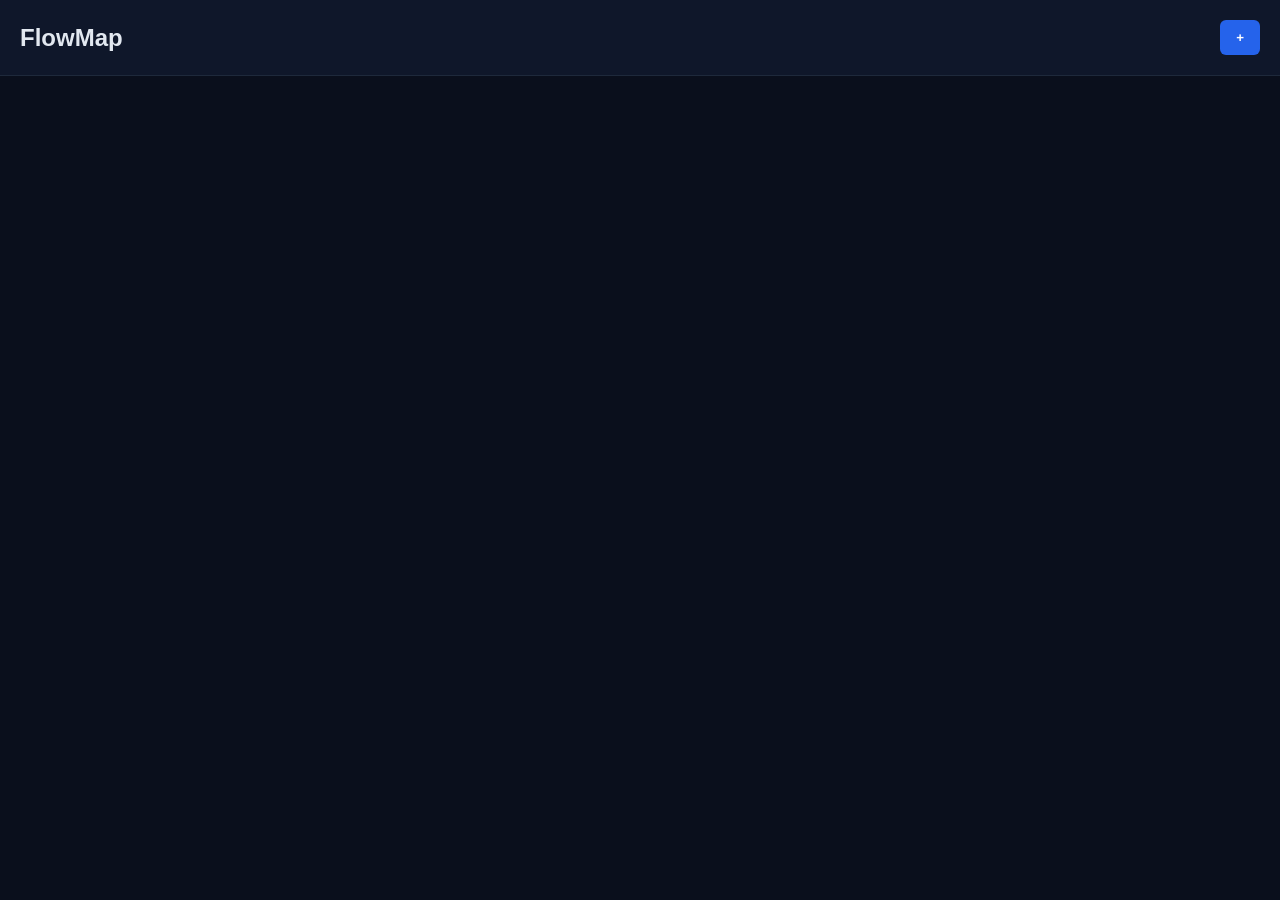
==== index.html @ 57574ada "Primer avance: creación de proyectos y UI básica" ====
<!DOCTYPE html>
<html lang="en">
<head>
    <meta charset="UTF-8">
    <meta name="viewport" content="width=device-width, initial-scale=1.0">
    <title>Document</title>
    <link rel="stylesheet" href="style.css">
</head>
<body>
    <div id="dashboard">
        <header>
            <h1>FlowMap</h1>
            <button id="newProjectBtn">+</button>
        </header>
        
        <!-- Acá voy a poner las tarjetas de los proyectos -->
        <div id="projectsContainer"></div>


    </div>
    <div id="editor" style="display: none;">
        <button id="backBtn"> Volver </button>

        <h2>Editor</h2>
        <!-- aquí luego irá sidebar + canvas -->

    </div>


    
    <script src="script.js"></script>
</body>
</html>
---- style.css ----
/* 🌑 Fondo general */
body {
  margin: 0;
  font-family: Arial, sans-serif;
  background: #0a0f1c; /* azul muy oscuro casi negro */
  color: #e2e8f0; /* gris claro para texto */
}

/* 🔝 Header */
header {
  display: flex;
  justify-content: space-between;
  align-items: center;
  padding: 20px;

  background: #0f172a; /* un poco más claro que el fondo */
  border-bottom: 1px solid #1e293b;
}

/* 🧠 Título */
h1 {
  margin: 0;
  font-size: 24px;
}

/* 🔘 Botón */
button {
  padding: 10px 16px;
  background: #2563eb; /* azul bonito */
  border: none;
  color: white;
  border-radius: 6px;
  cursor: pointer;
  font-weight: bold;
}

/* ✨ efecto hover */
button:hover {
  background: #1d4ed8;
}

/* 📦 Contenedor de proyectos */
#projectsContainer {
  padding: 20px;

  display: grid;
  grid-template-columns: repeat(auto-fill, minmax(220px, 1fr));
  gap: 20px;
}


/* Tarjetas */


.project-card {
    background-color: #1e293b; /* azul oscuro */
    color: white;

    padding: 15px;
    margin: 10px;

    border-radius: 10px;

    border: 1px solid #334155;

    cursor: pointer;

    transition: transform 0.2s, background-color 0.2s;
}

/* efecto hover */
.project-card:hover {
    background-color: #334155;
    transform: scale(1.02);
}
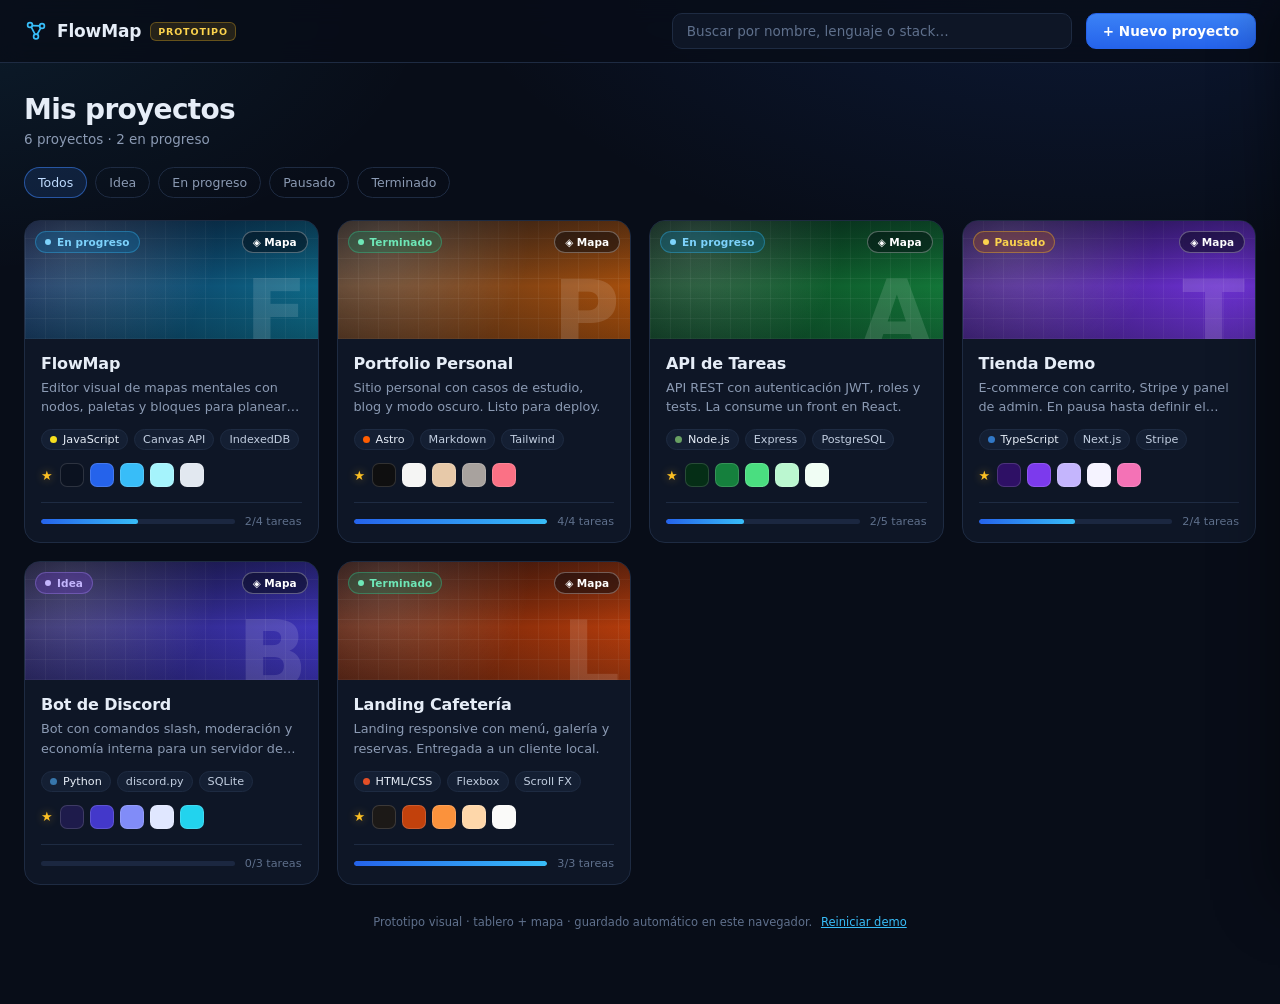
==== commit f2bc155a: "refactor: dejar solo FlowMap y usarlo como portada de GitHub Pages" ====
--- a/index.html
+++ b/index.html
@@ -1,33 +1,2922 @@
 <!DOCTYPE html>
-<html lang="en">
+<html lang="es">
 <head>
-    <meta charset="UTF-8">
-    <meta name="viewport" content="width=device-width, initial-scale=1.0">
-    <title>Document</title>
-    <link rel="stylesheet" href="style.css">
+<meta charset="UTF-8">
+<meta name="viewport" content="width=device-width, initial-scale=1.0">
+<title>FlowMap — Prototipo visual</title>
+<style>
+  :root {
+    --bg: #080d18;
+    --panel: #0e1626;
+    --panel-2: #141f33;
+    --border: #1e2b42;
+    --border-hi: #2c3d5c;
+    --text: #e6edf7;
+    --muted: #8b9ab3;
+    --dim: #5f708c;
+    --accent: #3b82f6;
+    --accent-2: #38bdf8;
+    --radius: 16px;
+  }
+
+  * { box-sizing: border-box; }
+
+  html { color-scheme: dark; }
+
+  body {
+    margin: 0;
+    min-height: 100vh;
+    font-family: system-ui, -apple-system, "Segoe UI", Roboto, Helvetica, Arial, sans-serif;
+    color: var(--text);
+    background:
+      radial-gradient(1100px 600px at 85% -10%, rgba(37, 99, 235, .16), transparent 60%),
+      radial-gradient(900px 500px at -5% 0%, rgba(56, 189, 248, .09), transparent 55%),
+      var(--bg);
+    background-attachment: fixed;
+    -webkit-font-smoothing: antialiased;
+  }
+
+  button, input, select, textarea { font: inherit; }
+  button { color: inherit; }
+
+  /* ---------- Topbar ---------- */
+  .topbar {
+    position: sticky;
+    top: 0;
+    z-index: 20;
+    display: flex;
+    align-items: center;
+    gap: 14px;
+    padding: 13px 24px;
+    background: rgba(8, 13, 24, .82);
+    backdrop-filter: blur(12px);
+    border-bottom: 1px solid var(--border);
+  }
+
+  .brand {
+    display: flex;
+    align-items: center;
+    gap: 9px;
+    font-size: 17px;
+    font-weight: 700;
+    letter-spacing: -.01em;
+    white-space: nowrap;
+  }
+
+  .brand svg { color: var(--accent-2); flex: none; }
+
+  .proto-badge {
+    font-size: 9.5px;
+    font-weight: 700;
+    text-transform: uppercase;
+    letter-spacing: .09em;
+    padding: 3px 7px;
+    border-radius: 6px;
+    color: #fcd34d;
+    background: rgba(251, 191, 36, .12);
+    border: 1px solid rgba(251, 191, 36, .3);
+  }
+
+  .search {
+    flex: 1;
+    max-width: 400px;
+    margin-left: auto;
+  }
+
+  .search input {
+    width: 100%;
+    padding: 9px 14px;
+    border-radius: 10px;
+    border: 1px solid var(--border);
+    background: var(--panel);
+    color: var(--text);
+    font-size: 13.5px;
+    outline: none;
+    transition: border-color .18s, background .18s;
+  }
+
+  .search input::placeholder { color: var(--dim); }
+  .search input:focus { border-color: var(--accent); background: var(--panel-2); }
+
+  /* ---------- Buttons ---------- */
+  .btn-primary {
+    background: linear-gradient(180deg, #3b82f6, #2563eb);
+    border: 1px solid #2563eb;
+    color: #fff;
+    font-weight: 600;
+    font-size: 13.5px;
+    padding: 9px 16px;
+    border-radius: 10px;
+    cursor: pointer;
+    transition: filter .18s, transform .18s;
+    white-space: nowrap;
+  }
+  .btn-primary:hover { filter: brightness(1.12); }
+  .btn-primary:active { transform: translateY(1px); }
+
+  .btn-ghost {
+    background: transparent;
+    border: 1px solid var(--border-hi);
+    color: var(--text);
+    font-size: 13.5px;
+    padding: 9px 16px;
+    border-radius: 10px;
+    cursor: pointer;
+    transition: background .18s, border-color .18s;
+  }
+  .btn-ghost:hover { background: var(--panel-2); border-color: #3d5170; }
+  .btn-sm { padding: 7px 12px; font-size: 12.5px; }
+
+  .icon-btn {
+    width: 32px;
+    height: 32px;
+    display: grid;
+    place-items: center;
+    border-radius: 50%;
+    border: 1px solid rgba(255, 255, 255, .22);
+    background: rgba(4, 8, 16, .42);
+    color: #fff;
+    font-size: 13px;
+    cursor: pointer;
+    transition: background .18s;
+  }
+  .icon-btn:hover { background: rgba(4, 8, 16, .7); }
+
+  /* ---------- Page ---------- */
+  main {
+    max-width: 1280px;
+    margin: 0 auto;
+    padding: 30px 24px 64px;
+  }
+
+  .page-head {
+    display: flex;
+    align-items: flex-end;
+    justify-content: space-between;
+    gap: 16px;
+    flex-wrap: wrap;
+    margin-bottom: 20px;
+  }
+
+  .page-head h1 {
+    margin: 0 0 5px;
+    font-size: 28px;
+    font-weight: 750;
+    letter-spacing: -.025em;
+  }
+
+  .page-head p {
+    margin: 0;
+    font-size: 13.5px;
+    color: var(--muted);
+  }
+
+  .hint { font-size: 11.5px; color: var(--dim); }
+
+  /* ---------- Filters ---------- */
+  .filters {
+    display: flex;
+    flex-wrap: wrap;
+    gap: 8px;
+    margin-bottom: 22px;
+  }
+
+  .filter {
+    padding: 7px 13px;
+    border-radius: 999px;
+    border: 1px solid var(--border);
+    background: transparent;
+    color: var(--muted);
+    font-size: 12.5px;
+    cursor: pointer;
+    transition: all .18s;
+  }
+  .filter:hover { border-color: var(--border-hi); color: var(--text); }
+  .filter.active {
+    color: #bfdbfe;
+    border-color: rgba(59, 130, 246, .55);
+    background: rgba(59, 130, 246, .14);
+  }
+
+  /* ---------- Grid / cards ---------- */
+  .grid {
+    display: grid;
+    grid-template-columns: repeat(auto-fill, minmax(292px, 1fr));
+    gap: 18px;
+  }
+
+  .card {
+    position: relative;
+    background: var(--panel);
+    border: 1px solid var(--border);
+    border-radius: var(--radius);
+    overflow: hidden;
+    cursor: pointer;
+    animation: pop .42s cubic-bezier(.2, .7, .2, 1) backwards;
+    transition: transform .22s, border-color .22s, box-shadow .22s;
+  }
+
+  @keyframes pop {
+    from { opacity: 0; transform: translateY(10px); }
+    to   { opacity: 1; transform: none; }
+  }
+
+  .card:hover {
+    transform: translateY(-3px);
+    border-color: var(--border-hi);
+    box-shadow: 0 16px 36px rgba(0, 0, 0, .42);
+  }
+
+  .card:focus-visible {
+    outline: 2px solid var(--accent);
+    outline-offset: 2px;
+  }
+
+  .cover {
+    position: relative;
+    height: 118px;
+    overflow: hidden;
+  }
+
+  .cover::before {
+    content: "";
+    position: absolute;
+    inset: 0;
+    background:
+      radial-gradient(circle at 15% 15%, rgba(255, 255, 255, .22), transparent 55%),
+      repeating-linear-gradient(0deg, rgba(255, 255, 255, .06) 0 1px, transparent 1px 20px),
+      repeating-linear-gradient(90deg, rgba(255, 255, 255, .06) 0 1px, transparent 1px 20px);
+  }
+
+  .cover::after {
+    content: "";
+    position: absolute;
+    inset: 0;
+    background: linear-gradient(180deg, rgba(4, 8, 16, .42), transparent 55%, rgba(4, 8, 16, .3));
+  }
+
+  .cover-initial {
+    position: absolute;
+    right: 10px;
+    bottom: -22px;
+    z-index: 1;
+    font-size: 92px;
+    font-weight: 800;
+    line-height: 1;
+    color: rgba(255, 255, 255, .13);
+    user-select: none;
+  }
+
+  .card .status {
+    position: absolute;
+    top: 10px;
+    left: 10px;
+    z-index: 2;
+  }
+
+  .card-map-btn {
+    position: absolute;
+    top: 10px;
+    right: 10px;
+    z-index: 2;
+    display: inline-flex;
+    align-items: center;
+    gap: 5px;
+    padding: 4px 10px;
+    border-radius: 999px;
+    border: 1px solid rgba(255, 255, 255, .3);
+    background: rgba(4, 8, 16, .46);
+    backdrop-filter: blur(6px);
+    color: #fff;
+    font-size: 10.5px;
+    font-weight: 650;
+    cursor: pointer;
+    transition: background .18s, transform .18s;
+  }
+  .card-map-btn:hover { background: rgba(4, 8, 16, .8); transform: scale(1.05); }
+
+  .status {
+    display: inline-flex;
+    align-items: center;
+    gap: 6px;
+    font-size: 10.5px;
+    font-weight: 650;
+    letter-spacing: .01em;
+    padding: 4px 9px;
+    border-radius: 999px;
+    backdrop-filter: blur(6px);
+    white-space: nowrap;
+  }
+  .status .dot { width: 6px; height: 6px; border-radius: 50%; background: currentColor; }
+  .status.idea     { color: #c4b5fd; background: rgba(124, 58, 237, .24); border: 1px solid rgba(167, 139, 250, .35); }
+  .status.progress { color: #7dd3fc; background: rgba(2, 132, 199, .24); border: 1px solid rgba(56, 189, 248, .35); }
+  .status.paused   { color: #fcd34d; background: rgba(180, 83, 9, .28); border: 1px solid rgba(251, 191, 36, .38); }
+  .status.done     { color: #6ee7b7; background: rgba(5, 150, 105, .24); border: 1px solid rgba(52, 211, 153, .35); }
+
+  .card-body { padding: 15px 16px 14px; }
+
+  .card-title {
+    margin: 0 0 5px;
+    font-size: 16px;
+    font-weight: 680;
+    letter-spacing: -.01em;
+  }
+
+  .card-desc {
+    margin: 0 0 13px;
+    font-size: 12.8px;
+    line-height: 1.5;
+    color: var(--muted);
+    display: -webkit-box;
+    -webkit-line-clamp: 2;
+    -webkit-box-orient: vertical;
+    overflow: hidden;
+    min-height: 38px;
+  }
+
+  .chips {
+    display: flex;
+    flex-wrap: wrap;
+    gap: 6px;
+  }
+
+  .chip {
+    display: inline-flex;
+    align-items: center;
+    font-size: 11.2px;
+    padding: 3px 8px;
+    border-radius: 999px;
+    background: var(--panel-2);
+    border: 1px solid var(--border);
+    color: #c2cee0;
+    white-space: nowrap;
+  }
+
+  .chip-lang { color: #e6edf7; }
+  .lang-dot {
+    width: 7px;
+    height: 7px;
+    border-radius: 50%;
+    display: inline-block;
+    margin-right: 6px;
+    flex: none;
+  }
+
+  .card .chips { margin-bottom: 13px; }
+
+  .palette {
+    display: flex;
+    align-items: center;
+    gap: 6px;
+    flex-wrap: wrap;
+    margin-bottom: 15px;
+  }
+
+  .palette-fav {
+    margin-right: 1px;
+    color: #fbbf24;
+    font-size: 13px;
+    line-height: 1;
+    filter: drop-shadow(0 0 5px rgba(251, 191, 36, .45));
+  }
+
+  .swatch {
+    width: 24px;
+    height: 24px;
+    padding: 0;
+    border-radius: 7px;
+    border: 1px solid rgba(255, 255, 255, .14);
+    cursor: pointer;
+    transition: transform .15s, box-shadow .15s;
+  }
+  .swatch:hover { transform: scale(1.18); box-shadow: 0 0 0 2px rgba(56, 189, 248, .45); }
+
+  .card-foot {
+    display: flex;
+    align-items: center;
+    gap: 10px;
+    padding-top: 12px;
+    border-top: 1px solid var(--border);
+  }
+
+  .task-progress {
+    flex: 1;
+    height: 5px;
+    border-radius: 99px;
+    background: #1b2740;
+    overflow: hidden;
+  }
+  .task-progress span {
+    display: block;
+    height: 100%;
+    border-radius: 99px;
+    background: linear-gradient(90deg, #2563eb, #38bdf8);
+    transition: width .3s;
+  }
+
+  .card-foot small {
+    font-size: 11.2px;
+    color: var(--dim);
+    white-space: nowrap;
+    font-variant-numeric: tabular-nums;
+  }
+
+  /* ---------- Empty state ---------- */
+  .empty {
+    grid-column: 1 / -1;
+    padding: 60px 20px;
+    text-align: center;
+    color: var(--dim);
+    font-size: 14px;
+    border: 1px dashed var(--border-hi);
+    border-radius: var(--radius);
+  }
+
+  .proto-foot {
+    margin-top: 30px;
+    text-align: center;
+    font-size: 11.5px;
+    color: var(--dim);
+  }
+
+  .reset-demo {
+    margin-left: 5px;
+    padding: 0;
+    border: none;
+    background: none;
+    color: var(--accent-2);
+    font: inherit;
+    text-decoration: underline;
+    cursor: pointer;
+  }
+  .reset-demo:hover { color: #fff; }
+
+  /* ---------- Drawer ---------- */
+  .overlay {
+    position: fixed;
+    inset: 0;
+    z-index: 50;
+    background: rgba(3, 7, 15, .62);
+    backdrop-filter: blur(2px);
+    opacity: 0;
+    pointer-events: none;
+    transition: opacity .28s;
+  }
+  .overlay.show { opacity: 1; pointer-events: auto; }
+
+  .drawer {
+    position: fixed;
+    top: 0;
+    right: 0;
+    bottom: 0;
+    z-index: 60;
+    width: min(440px, 100vw);
+    background: var(--panel);
+    border-left: 1px solid var(--border);
+    transform: translateX(105%);
+    transition: transform .32s cubic-bezier(.22, .8, .25, 1);
+    overflow-y: auto;
+    box-shadow: -24px 0 60px rgba(0, 0, 0, .45);
+  }
+  .drawer.open { transform: none; }
+
+  body.lock { overflow: hidden; }
+
+  .drawer-head {
+    position: relative;
+    display: flex;
+    align-items: flex-end;
+    min-height: 132px;
+    padding: 16px;
+    flex: none;
+  }
+
+  .drawer-head .icon-btn { position: absolute; top: 12px; right: 12px; }
+
+  .drawer-initial {
+    font-size: 84px;
+    font-weight: 800;
+    line-height: .85;
+    color: rgba(255, 255, 255, .16);
+    user-select: none;
+  }
+
+  .drawer-head::after {
+    content: "";
+    position: absolute;
+    inset: 0;
+    background:
+      radial-gradient(circle at 18% 20%, rgba(255, 255, 255, .2), transparent 55%),
+      repeating-linear-gradient(0deg, rgba(255, 255, 255, .05) 0 1px, transparent 1px 22px),
+      repeating-linear-gradient(90deg, rgba(255, 255, 255, .05) 0 1px, transparent 1px 22px);
+    pointer-events: none;
+  }
+
+  .drawer-initial { position: relative; z-index: 1; }
+
+  .drawer-body { padding: 20px 20px 34px; }
+
+  .drawer-title-row {
+    display: flex;
+    align-items: flex-start;
+    justify-content: space-between;
+    gap: 12px;
+    margin-bottom: 10px;
+  }
+
+  .drawer-title-row h2 {
+    margin: 0;
+    font-size: 21px;
+    font-weight: 720;
+    letter-spacing: -.02em;
+    line-height: 1.25;
+  }
+
+  .drawer-desc {
+    margin: 0 0 4px;
+    font-size: 13.5px;
+    line-height: 1.6;
+    color: var(--muted);
+  }
+
+  .section { margin-top: 22px; }
+
+  .section h3 {
+    margin: 0 0 10px;
+    font-size: 10.8px;
+    font-weight: 700;
+    text-transform: uppercase;
+    letter-spacing: .09em;
+    color: var(--dim);
+  }
+
+  .section-count {
+    margin-left: 6px;
+    text-transform: none;
+    letter-spacing: 0;
+    font-size: 11.5px;
+    color: var(--muted);
+    font-weight: 600;
+  }
+
+  .palette-big {
+    display: flex;
+    flex-wrap: wrap;
+    gap: 10px;
+  }
+
+  .palette-item {
+    display: flex;
+    flex-direction: column;
+    align-items: center;
+    gap: 6px;
+    padding: 0;
+    background: none;
+    border: none;
+    cursor: pointer;
+  }
+
+  .swatch-big {
+    width: 46px;
+    height: 46px;
+    border-radius: 10px;
+    border: 1px solid rgba(255, 255, 255, .14);
+    transition: transform .15s, box-shadow .15s;
+  }
+  .palette-item:hover .swatch-big {
+    transform: translateY(-2px);
+    box-shadow: 0 0 0 2px rgba(56, 189, 248, .5);
+  }
+
+  .palette-item code {
+    font-family: ui-monospace, "Cascadia Code", Consolas, monospace;
+    font-size: 10.5px;
+    color: var(--dim);
+    text-transform: uppercase;
+  }
+
+  .links { display: flex; flex-wrap: wrap; gap: 8px; }
+
+  .tasks {
+    list-style: none;
+    margin: 0;
+    padding: 0;
+    display: flex;
+    flex-direction: column;
+    gap: 6px;
+  }
+
+  .task {
+    display: flex;
+    align-items: flex-start;
+    gap: 10px;
+    padding: 10px 12px;
+    border-radius: 10px;
+    border: 1px solid var(--border);
+    background: var(--panel-2);
+    font-size: 13px;
+    line-height: 1.4;
+    cursor: pointer;
+    transition: border-color .18s, background .18s;
+  }
+  .task:hover { border-color: var(--border-hi); }
+
+  .task input {
+    margin: 2px 0 0;
+    accent-color: var(--accent);
+    width: 15px;
+    height: 15px;
+    flex: none;
+    cursor: pointer;
+  }
+
+  .task.is-done span {
+    color: var(--dim);
+    text-decoration: line-through;
+  }
+
+  .proto-note {
+    margin: 26px 0 0;
+    font-size: 11px;
+    color: var(--dim);
+    text-align: center;
+    border-top: 1px dashed var(--border);
+    padding-top: 16px;
+  }
+
+  /* ---------- Form ---------- */
+  .form-head {
+    display: block;
+    min-height: 0;
+    padding: 20px;
+    background: var(--panel-2);
+    border-bottom: 1px solid var(--border);
+  }
+
+  .form-head h2 {
+    margin: 0 0 4px;
+    font-size: 19px;
+    font-weight: 720;
+    letter-spacing: -.02em;
+  }
+
+  .form-head p { margin: 0; font-size: 12.5px; color: var(--muted); }
+  .form-head::after { display: none; }
+
+  .field {
+    display: flex;
+    flex-direction: column;
+    gap: 7px;
+    margin-bottom: 15px;
+  }
+
+  .field > span {
+    font-size: 11.5px;
+    font-weight: 650;
+    color: var(--muted);
+    letter-spacing: .015em;
+  }
+
+  .field input,
+  .field select,
+  .field textarea {
+    width: 100%;
+    padding: 9px 12px;
+    border-radius: 10px;
+    border: 1px solid var(--border);
+    background: var(--panel-2);
+    color: var(--text);
+    font-size: 13.5px;
+    outline: none;
+    transition: border-color .18s, background .18s;
+    resize: vertical;
+  }
+
+  .field input::placeholder,
+  .field textarea::placeholder { color: var(--dim); }
+
+  .field input:focus,
+  .field select:focus,
+  .field textarea:focus { border-color: var(--accent); background: #17233a; }
+
+  .row2 {
+    display: grid;
+    grid-template-columns: 1fr 1fr;
+    gap: 12px;
+  }
+
+  .row2 .field { margin-bottom: 15px; }
+
+  .palette-form {
+    display: flex;
+    gap: 8px;
+    flex-wrap: wrap;
+  }
+
+  .palette-form input[type="color"] {
+    width: 46px;
+    height: 42px;
+    padding: 0;
+    border: 1px solid var(--border-hi);
+    border-radius: 10px;
+    background: transparent;
+    cursor: pointer;
+  }
+
+  .palette-form input[type="color"]::-webkit-color-swatch-wrapper { padding: 3px; }
+  .palette-form input[type="color"]::-webkit-color-swatch { border: none; border-radius: 7px; }
+
+  .form-actions {
+    display: flex;
+    justify-content: flex-end;
+    gap: 10px;
+    margin-top: 22px;
+  }
+
+  /* ---------- Toast ---------- */
+  .toast {
+    position: fixed;
+    left: 50%;
+    bottom: 26px;
+    z-index: 100;
+    transform: translate(-50%, 14px);
+    padding: 10px 16px;
+    border-radius: 10px;
+    border: 1px solid var(--border-hi);
+    background: #16233a;
+    color: var(--text);
+    font-size: 12.5px;
+    box-shadow: 0 14px 34px rgba(0, 0, 0, .5);
+    opacity: 0;
+    pointer-events: none;
+    transition: opacity .22s, transform .22s;
+    max-width: calc(100vw - 40px);
+  }
+  .toast.show { opacity: 1; transform: translate(-50%, 0); }
+
+  /* ---------- Vista Mapa ---------- */
+  .map-view {
+    display: flex;
+    flex-direction: column;
+    height: calc(100vh - 92px);
+  }
+  .map-view[hidden] { display: none; }
+
+  .map-toolbar {
+    display: flex;
+    align-items: center;
+    gap: 10px;
+    flex-wrap: wrap;
+    margin-bottom: 12px;
+  }
+
+  .map-crumbs {
+    display: flex;
+    align-items: center;
+    gap: 7px;
+    font-size: 13px;
+    color: var(--muted);
+  }
+  .map-crumbs strong { color: var(--text); font-weight: 650; }
+
+  .map-add {
+    display: flex;
+    align-items: center;
+    gap: 6px;
+    margin-left: auto;
+    flex-wrap: wrap;
+  }
+  .add-label { font-size: 11.5px; color: var(--dim); }
+
+  .add-btn {
+    display: inline-flex;
+    align-items: center;
+    gap: 5px;
+    padding: 6px 10px;
+    border-radius: 8px;
+    border: 1px solid var(--border-hi);
+    background: var(--panel);
+    color: #cbd5e1;
+    font-size: 11.5px;
+    cursor: pointer;
+    transition: .15s;
+    white-space: nowrap;
+  }
+  .add-btn:hover { border-color: var(--accent); background: var(--panel-2); color: #fff; }
+
+  .map-canvas {
+    position: relative;
+    flex: 1;
+    min-height: 380px;
+    overflow: auto;
+    border: 1px solid var(--border);
+    border-radius: 16px;
+    background-color: rgba(8, 13, 24, .55);
+    background-image: radial-gradient(circle, rgba(148, 163, 184, .16) 1px, transparent 1px);
+    background-size: 24px 24px;
+  }
+
+  .map-surface { position: relative; width: 1400px; height: 860px; }
+  .node, .map-root { touch-action: none; }
+
+  .map-lines {
+    position: absolute;
+    inset: 0;
+    width: 100%;
+    height: 100%;
+    pointer-events: none;
+    z-index: 0;
+    overflow: visible;
+  }
+
+  .map-edge { pointer-events: none; }
+
+  .map-line-hit {
+    fill: none;
+    stroke: transparent;
+    stroke-width: 16;
+    pointer-events: stroke;
+    cursor: pointer;
+  }
+
+  .map-line {
+    fill: none;
+    stroke: rgba(148, 163, 184, .3);
+    stroke-width: 1.4;
+    transition: stroke .15s, stroke-width .15s;
+  }
+
+  .map-edge:hover .map-line { stroke: rgba(56, 189, 248, .75); }
+  .map-line.is-selected { stroke: #38bdf8; stroke-width: 2.6; }
+
+  .line-menu {
+    position: fixed;
+    z-index: 60;
+    display: flex;
+    align-items: center;
+    padding: 4px;
+    border-radius: 10px;
+    border: 1px solid rgba(248, 113, 113, .4);
+    background: rgba(9, 15, 27, .97);
+    box-shadow: 0 14px 34px rgba(0, 0, 0, .55);
+    animation: node-in .14s ease;
+  }
+  .line-menu[hidden] { display: none; }
+  .line-menu button {
+    display: inline-flex;
+    align-items: center;
+    gap: 6px;
+    padding: 7px 12px;
+    border: none;
+    border-radius: 7px;
+    background: transparent;
+    color: #fca5a5;
+    font-size: 12px;
+    font-weight: 600;
+    cursor: pointer;
+    white-space: nowrap;
+  }
+  .line-menu button:hover { background: rgba(239, 68, 68, .16); color: #fecaca; }
+
+  .map-root {
+    position: absolute;
+    z-index: 3;
+    width: 210px;
+    padding: 14px 16px;
+    border-radius: 20px;
+    color: #fff;
+    cursor: grab;
+    user-select: none;
+    border: 1px solid rgba(255, 255, 255, .24);
+    box-shadow: 0 16px 34px rgba(0, 0, 0, .45);
+    transition: box-shadow .18s;
+  }
+  .map-root::before {
+    content: "";
+    position: absolute;
+    inset: 0;
+    border-radius: inherit;
+    background:
+      repeating-linear-gradient(0deg, rgba(255, 255, 255, .06) 0 1px, transparent 1px 18px),
+      repeating-linear-gradient(90deg, rgba(255, 255, 255, .06) 0 1px, transparent 1px 18px);
+    pointer-events: none;
+  }
+  .map-root .root-badge {
+    position: relative;
+    z-index: 1;
+    font-size: 9px;
+    font-weight: 700;
+    letter-spacing: .1em;
+    text-transform: uppercase;
+    opacity: .85;
+  }
+  .map-root strong {
+    position: relative;
+    z-index: 1;
+    display: block;
+    margin: 4px 0 9px;
+    font-size: 17px;
+    line-height: 1.2;
+    letter-spacing: -.01em;
+  }
+  .map-root .root-stats {
+    position: relative;
+    z-index: 1;
+    display: inline-flex;
+    padding: 3px 9px;
+    border-radius: 999px;
+    background: rgba(2, 6, 14, .32);
+    font-size: 11px;
+    font-weight: 600;
+  }
+  .map-root.dragging { cursor: grabbing; box-shadow: 0 22px 46px rgba(0, 0, 0, .55); }
+  .map-root .root-link-btn {
+    position: absolute;
+    top: 8px;
+    right: 8px;
+    z-index: 2;
+  }
+  .map-root:hover .root-link-btn { opacity: 1; }
+
+  .node {
+    position: absolute;
+    z-index: 2;
+    width: 220px;
+    padding: 9px 12px 12px;
+    border-radius: 18px;
+    background: var(--panel);
+    border: 1px solid var(--border-hi);
+    border-left-width: 3px;
+    box-shadow: 0 10px 26px rgba(0, 0, 0, .32);
+    cursor: grab;
+    user-select: none;
+    transition: box-shadow .18s, border-color .18s;
+    animation: node-in .3s ease backwards;
+  }
+
+  @keyframes node-in {
+    from { opacity: 0; transform: scale(.94); }
+    to   { opacity: 1; transform: none; }
+  }
+
+  .node:hover { box-shadow: 0 14px 32px rgba(0, 0, 0, .44); border-color: #3d5170; }
+  .node.dragging { cursor: grabbing; box-shadow: 0 20px 44px rgba(0, 0, 0, .55); z-index: 6; }
+  .node.is-floating { border-style: dashed; }
+  .node.is-floating .node-link-btn { opacity: 1; color: #38bdf8; }
+
+  .node-task { border-left-color: #34d399; }
+  .node-note { border-left-color: #fbbf24; }
+  .node-link { border-left-color: #38bdf8; }
+  .node-palette { border-left-color: #a78bfa; }
+  .node-image { border-left-color: #fb7185; }
+  .node-stage { border-left-color: #60a5fa; }
+
+  .node-top {
+    display: flex;
+    align-items: center;
+    justify-content: space-between;
+    gap: 8px;
+    margin-bottom: 8px;
+  }
+
+  .node-tag {
+    font-size: 9.5px;
+    font-weight: 700;
+    letter-spacing: .08em;
+    text-transform: uppercase;
+    color: var(--dim);
+  }
+  .node-task .node-tag { color: #6ee7b7; }
+  .node-note .node-tag { color: #fcd34d; }
+  .node-link .node-tag { color: #7dd3fc; }
+  .node-palette .node-tag { color: #c4b5fd; }
+  .node-image .node-tag { color: #fda4af; }
+  .node-stage .node-tag { color: #93c5fd; }
+
+  .node-actions { display: flex; align-items: center; gap: 2px; }
+
+  .node-del, .node-link-btn, .node-fav {
+    width: 20px;
+    height: 20px;
+    display: grid;
+    place-items: center;
+    border: none;
+    border-radius: 6px;
+    background: transparent;
+    color: var(--dim);
+    font-size: 14px;
+    line-height: 1;
+    cursor: pointer;
+    opacity: .4;
+    transition: .15s;
+    flex: none;
+  }
+  .node:hover .node-del, .node:hover .node-link-btn, .node:hover .node-fav { opacity: 1; }
+  .node-del:hover { background: rgba(239, 68, 68, .16); color: #f87171; }
+  .node-link-btn:hover { background: rgba(56, 189, 248, .16); color: #7dd3fc; }
+  .node-fav:hover { background: rgba(251, 191, 36, .16); color: #fcd34d; }
+  .node-fav.is-on { opacity: 1; color: #fbbf24; }
+  .node-palette.is-favorite {
+    border-left-color: #fbbf24;
+    box-shadow: 0 0 0 1px rgba(251, 191, 36, .22), 0 10px 26px rgba(0, 0, 0, .32);
+  }
+
+  .stage-meta {
+    display: inline-flex;
+    margin-top: 9px;
+    padding: 2px 8px;
+    border-radius: 999px;
+    border: 1px solid var(--border);
+    background: var(--panel-2);
+    color: var(--dim);
+    font-size: 10.5px;
+    font-weight: 600;
+  }
+
+  .node-text {
+    display: block;
+    font-size: 13px;
+    line-height: 1.45;
+    color: var(--text);
+    border-radius: 6px;
+    outline: none;
+  }
+  .node-text.done { color: var(--dim); text-decoration: line-through; }
+  .node-text[contenteditable="true"] {
+    background: #0a1322;
+    box-shadow: 0 0 0 1px var(--accent);
+    padding: 2px 5px;
+    margin: -2px -5px;
+  }
+
+  .node-task .task-row { display: flex; align-items: flex-start; gap: 9px; }
+  .node-task input {
+    width: 15px;
+    height: 15px;
+    margin: 2px 0 0;
+    accent-color: #34d399;
+    cursor: pointer;
+    flex: none;
+  }
+
+  .node-link .node-url {
+    display: flex;
+    align-items: center;
+    gap: 5px;
+    margin-top: 7px;
+    font-size: 10.5px;
+    color: var(--dim);
+    word-break: break-all;
+  }
+
+  .node-palette .swatch-row { display: flex; gap: 6px; flex-wrap: wrap; }
+  .node-palette .swatch-mini {
+    position: relative;
+    width: 30px;
+    height: 30px;
+    padding: 0;
+    border-radius: 8px;
+    border: 1px solid rgba(255, 255, 255, .14);
+    overflow: hidden;
+    transition: transform .15s, box-shadow .15s;
+  }
+  .node-palette .swatch-mini:hover {
+    transform: translateY(-2px);
+    box-shadow: 0 4px 10px rgba(0, 0, 0, .4);
+  }
+  .node-palette .swatch-mini input {
+    position: absolute;
+    inset: 0;
+    width: 100%;
+    height: 100%;
+    padding: 0;
+    border: none;
+    opacity: 0;
+    cursor: pointer;
+  }
+  .node-palette .swatch-del {
+    position: absolute;
+    top: 2px;
+    right: 2px;
+    z-index: 2;
+    width: 15px;
+    height: 15px;
+    display: grid;
+    place-items: center;
+    padding: 0;
+    border: none;
+    border-radius: 50%;
+    background: rgba(3, 7, 15, .78);
+    color: #fca5a5;
+    font-size: 12px;
+    line-height: 1;
+    cursor: pointer;
+    opacity: 0;
+    pointer-events: none;
+    transition: opacity .15s, background .15s, color .15s;
+  }
+  .node-palette .swatch-mini:hover .swatch-del {
+    opacity: 1;
+    pointer-events: auto;
+  }
+  .node-palette .swatch-del:hover {
+    background: #ef4444;
+    color: #fff;
+  }
+
+  @media (hover: none) {
+    .node-palette .swatch-del { opacity: 1; pointer-events: auto; }
+  }
+  .node-palette .swatch-add {
+    width: 30px;
+    height: 30px;
+    padding: 0;
+    border-radius: 8px;
+    border: 1px dashed var(--border-hi);
+    background: transparent;
+    color: var(--dim);
+    font-size: 17px;
+    line-height: 1;
+    cursor: pointer;
+    transition: .15s;
+  }
+  .node-palette .swatch-add:hover {
+    border-color: var(--accent);
+    color: #fff;
+    background: rgba(59, 130, 246, .12);
+  }
+
+  .node-image .img-box {
+    position: relative;
+    height: 92px;
+    border-radius: 10px;
+    border: 1px dashed #334155;
+    background: #0b1322;
+    display: grid;
+    place-items: center;
+    overflow: hidden;
+  }
+  .node-image .img-box.has-image { border-style: solid; }
+  .node-image .img-box img {
+    position: absolute;
+    inset: 0;
+    width: 100%;
+    height: 100%;
+    object-fit: cover;
+  }
+  .node-image .img-box label {
+    position: relative;
+    z-index: 1;
+    padding: 8px;
+    font-size: 10.5px;
+    color: var(--dim);
+    text-align: center;
+    cursor: pointer;
+    line-height: 1.35;
+  }
+  .node-image .img-box.has-image label {
+    position: absolute;
+    inset: auto 0 0 0;
+    padding: 14px 6px 5px;
+    background: linear-gradient(transparent, rgba(3, 7, 15, .85));
+    color: #cbd5e1;
+    font-size: 9.5px;
+    opacity: 0;
+    transition: .18s;
+  }
+  .node-image .img-box.has-image:hover label { opacity: 1; }
+
+  .map-cta {
+    width: 100%;
+    margin-top: 14px;
+    display: inline-flex;
+    align-items: center;
+    justify-content: center;
+    gap: 8px;
+  }
+
+  .map-hint {
+    margin: 9px 0 0;
+    text-align: center;
+    font-size: 11.5px;
+    color: var(--dim);
+  }
+
+  .map-empty {
+    position: absolute;
+    left: 400px;
+    top: 280px;
+    padding: 14px 18px;
+    border: 1px dashed var(--border-hi);
+    border-radius: 12px;
+    color: var(--dim);
+    font-size: 13px;
+  }
+
+  body.linking .node,
+  body.linking .map-root { cursor: crosshair; }
+  body.linking .node:hover,
+  body.linking .map-root:hover {
+    border-color: var(--accent);
+    box-shadow: 0 0 0 2px rgba(59, 130, 246, .55), 0 14px 32px rgba(0, 0, 0, .44);
+  }
+
+  .node.link-source,
+  body.linking .node.link-source:hover {
+    border-color: var(--accent-2);
+    box-shadow: 0 0 0 2px rgba(56, 189, 248, .7), 0 14px 32px rgba(0, 0, 0, .44);
+  }
+
+  .link-preview {
+    fill: none;
+    stroke: #38bdf8;
+    stroke-width: 1.8;
+    stroke-dasharray: 5 5;
+    pointer-events: none;
+  }
+
+  .link-banner {
+    display: flex;
+    align-items: center;
+    gap: 10px;
+    margin-bottom: 10px;
+    padding: 8px 12px;
+    border-radius: 10px;
+    border: 1px solid rgba(56, 189, 248, .4);
+    background: rgba(14, 116, 144, .16);
+    color: #bae6fd;
+    font-size: 12.5px;
+  }
+  .link-banner[hidden] { display: none; }
+  .link-banner .dot {
+    width: 7px;
+    height: 7px;
+    border-radius: 50%;
+    background: #38bdf8;
+    flex: none;
+  }
+  .link-banner span { flex: 1; }
+  .link-banner .btn-ghost { padding: 5px 10px; font-size: 11.5px; }
+  .link-banner [hidden] { display: none; }
+
+  body.map-mode main { max-width: none; padding: 16px 20px 18px; }
+  body.map-mode .search,
+  body.map-mode #newBtn { display: none; }
+
+  /* ---------- Responsive ---------- */
+  @media (max-width: 720px) {
+    .topbar { flex-wrap: wrap; padding: 12px 16px; }
+    .search { order: 3; flex-basis: 100%; max-width: none; margin-left: 0; }
+    main { padding: 22px 16px 50px; }
+    .page-head h1 { font-size: 23px; }
+    .row2 { grid-template-columns: 1fr; gap: 0; }
+    .map-add { margin-left: 0; }
+    body.map-mode main { padding: 12px 12px 14px; }
+    .map-view { height: calc(100vh - 84px); }
+    .map-toolbar { gap: 8px; }
+  }
+
+  @media (max-width: 480px) {
+    .grid { grid-template-columns: 1fr; }
+    .drawer { width: 100vw; }
+  }
+</style>
 </head>
 <body>
-    <div id="dashboard">
-        <header>
-            <h1>FlowMap</h1>
-            <button id="newProjectBtn">+</button>
-        </header>
-        
-        <!-- Acá voy a poner las tarjetas de los proyectos -->
-        <div id="projectsContainer"></div>
-
-
+
+<header class="topbar">
+  <div class="brand">
+    <svg width="24" height="24" viewBox="0 0 24 24" fill="none" stroke="currentColor" stroke-width="1.7" stroke-linecap="round">
+      <circle cx="6" cy="6" r="2.4"/>
+      <circle cx="18" cy="7" r="2.4"/>
+      <circle cx="12" cy="17.5" r="2.4"/>
+      <path d="M8.3 6.7 15.7 6.9M7.3 8.1l3.5 6.7M16.7 9.2l-3.3 5.8"/>
+    </svg>
+    FlowMap
+    <span class="proto-badge">prototipo</span>
+  </div>
+
+  <div class="search">
+    <input id="search" type="search" placeholder="Buscar por nombre, lenguaje o stack…" aria-label="Buscar proyectos">
+  </div>
+
+  <button id="newBtn" class="btn-primary">+ Nuevo proyecto</button>
+</header>
+
+<main>
+  <section id="dashboardView">
+    <div class="page-head">
+      <div>
+        <h1>Mis proyectos</h1>
+        <p id="summary">Cargando…</p>
+      </div>
     </div>
-    <div id="editor" style="display: none;">
-        <button id="backBtn"> Volver </button>
-
-        <h2>Editor</h2>
-        <!-- aquí luego irá sidebar + canvas -->
-
+
+    <div class="filters" id="filters" role="tablist" aria-label="Filtrar por estado">
+      <button class="filter active" data-filter="all">Todos</button>
+      <button class="filter" data-filter="idea">Idea</button>
+      <button class="filter" data-filter="progress">En progreso</button>
+      <button class="filter" data-filter="paused">Pausado</button>
+      <button class="filter" data-filter="done">Terminado</button>
     </div>
 
-
-    
-    <script src="script.js"></script>
+    <section class="grid" id="grid" aria-label="Proyectos"></section>
+
+    <p class="proto-foot">Prototipo visual · tablero + mapa · guardado automático en este navegador. <button class="reset-demo" id="resetDemo" type="button">Reiniciar demo</button></p>
+  </section>
+
+  <section class="map-view" id="mapView" hidden>
+    <div class="map-toolbar">
+      <button class="btn-ghost btn-sm" id="mapBack">← Tablero</button>
+      <div class="map-crumbs">
+        <span>Mis proyectos</span>
+        <span>/</span>
+        <strong id="mapTitle">Proyecto</strong>
+      </div>
+      <span class="status progress" id="mapProgress">
+        <span class="dot"></span>
+        <span id="mapProgressText">0/0 tareas</span>
+      </span>
+      <div class="map-add">
+        <span class="add-label">Añadir nube:</span>
+        <button class="add-btn" data-add="task">✓ Tarea</button>
+        <button class="add-btn" data-add="stage">◆ Etapa</button>
+        <button class="add-btn" data-add="note">✎ Nota</button>
+        <button class="add-btn" data-add="link">↗ Enlace</button>
+        <button class="add-btn" data-add="palette">◐ Paleta</button>
+        <button class="add-btn" data-add="image">▣ Imagen</button>
+      </div>
+    </div>
+
+    <div class="link-banner" id="linkBanner" hidden>
+      <span class="dot"></span>
+      <span id="linkBannerText">Elige la nube con la que quieres conectar…</span>
+      <button class="btn-ghost" id="linkCancel">Listo</button>
+    </div>
+
+    <div class="line-menu" id="lineMenu" hidden>
+      <button id="lineDelete">🗑 Eliminar línea</button>
+    </div>
+
+    <div class="map-canvas" id="mapCanvas">
+      <div class="map-surface" id="mapSurface"></div>
+    </div>
+
+    <p class="map-hint">Las nubes nuevas nacen en el centro y sueltas · usa <strong>↳</strong> para sacar varias líneas · clic en una línea para eliminarla · doble clic para editar · en la paleta, <strong>★</strong> la lleva al tablero y <strong>×</strong> quita un color.</p>
+  </section>
+</main>
+
+<div class="overlay" id="overlay"></div>
+<aside class="drawer" id="drawer" aria-label="Detalle del proyecto"></aside>
+<div class="toast" id="toast" role="status"></div>
+
+<script>
+  // ---------------- Datos de ejemplo ----------------
+  const LANGS = {
+    "JavaScript": "#f7df1e",
+    "TypeScript": "#3178c6",
+    "Python": "#3776ab",
+    "Node.js": "#68a063",
+    "Astro": "#ff5d01",
+    "HTML/CSS": "#e34f26",
+    "Rust": "#dea584",
+    "Go": "#00add8"
+  };
+
+  const LABEL = {
+    idea: "Idea",
+    progress: "En progreso",
+    paused: "Pausado",
+    done: "Terminado"
+  };
+
+  const seed = () => ([
+    {
+      id: "flowmap",
+      name: "FlowMap",
+      desc: "Editor visual de mapas mentales con nodos, paletas y bloques para planear proyectos de código.",
+      status: "progress",
+      lang: "JavaScript",
+      stack: ["Canvas API", "IndexedDB", "Vite"],
+      palette: ["#0b1220", "#2563eb", "#38bdf8", "#a5f3fc", "#e2e8f0"],
+      cover: ["#0b1d4d", "#0e7490"],
+      links: ["Repo", "Demo"],
+      tasks: [
+        { t: "Modelo de datos con IDs únicos", d: true },
+        { t: "Migrar imágenes a IndexedDB", d: true },
+        { t: "Editor de nodos drag & drop", d: false },
+        { t: "Exportar / importar JSON", d: false }
+      ]
+    },
+    {
+      id: "portfolio",
+      name: "Portfolio Personal",
+      desc: "Sitio personal con casos de estudio, blog y modo oscuro. Listo para deploy.",
+      status: "done",
+      lang: "Astro",
+      stack: ["Markdown", "Tailwind", "Netlify"],
+      palette: ["#0f0f10", "#f5f5f4", "#e7c9a9", "#a8a29e", "#fb7185"],
+      cover: ["#3f2d20", "#b45309"],
+      links: ["Repo", "Sitio"],
+      tasks: [
+        { t: "Diseñar home y hero", d: true },
+        { t: "Casos de estudio", d: true },
+        { t: "Blog con Markdown", d: true },
+        { t: "Deploy y dominio", d: true }
+      ]
+    },
+    {
+      id: "api-tareas",
+      name: "API de Tareas",
+      desc: "API REST con autenticación JWT, roles y tests. La consume un front en React.",
+      status: "progress",
+      lang: "Node.js",
+      stack: ["Express", "PostgreSQL", "JWT"],
+      palette: ["#052e16", "#15803d", "#4ade80", "#bbf7d0", "#f0fdf4"],
+      cover: ["#052e16", "#15803d"],
+      links: ["Repo", "Docs"],
+      tasks: [
+        { t: "Modelo de usuarios y tareas", d: true },
+        { t: "Login con JWT", d: true },
+        { t: "Roles y permisos", d: false },
+        { t: "Tests de integración", d: false },
+        { t: "Documentación OpenAPI", d: false }
+      ]
+    },
+    {
+      id: "tienda",
+      name: "Tienda Demo",
+      desc: "E-commerce con carrito, Stripe y panel de admin. En pausa hasta definir el catálogo.",
+      status: "paused",
+      lang: "TypeScript",
+      stack: ["Next.js", "Stripe", "Tailwind"],
+      palette: ["#2e1065", "#7c3aed", "#c4b5fd", "#f5f3ff", "#f472b6"],
+      cover: ["#2e1065", "#7c3aed"],
+      links: ["Repo"],
+      tasks: [
+        { t: "Catálogo y filtros", d: true },
+        { t: "Carrito persistente", d: true },
+        { t: "Checkout con Stripe", d: false },
+        { t: "Panel de administración", d: false }
+      ]
+    },
+    {
+      id: "bot-discord",
+      name: "Bot de Discord",
+      desc: "Bot con comandos slash, moderación y economía interna para un servidor de estudio.",
+      status: "idea",
+      lang: "Python",
+      stack: ["discord.py", "SQLite"],
+      palette: ["#1e1b4b", "#4338ca", "#818cf8", "#e0e7ff", "#22d3ee"],
+      cover: ["#1e1b4b", "#4338ca"],
+      links: [],
+      tasks: [
+        { t: "Definir comandos y alcance", d: false },
+        { t: "Sistema de economía", d: false },
+        { t: "Moderación automática", d: false }
+      ]
+    },
+    {
+      id: "cafeteria",
+      name: "Landing Cafetería",
+      desc: "Landing responsive con menú, galería y reservas. Entregada a un cliente local.",
+      status: "done",
+      lang: "HTML/CSS",
+      stack: ["Flexbox", "Scroll FX", "Netlify"],
+      palette: ["#1c1917", "#c2410c", "#fb923c", "#fed7aa", "#fafaf9"],
+      cover: ["#431407", "#c2410c"],
+      links: ["Sitio"],
+      tasks: [
+        { t: "Estructura y menú", d: true },
+        { t: "Galería responsive", d: true },
+        { t: "Formulario de reservas", d: true }
+      ]
+    }
+  ]);
+
+  // ---------------- Mapa: semilla de nubes ----------------
+  const MAP_NOTES = {
+    flowmap: "Antes de sumar features, cerrar el guardado de imágenes en IndexedDB.",
+    portfolio: "Publicarlo y enlazarlo desde LinkedIn.",
+    "api-tareas": "Definir el contrato de endpoints en OpenAPI.",
+    tienda: "Elegir el catálogo antes de retomar el checkout.",
+    "bot-discord": "Empezar por tres comandos slash básicos.",
+    cafeteria: "Pedir fotos nuevas al cliente para la galería."
+  };
+
+  const MAP_STAGES = {
+    flowmap: "Fase 1 · Base del editor",
+    portfolio: "Publicación",
+    "api-tareas": "Backend y seguridad",
+    tienda: "Catálogo y carrito",
+    "bot-discord": "Primeros comandos",
+    cafeteria: "Entrega al cliente"
+  };
+
+  const SPOTS = [
+    [400, 60], [660, 60], [920, 60],
+    [400, 210], [660, 210], [920, 210],
+    [400, 360], [660, 360], [920, 360],
+    [400, 510], [660, 510], [920, 510],
+    [400, 660], [660, 660], [920, 660]
+  ];
+
+  function withMap(p) {
+    const { tasks, ...rest } = p;
+    const nodes = [];
+    const edges = [];
+    const stageId = `${p.id}-stage`;
+
+    nodes.push({
+      id: stageId,
+      type: "stage",
+      text: MAP_STAGES[p.id] || "Primer avance",
+      x: SPOTS[0][0],
+      y: SPOTS[0][1]
+    });
+    edges.push({ a: "root", b: stageId });
+
+    tasks.forEach((t, i) => {
+      const spot = SPOTS[i + 1];
+      const taskId = `${p.id}-task-${i}`;
+      nodes.push({
+        id: taskId,
+        type: "task",
+        text: t.t,
+        done: t.d,
+        x: spot[0],
+        y: spot[1]
+      });
+      edges.push({ a: stageId, b: taskId });
+    });
+
+    let k = tasks.length + 1;
+    const take = () => SPOTS[k++ % SPOTS.length];
+
+    let spot = take();
+    const noteId = `${p.id}-note`;
+    nodes.push({ id: noteId, type: "note", text: MAP_NOTES[p.id] || "Nota del proyecto.", x: spot[0], y: spot[1] });
+    edges.push({ a: "root", b: noteId });
+
+    if (p.links && p.links.length) {
+      spot = take();
+      const linkId = `${p.id}-link`;
+      nodes.push({ id: linkId, type: "link", text: p.links[0], url: "https://ejemplo.dev", x: spot[0], y: spot[1] });
+      edges.push({ a: "root", b: linkId });
+    }
+
+    spot = take();
+    const paletteId = `${p.id}-palette`;
+    nodes.push({ id: paletteId, type: "palette", favorite: true, colors: p.palette.slice(), x: spot[0], y: spot[1] });
+    edges.push({ a: "root", b: paletteId });
+
+    return { ...rest, nodes, edges, favPaletteId: paletteId, root: { x: 50, y: 250 } };
+  }
+
+  // ---------------- Persistencia ----------------
+  const STORAGE_KEY = "flowmap.v1";
+  const IMAGE_DB = "flowmap-images";
+  const IMAGE_STORE = "images";
+  const DEFAULT_PALETTE = ["#0b1220", "#2563eb", "#38bdf8", "#a5f3fc", "#e2e8f0"];
+  const imageCache = new Map();
+  let imageDBPromise = null;
+  let saveErrorShown = false;
+
+  function openImageDB() {
+    if (imageDBPromise) return imageDBPromise;
+    imageDBPromise = new Promise((resolve, reject) => {
+      if (!("indexedDB" in window)) {
+        reject(new Error("IndexedDB no disponible"));
+        return;
+      }
+      const req = indexedDB.open(IMAGE_DB, 1);
+      req.onupgradeneeded = () => {
+        const db = req.result;
+        if (!db.objectStoreNames.contains(IMAGE_STORE)) db.createObjectStore(IMAGE_STORE);
+      };
+      req.onsuccess = () => resolve(req.result);
+      req.onerror = () => reject(req.error);
+    });
+    return imageDBPromise;
+  }
+
+  async function idbSet(key, value) {
+    const db = await openImageDB();
+    return new Promise((resolve, reject) => {
+      const tx = db.transaction(IMAGE_STORE, "readwrite");
+      tx.objectStore(IMAGE_STORE).put(value, key);
+      tx.oncomplete = () => resolve();
+      tx.onerror = () => reject(tx.error);
+    });
+  }
+
+  async function idbDelete(key) {
+    const db = await openImageDB();
+    return new Promise((resolve, reject) => {
+      const tx = db.transaction(IMAGE_STORE, "readwrite");
+      tx.objectStore(IMAGE_STORE).delete(key);
+      tx.oncomplete = () => resolve();
+      tx.onerror = () => reject(tx.error);
+    });
+  }
+
+  async function loadImages() {
+    try {
+      const db = await openImageDB();
+      await new Promise((resolve, reject) => {
+        const tx = db.transaction(IMAGE_STORE, "readonly");
+        const req = tx.objectStore(IMAGE_STORE).openCursor();
+        req.onsuccess = () => {
+          const cursor = req.result;
+          if (cursor) {
+            imageCache.set(String(cursor.key), cursor.value);
+            cursor.continue();
+          }
+        };
+        tx.oncomplete = () => resolve();
+        tx.onerror = () => reject(tx.error);
+      });
+    } catch {
+      /* Sin IndexedDB: las imágenes quedarán en memoria. */
+    }
+  }
+
+  function normalizeProject(p) {
+    const nodes = (Array.isArray(p.nodes) ? p.nodes : []).map((n) => {
+      const node = { ...n };
+      if (node.type === "palette" && !Array.isArray(node.colors)) node.colors = DEFAULT_PALETTE.slice();
+      if (node.type === "task") node.done = !!node.done;
+      return node;
+    });
+
+    let edges = Array.isArray(p.edges) ? p.edges.map((e) => ({ a: e.a, b: e.b })) : null;
+    if (!edges) {
+      edges = [];
+      nodes.forEach((n) => {
+        if (n.parent === "root") edges.push({ a: "root", b: n.id });
+        else if (n.parent) edges.push({ a: n.parent, b: n.id });
+        delete n.parent;
+      });
+    }
+
+    const ids = new Set(nodes.map((n) => n.id));
+    edges = edges.filter((e) => {
+      const aOk = e.a === "root" || ids.has(e.a);
+      const bOk = e.b === "root" || ids.has(e.b);
+      return aOk && bOk && e.a !== e.b;
+    });
+
+    const paletteNodes = nodes.filter((n) => n.type === "palette" && Array.isArray(n.colors) && n.colors.length);
+    let favPaletteId = paletteNodes.some((n) => n.id === p.favPaletteId) ? p.favPaletteId : null;
+    if (!favPaletteId) {
+      const flagged = paletteNodes.find((n) => n.favorite);
+      if (flagged) favPaletteId = flagged.id;
+    }
+    paletteNodes.forEach((n) => {
+      if (n.id === favPaletteId) n.favorite = true;
+      else delete n.favorite;
+    });
+    const favorite = paletteNodes.find((n) => n.id === favPaletteId) || null;
+    const palette = favorite
+      ? favorite.colors.slice()
+      : (Array.isArray(p.palette) && p.palette.length ? p.palette : DEFAULT_PALETTE.slice());
+
+    return {
+      ...p,
+      stack: Array.isArray(p.stack) ? p.stack : [],
+      links: Array.isArray(p.links) ? p.links : [],
+      palette,
+      favPaletteId,
+      cover: Array.isArray(p.cover) && p.cover.length >= 2 ? p.cover : ["#0b1d4d", "#0e7490"],
+      nodes,
+      edges,
+      root: p.root && Number.isFinite(p.root.x) && Number.isFinite(p.root.y) ? p.root : { x: 50, y: 250 }
+    };
+  }
+
+  function loadSavedProjects() {
+    try {
+      const raw = localStorage.getItem(STORAGE_KEY);
+      if (!raw) return null;
+      const data = JSON.parse(raw);
+      if (!data || !Array.isArray(data.projects) || !data.projects.length) return null;
+      return data.projects.map(normalizeProject);
+    } catch {
+      return null;
+    }
+  }
+
+  function serializableProjects() {
+    return state.projects.map((p) => ({
+      ...p,
+      nodes: p.nodes.map((n) => {
+        if (!n.imageId) return n;
+        const { image, ...rest } = n;
+        return rest;
+      })
+    }));
+  }
+
+  function saveState() {
+    try {
+      localStorage.setItem(STORAGE_KEY, JSON.stringify({
+        version: 1,
+        savedAt: Date.now(),
+        projects: serializableProjects()
+      }));
+      saveErrorShown = false;
+    } catch {
+      if (!saveErrorShown) {
+        saveErrorShown = true;
+        showToast("No se pudo guardar: almacenamiento lleno");
+      }
+    }
+  }
+
+  // ---------------- Estado ----------------
+  const savedProjects = loadSavedProjects();
+  const state = {
+    projects: savedProjects || seed().map(withMap),
+    filter: "all",
+    query: "",
+    mapProjectId: null
+  };
+
+  const NODE_TAG = {
+    task: "✓ Tarea",
+    stage: "◆ Etapa",
+    note: "✎ Nota",
+    link: "↗ Enlace",
+    palette: "◐ Paleta",
+    image: "▣ Imagen"
+  };
+
+  let currentProject = null;
+  let toastTimer = null;
+  let textSaveTimer = null;
+
+  // ---------------- Referencias ----------------
+  const grid = document.getElementById("grid");
+  const summary = document.getElementById("summary");
+  const filters = document.getElementById("filters");
+  const search = document.getElementById("search");
+  const overlay = document.getElementById("overlay");
+  const drawer = document.getElementById("drawer");
+  const toast = document.getElementById("toast");
+  const newBtn = document.getElementById("newBtn");
+  const resetDemo = document.getElementById("resetDemo");
+
+  // ---------------- Helpers ----------------
+  function esc(str) {
+    return String(str).replace(/[&<>"']/g, (c) => ({
+      "&": "&amp;", "<": "&lt;", ">": "&gt;", '"': "&quot;", "'": "&#39;"
+    }[c]));
+  }
+
+  function langColor(lang) {
+    return LANGS[lang] || "#94a3b8";
+  }
+
+  function taskNodes(p) {
+    return p.nodes.filter((n) => n.type === "task");
+  }
+
+  function doneCount(p) {
+    return taskNodes(p).filter((t) => t.done).length;
+  }
+
+  function progressOf(p) {
+    const total = taskNodes(p).length;
+    if (!total) return 0;
+    return Math.round((doneCount(p) / total) * 100);
+  }
+
+  function findNode(id) {
+    const p = state.projects.find((x) => x.id === state.mapProjectId);
+    return p ? p.nodes.find((n) => n.id === id) : null;
+  }
+
+  function matches(p) {
+    if (state.filter !== "all" && p.status !== state.filter) return false;
+    if (!state.query) return true;
+    const hay = [p.name, p.desc, p.lang, ...p.stack].join(" ").toLowerCase();
+    return hay.includes(state.query);
+  }
+
+  function showToast(msg) {
+    toast.textContent = msg;
+    toast.classList.add("show");
+    clearTimeout(toastTimer);
+    toastTimer = setTimeout(() => toast.classList.remove("show"), 2200);
+  }
+
+  async function copyText(text) {
+    try {
+      await navigator.clipboard.writeText(text);
+    } catch {
+      const ta = document.createElement("textarea");
+      ta.value = text;
+      ta.style.position = "fixed";
+      ta.style.opacity = "0";
+      document.body.appendChild(ta);
+      ta.select();
+      try { document.execCommand("copy"); } catch {}
+      ta.remove();
+    }
+    showToast(`Copiado ${text}`);
+  }
+
+  // ---------------- Render del grid ----------------
+  function cardHTML(p, i) {
+    const prog = progressOf(p);
+    const tasks = taskNodes(p);
+    return `
+      <article class="card" data-open="${esc(p.id)}" tabindex="0" role="button"
+               aria-label="Abrir ${esc(p.name)}" style="animation-delay:${i * 45}ms">
+        <div class="cover" style="background:linear-gradient(135deg,${esc(p.cover[0])},${esc(p.cover[1])})">
+          <span class="status ${p.status}"><span class="dot"></span>${LABEL[p.status]}</span>
+          <button class="card-map-btn" data-open-map="${esc(p.id)}" title="Abrir mapa visual">◈ Mapa</button>
+          <span class="cover-initial">${esc(p.name.charAt(0).toUpperCase())}</span>
+        </div>
+        <div class="card-body">
+          <h2 class="card-title">${esc(p.name)}</h2>
+          <p class="card-desc">${esc(p.desc)}</p>
+          <div class="chips">
+            <span class="chip chip-lang"><span class="lang-dot" style="background:${langColor(p.lang)}"></span>${esc(p.lang)}</span>
+            ${p.stack.slice(0, 2).map((s) => `<span class="chip">${esc(s)}</span>`).join("")}
+          </div>
+          <div class="palette"${p.favPaletteId ? ` title="Paleta favorita del mapa"` : ""}>
+            ${p.favPaletteId ? `<span class="palette-fav" aria-label="Paleta favorita">★</span>` : ""}
+            ${p.palette.map((c) => `<button class="swatch" data-copy="${esc(c)}" style="background:${esc(c)}" title="${esc(c)} · clic para copiar" aria-label="Copiar color ${esc(c)}"></button>`).join("")}
+          </div>
+          <div class="card-foot">
+            <div class="task-progress"><span style="width:${prog}%"></span></div>
+            <small>${doneCount(p)}/${tasks.length} tareas</small>
+          </div>
+        </div>
+      </article>`;
+  }
+
+  function renderGrid() {
+    const visible = state.projects.filter(matches);
+    const total = state.projects.length;
+    const inProgress = state.projects.filter((p) => p.status === "progress").length;
+
+    summary.textContent = state.query || state.filter !== "all"
+      ? `${visible.length} de ${total} proyectos`
+      : `${total} proyectos · ${inProgress} en progreso`;
+
+    grid.innerHTML = visible.length
+      ? visible.map(cardHTML).join("")
+      : `<div class="empty">No hay proyectos que coincidan con el filtro o la búsqueda.</div>`;
+  }
+
+  // ---------------- Drawer ----------------
+  function openDrawer(html) {
+    drawer.innerHTML = html;
+    drawer.classList.add("open");
+    overlay.classList.add("show");
+    document.body.classList.add("lock");
+    drawer.scrollTop = 0;
+  }
+
+  function closeDrawer() {
+    drawer.classList.remove("open");
+    overlay.classList.remove("show");
+    document.body.classList.remove("lock");
+    currentProject = null;
+  }
+
+  function detailHTML(p) {
+    const tasks = taskNodes(p);
+    const done = doneCount(p);
+    const total = tasks.length;
+
+    return `
+      <div class="drawer-head" style="background:linear-gradient(135deg,${esc(p.cover[0])},${esc(p.cover[1])})">
+        <button class="icon-btn" data-close aria-label="Cerrar">✕</button>
+        <div class="drawer-initial">${esc(p.name.charAt(0).toUpperCase())}</div>
+      </div>
+      <div class="drawer-body">
+        <div class="drawer-title-row">
+          <h2>${esc(p.name)}</h2>
+          <span class="status ${p.status}"><span class="dot"></span>${LABEL[p.status]}</span>
+        </div>
+        <p class="drawer-desc">${esc(p.desc)}</p>
+
+        <button class="btn-primary map-cta" data-open-map="${esc(p.id)}">◈ Abrir mapa visual</button>
+
+        <div class="section">
+          <h3>Stack</h3>
+          <div class="chips">
+            <span class="chip chip-lang"><span class="lang-dot" style="background:${langColor(p.lang)}"></span>${esc(p.lang)}</span>
+            ${p.stack.map((s) => `<span class="chip">${esc(s)}</span>`).join("")}
+          </div>
+        </div>
+
+        <div class="section">
+          <h3>Paleta ${p.favPaletteId ? `<span class="palette-fav" title="Paleta favorita del mapa">★</span>` : ""}</h3>
+          <div class="palette-big">
+            ${p.palette.map((c) => `
+              <button class="palette-item" data-copy="${esc(c)}" aria-label="Copiar ${esc(c)}">
+                <span class="swatch-big" style="background:${esc(c)}"></span>
+                <code>${esc(c)}</code>
+              </button>`).join("")}
+          </div>
+        </div>
+
+        ${p.links.length ? `
+        <div class="section">
+          <h3>Enlaces</h3>
+          <div class="links">
+            ${p.links.map((l) => `<button class="btn-ghost btn-sm" data-link="${esc(l)}">↗ ${esc(l)}</button>`).join("")}
+          </div>
+        </div>` : ""}
+
+        <div class="section">
+          <h3>Tareas <span class="section-count">${done}/${total}</span></h3>
+          ${total ? `
+          <ul class="tasks">
+            ${tasks.map((t) => `
+              <li>
+                <label class="task ${t.done ? "is-done" : ""}">
+                  <input type="checkbox" data-task="${esc(t.id)}" ${t.done ? "checked" : ""}>
+                  <span>${esc(t.text)}</span>
+                </label>
+              </li>`).join("")}
+          </ul>` : `<p class="hint">Sin tareas todavía. Añádelas desde el mapa.</p>`}
+        </div>
+
+        <p class="proto-note">Prototipo visual · se guarda automáticamente en este navegador.</p>
+      </div>`;
+  }
+
+  function openDetail(id) {
+    const p = state.projects.find((x) => x.id === id);
+    if (!p) return;
+    currentProject = p;
+    openDrawer(detailHTML(p));
+  }
+
+  function createHTML() {
+    return `
+      <div class="drawer-head form-head">
+        <button class="icon-btn" data-close aria-label="Cerrar">✕</button>
+        <h2>Nuevo proyecto</h2>
+        <p>Crea un bloque con su stack, paleta y estado.</p>
+      </div>
+      <form id="createForm" class="drawer-body" autocomplete="off">
+        <label class="field">
+          <span>Nombre</span>
+          <input name="name" required maxlength="40" placeholder="Ej: Portfolio personal">
+        </label>
+
+        <label class="field">
+          <span>Descripción</span>
+          <textarea name="desc" rows="2" maxlength="140" placeholder="¿De qué trata el proyecto?"></textarea>
+        </label>
+
+        <div class="row2">
+          <label class="field">
+            <span>Lenguaje</span>
+            <select name="lang">
+              ${Object.keys(LANGS).map((l) => `<option value="${l}">${l}</option>`).join("")}
+            </select>
+          </label>
+          <label class="field">
+            <span>Estado</span>
+            <select name="status">
+              <option value="idea">Idea</option>
+              <option value="progress" selected>En progreso</option>
+              <option value="paused">Pausado</option>
+              <option value="done">Terminado</option>
+            </select>
+          </label>
+        </div>
+
+        <label class="field">
+          <span>Stack (separado por comas)</span>
+          <input name="stack" placeholder="React, Vite, Tailwind">
+        </label>
+
+        <div class="field">
+          <span>Paleta</span>
+          <div class="palette-form">
+            ${["#0b1220", "#2563eb", "#38bdf8", "#a5f3fc", "#e2e8f0"].map((c, i) =>
+              `<input type="color" name="pal${i}" value="${c}" aria-label="Color ${i + 1}">`).join("")}
+          </div>
+          <small class="hint">La portada del bloque se genera con los colores 2 y 3.</small>
+        </div>
+
+        <div class="form-actions">
+          <button type="button" class="btn-ghost" data-close>Cancelar</button>
+          <button type="submit" class="btn-primary">Crear bloque</button>
+        </div>
+      </form>`;
+  }
+
+  function openCreate() {
+    currentProject = null;
+    openDrawer(createHTML());
+
+    const form = drawer.querySelector("#createForm");
+    form.addEventListener("submit", (e) => {
+      e.preventDefault();
+      const fd = new FormData(form);
+      const name = String(fd.get("name") || "").trim();
+      if (!name) return;
+
+      const palette = [0, 1, 2, 3, 4].map((i) => String(fd.get(`pal${i}`)));
+      const stack = String(fd.get("stack") || "")
+        .split(",")
+        .map((s) => s.trim())
+        .filter(Boolean);
+
+      state.projects.unshift({
+        id: `p${Date.now()}`,
+        name,
+        desc: String(fd.get("desc") || "").trim() || "Sin descripción todavía.",
+        status: String(fd.get("status")),
+        lang: String(fd.get("lang")),
+        stack,
+        palette,
+        cover: [palette[1], palette[2]],
+        links: [],
+        nodes: [],
+        edges: [],
+        root: { x: 50, y: 250 }
+      });
+
+      saveState();
+      state.filter = "all";
+      state.query = "";
+      search.value = "";
+      document.querySelectorAll(".filter").forEach((b) => b.classList.toggle("active", b.dataset.filter === "all"));
+      renderGrid();
+      closeDrawer();
+      showToast(`Proyecto "${name}" creado y guardado`);
+    });
+  }
+
+  // ---------------- Eventos ----------------
+  filters.addEventListener("click", (e) => {
+    const btn = e.target.closest(".filter");
+    if (!btn) return;
+    state.filter = btn.dataset.filter;
+    document.querySelectorAll(".filter").forEach((b) => b.classList.toggle("active", b === btn));
+    renderGrid();
+  });
+
+  search.addEventListener("input", () => {
+    state.query = search.value.trim().toLowerCase();
+    renderGrid();
+  });
+
+  newBtn.addEventListener("click", openCreate);
+  overlay.addEventListener("click", closeDrawer);
+
+  resetDemo.addEventListener("click", async () => {
+    if (!window.confirm("¿Borrar los cambios guardados y volver a los datos de ejemplo?")) return;
+    closeLineMenu();
+    stopLinking();
+    try { localStorage.removeItem(STORAGE_KEY); } catch { /* almacenamiento no disponible */ }
+    try {
+      const db = await openImageDB();
+      await new Promise((resolve) => {
+        const tx = db.transaction(IMAGE_STORE, "readwrite");
+        tx.objectStore(IMAGE_STORE).clear();
+        tx.oncomplete = () => resolve();
+        tx.onerror = () => resolve();
+      });
+    } catch { /* sin IndexedDB */ }
+
+    imageCache.clear();
+    state.projects = seed().map(withMap);
+    state.filter = "all";
+    state.query = "";
+    state.mapProjectId = null;
+    search.value = "";
+    document.querySelectorAll(".filter").forEach((b) => b.classList.toggle("active", b.dataset.filter === "all"));
+    document.body.classList.remove("map-mode");
+    mapView.hidden = true;
+    dashboardView.hidden = false;
+    closeDrawer();
+    renderGrid();
+    showToast("Datos de ejemplo restaurados");
+  });
+
+  grid.addEventListener("click", (e) => {
+    const mapBtn = e.target.closest("[data-open-map]");
+    if (mapBtn) {
+      e.stopPropagation();
+      openMap(mapBtn.dataset.openMap);
+      return;
+    }
+    const copy = e.target.closest("[data-copy]");
+    if (copy) {
+      e.stopPropagation();
+      copyText(copy.dataset.copy);
+      return;
+    }
+    const card = e.target.closest("[data-open]");
+    if (card) openDetail(card.dataset.open);
+  });
+
+  grid.addEventListener("keydown", (e) => {
+    if (e.key !== "Enter" && e.key !== " ") return;
+    const card = e.target.closest("[data-open]");
+    if (!card) return;
+    e.preventDefault();
+    openDetail(card.dataset.open);
+  });
+
+  drawer.addEventListener("click", (e) => {
+    const mapBtn = e.target.closest("[data-open-map]");
+    if (mapBtn) {
+      openMap(mapBtn.dataset.openMap);
+      return;
+    }
+    if (e.target.closest("[data-close]")) {
+      closeDrawer();
+      return;
+    }
+    const copy = e.target.closest("[data-copy]");
+    if (copy) {
+      copyText(copy.dataset.copy);
+      return;
+    }
+    const link = e.target.closest("[data-link]");
+    if (link) {
+      showToast(`Enlace de ejemplo: ${link.dataset.link}`);
+    }
+  });
+
+  drawer.addEventListener("change", (e) => {
+    const cb = e.target.closest("[data-task]");
+    if (!cb || !currentProject) return;
+
+    const node = currentProject.nodes.find((n) => n.id === cb.dataset.task);
+    if (!node) return;
+    node.done = cb.checked;
+
+    const label = cb.closest(".task");
+    if (label) label.classList.toggle("is-done", cb.checked);
+
+    const count = drawer.querySelector(".section-count");
+    if (count) count.textContent = `${doneCount(currentProject)}/${taskNodes(currentProject).length}`;
+
+    saveState();
+    renderGrid();
+  });
+
+  // ---------------- Vista mapa ----------------
+  const dashboardView = document.getElementById("dashboardView");
+  const mapView = document.getElementById("mapView");
+  const mapCanvas = document.getElementById("mapCanvas");
+  const mapSurface = document.getElementById("mapSurface");
+  const mapTitle = document.getElementById("mapTitle");
+  const mapProgressText = document.getElementById("mapProgressText");
+  const mapBack = document.getElementById("mapBack");
+  const linkBanner = document.getElementById("linkBanner");
+  const linkBannerText = document.getElementById("linkBannerText");
+  const linkCancel = document.getElementById("linkCancel");
+
+  function mapProject() {
+    return state.projects.find((x) => x.id === state.mapProjectId) || null;
+  }
+
+  function edgePoint(el, toward) {
+    const cx = el.offsetLeft + el.offsetWidth / 2;
+    const cy = el.offsetTop + el.offsetHeight / 2;
+    const tx = toward.offsetLeft + toward.offsetWidth / 2;
+    const ty = toward.offsetTop + toward.offsetHeight / 2;
+    const dx = tx - cx;
+    const dy = ty - cy;
+    if (!dx && !dy) return { x: cx, y: cy };
+
+    const hw = el.offsetWidth / 2 + 2;
+    const hh = el.offsetHeight / 2 + 2;
+    const scale = Math.min(
+      dx ? hw / Math.abs(dx) : Infinity,
+      dy ? hh / Math.abs(dy) : Infinity
+    );
+    return { x: cx + dx * scale, y: cy + dy * scale };
+  }
+
+  let selectedEdge = null;
+  const lineMenu = document.getElementById("lineMenu");
+  const lineDelete = document.getElementById("lineDelete");
+
+  function nodeById(p, id) {
+    return p.nodes.find((n) => n.id === id) || null;
+  }
+
+  function elementOf(id, root) {
+    if (id === "root") return root;
+    return mapSurface.querySelector(`[data-node="${CSS.escape(id)}"]`);
+  }
+
+  function hasEdge(p, a, b) {
+    return p.edges.some((e) => (e.a === a && e.b === b) || (e.a === b && e.b === a));
+  }
+
+  function isFloating(p, n) {
+    return !p.edges.some((e) => e.a === n.id || e.b === n.id);
+  }
+
+  function isFavoritePalette(p, node) {
+    return !!node && node.type === "palette" && (p.favPaletteId === node.id || !!node.favorite);
+  }
+
+  function syncProjectPalette(p, node) {
+    if (!isFavoritePalette(p, node)) return false;
+    p.palette = node.colors.slice();
+    return true;
+  }
+
+  function makeFavoritePalette(p, node) {
+    p.nodes.filter((n) => n.type === "palette").forEach((n) => {
+      if (n === node) n.favorite = true;
+      else delete n.favorite;
+    });
+    p.favPaletteId = node.id;
+    p.palette = node.colors.slice();
+  }
+
+  function closeLineMenu() {
+    selectedEdge = null;
+    lineMenu.hidden = true;
+    mapSurface.querySelectorAll(".map-line.is-selected").forEach((el) => el.classList.remove("is-selected"));
+  }
+
+  function selectEdge(index, x, y) {
+    const p = mapProject();
+    if (!p || !p.edges[index]) return;
+    selectedEdge = p.edges[index];
+    mapSurface.querySelectorAll(".map-line").forEach((el) => el.classList.remove("is-selected"));
+    const line = mapSurface.querySelector(`[data-edge="${index}"] .map-line`);
+    if (line) line.classList.add("is-selected");
+
+    lineMenu.hidden = false;
+    const w = lineMenu.offsetWidth || 170;
+    const h = lineMenu.offsetHeight || 42;
+    lineMenu.style.left = `${Math.min(Math.max(8, x - w / 2), window.innerWidth - w - 8)}px`;
+    lineMenu.style.top = `${Math.min(Math.max(8, y + 14), window.innerHeight - h - 8)}px`;
+  }
+
+  function drawLines() {
+    const svg = mapSurface.querySelector(".map-lines");
+    const root = mapSurface.querySelector(".map-root");
+    const p = mapProject();
+    if (!svg || !root || !p) return;
+
+    svg.setAttribute("viewBox", `0 0 ${mapSurface.clientWidth} ${mapSurface.clientHeight}`);
+    svg.innerHTML = p.edges.map((edge, i) => {
+      const fromEl = elementOf(edge.a, root);
+      const toEl = elementOf(edge.b, root);
+      if (!fromEl || !toEl) return "";
+      const a = edgePoint(fromEl, toEl);
+      const b = edgePoint(toEl, fromEl);
+      const mx = (a.x + b.x) / 2 + (i % 2 === 0 ? 16 : -16);
+      const my = (a.y + b.y) / 2 + (i % 3 === 0 ? 12 : -10);
+      const d = `M${a.x},${a.y} Q${mx},${my} ${b.x},${b.y}`;
+      const sel = edge === selectedEdge ? " is-selected" : "";
+      return `<g class="map-edge" data-edge="${i}"><path class="map-line-hit" d="${d}"/><path class="map-line${sel}" d="${d}"/></g>`;
+    }).join("");
+  }
+
+  function rootHTML(p) {
+    return `
+      <div class="map-root" id="mapRoot" style="left:${p.root.x}px;top:${p.root.y}px;background:linear-gradient(135deg,${esc(p.cover[0])},${esc(p.cover[1])})">
+        <button class="node-link-btn root-link-btn" data-connect="root" title="Conectar el proyecto con varias nubes" aria-label="Conectar proyecto">↳</button>
+        <span class="root-badge">Proyecto</span>
+        <strong>${esc(p.name)}</strong>
+        <span class="root-stats">${doneCount(p)}/${taskNodes(p).length} tareas</span>
+      </div>`;
+  }
+
+  function nodeHTML(n, p) {
+    const isFav = n.type === "palette" && (p.favPaletteId === n.id || n.favorite);
+    const base = `class="node node-${n.type}${isFloating(p, n) ? " is-floating" : ""}${isFav ? " is-favorite" : ""}" data-node="${esc(n.id)}" style="left:${n.x}px;top:${n.y}px"`;
+    const favBtn = n.type === "palette"
+      ? `<button class="node-fav${isFav ? " is-on" : ""}" data-fav="${esc(n.id)}" title="${isFav ? "Es la paleta del tablero · clic para quitar" : "Usar esta paleta en el tablero"}" aria-label="${isFav ? "Quitar paleta favorita" : "Marcar como paleta favorita"}" aria-pressed="${isFav}">${isFav ? "★" : "☆"}</button>`
+      : "";
+    const head = `<div class="node-top"><span class="node-tag">${NODE_TAG[n.type] || n.type}</span><div class="node-actions">${favBtn}<button class="node-link-btn" data-connect="${esc(n.id)}" title="Conectar esta nube con otras" aria-label="Conectar nube">↳</button><button class="node-del" data-del="${esc(n.id)}" title="Eliminar nube" aria-label="Eliminar nube">×</button></div></div>`;
+
+    if (n.type === "stage") {
+      const kids = p.nodes.filter((x) => x.type === "task" && hasEdge(p, n.id, x.id));
+      const meta = kids.length ? `${kids.filter((x) => x.done).length}/${kids.length} tareas` : "Sin tareas";
+      return `<div ${base}>${head}<span class="node-text" data-text="${esc(n.id)}">${esc(n.text)}</span><span class="stage-meta">${meta}</span></div>`;
+    }
+
+    if (n.type === "task") {
+      return `<div ${base}>${head}
+        <div class="task-row">
+          <input type="checkbox" data-check="${esc(n.id)}" ${n.done ? "checked" : ""}>
+          <span class="node-text ${n.done ? "done" : ""}" data-text="${esc(n.id)}">${esc(n.text)}</span>
+        </div>
+      </div>`;
+    }
+
+    if (n.type === "note") {
+      return `<div ${base}>${head}<span class="node-text" data-text="${esc(n.id)}">${esc(n.text)}</span></div>`;
+    }
+
+    if (n.type === "link") {
+      return `<div ${base}>${head}
+        <span class="node-text" data-text="${esc(n.id)}">${esc(n.text)}</span>
+        <span class="node-url">🔗 ${esc(n.url)}</span>
+      </div>`;
+    }
+
+    if (n.type === "palette") {
+      return `<div ${base}>${head}
+        <div class="swatch-row">
+          ${n.colors.map((c, i) => `
+            <span class="swatch-mini" style="background:${esc(c)}" title="${esc(c)} · clic para cambiarlo">
+              <input type="color" data-color="${esc(n.id)}" data-color-index="${i}" value="${esc(c)}" aria-label="Cambiar color ${esc(c)}">
+              <button class="swatch-del" data-remove-color="${esc(n.id)}" data-color-index="${i}" title="Quitar este color" aria-label="Quitar el color ${esc(c)}">×</button>
+            </span>`).join("")}
+          <button class="swatch-add" data-add-color="${esc(n.id)}" title="Añadir color" aria-label="Añadir color a la paleta">+</button>
+        </div>
+      </div>`;
+    }
+
+    if (n.type === "image") {
+      const src = n.imageId ? imageCache.get(n.imageId) || "" : n.image || "";
+      return `<div ${base}>${head}
+        <div class="img-box ${src ? "has-image" : ""}">
+          ${src ? `<img src="${esc(src)}" alt="Imagen de la nube">` : ""}
+          <label>${src ? "Cambiar imagen" : "▣ Subir imagen"}
+            <input type="file" accept="image/*" data-img="${esc(n.id)}" hidden>
+          </label>
+        </div>
+      </div>`;
+    }
+
+    return "";
+  }
+
+  function refreshStageMeta() {
+    const p = mapProject();
+    if (!p) return;
+    p.nodes.filter((n) => n.type === "stage").forEach((stage) => {
+      const el = mapSurface.querySelector(`[data-node="${CSS.escape(stage.id)}"] .stage-meta`);
+      if (!el) return;
+      const kids = p.nodes.filter((x) => x.type === "task" && hasEdge(p, stage.id, x.id));
+      el.textContent = kids.length ? `${kids.filter((x) => x.done).length}/${kids.length} tareas` : "Sin tareas";
+    });
+  }
+
+  function updateMapStats() {
+    const p = mapProject();
+    if (!p) return;
+    const text = `${doneCount(p)}/${taskNodes(p).length} tareas`;
+    mapProgressText.textContent = text;
+    const stats = mapSurface.querySelector(".root-stats");
+    if (stats) stats.textContent = text;
+    refreshStageMeta();
+  }
+
+  function renderMap() {
+    const p = mapProject();
+    if (!p) return;
+
+    mapTitle.textContent = p.name;
+    updateMapStats();
+
+    mapSurface.innerHTML =
+      `<svg class="map-lines" aria-hidden="true"></svg>` +
+      rootHTML(p) +
+      p.nodes.map((n) => nodeHTML(n, p)).join("") +
+      (p.nodes.length ? "" : `<div class="map-empty">Añade tu primera nube con los botones de arriba.</div>`);
+
+    if (linkSource) {
+      const src = linkSource === "root"
+        ? mapSurface.querySelector(".map-root")
+        : mapSurface.querySelector(`[data-node="${CSS.escape(linkSource)}"]`);
+      if (src) src.classList.add("link-source");
+    }
+
+    requestAnimationFrame(drawLines);
+  }
+
+  function openMap(id) {
+    if (!state.projects.some((p) => p.id === id)) return;
+    closeDrawer();
+    closeLineMenu();
+    state.mapProjectId = id;
+    document.body.classList.add("map-mode");
+    dashboardView.hidden = true;
+    mapView.hidden = false;
+    mapCanvas.scrollTop = 0;
+    mapCanvas.scrollLeft = 0;
+    renderMap();
+  }
+
+  function closeMap() {
+    stopLinking();
+    closeLineMenu();
+    state.mapProjectId = null;
+    document.body.classList.remove("map-mode");
+    mapView.hidden = true;
+    dashboardView.hidden = false;
+    renderGrid();
+  }
+
+  let linkSource = null;
+
+  function stopLinking() {
+    linkSource = null;
+    document.body.classList.remove("linking");
+    mapSurface.querySelectorAll(".link-source").forEach((el) => el.classList.remove("link-source"));
+    mapSurface.querySelector(".link-preview")?.remove();
+    linkBanner.hidden = true;
+  }
+
+  function startLinking(id) {
+    if (linkSource === id) {
+      stopLinking();
+      return;
+    }
+    const p = mapProject();
+    const node = p && (id === "root" ? { id: "root", text: p.name } : nodeById(p, id));
+    if (!node) return;
+
+    closeLineMenu();
+    stopLinking();
+    linkSource = id;
+    document.body.classList.add("linking");
+    const el = id === "root"
+      ? mapSurface.querySelector(".map-root")
+      : mapSurface.querySelector(`[data-node="${CSS.escape(id)}"]`);
+    if (el) el.classList.add("link-source");
+    linkBannerText.textContent = id === "root"
+      ? "Conecta el proyecto con varias nubes · pulsa Listo al terminar"
+      : `Conecta «${node.text}» con varias nubes o con el proyecto · pulsa Listo al terminar`;
+    linkBanner.hidden = false;
+  }
+
+  function editText(id) {
+    const el = mapSurface.querySelector(`[data-node="${CSS.escape(id)}"] [data-text]`);
+    if (!el) return;
+    el.contentEditable = "true";
+    el.focus({ preventScroll: true });
+    const range = document.createRange();
+    range.selectNodeContents(el);
+    const sel = window.getSelection();
+    sel.removeAllRanges();
+    sel.addRange(range);
+  }
+
+  function centerSpot(p, type) {
+    const w = 220;
+    const h = type === "image" ? 190 : 120;
+    const baseX = mapCanvas.scrollLeft + mapCanvas.clientWidth / 2 - w / 2;
+    const baseY = mapCanvas.scrollTop + mapCanvas.clientHeight / 2 - h / 2;
+    const maxX = mapSurface.clientWidth - w - 16;
+    const maxY = mapSurface.clientHeight - h - 16;
+    const clamp = (v, min, max) => Math.min(Math.max(min, v), max);
+
+    const viewLeft = mapCanvas.scrollLeft + 16;
+    const viewTop = mapCanvas.scrollTop + 16;
+    const viewRight = mapCanvas.scrollLeft + mapCanvas.clientWidth - w - 16;
+    const viewBottom = mapCanvas.scrollTop + mapCanvas.clientHeight - h - 16;
+
+    const inView = [];
+    const anywhere = [];
+    for (let dy = -600; dy <= 600; dy += 30) {
+      for (let dx = -600; dx <= 600; dx += 30) {
+        const x = Math.round(baseX + dx);
+        const y = Math.round(baseY + dy);
+        if (x < 16 || y < 16 || x > maxX || y > maxY) continue;
+        const spot = { x, y, d: dx * dx + dy * dy };
+        anywhere.push(spot);
+        if (x >= viewLeft && x <= viewRight && y >= viewTop && y <= viewBottom) inView.push(spot);
+      }
+    }
+
+    const free = (spot) => {
+      const rootClear = Math.abs(p.root.x - spot.x) >= 210 || Math.abs(p.root.y - spot.y) >= 110;
+      if (!rootClear) return false;
+      return p.nodes.every((n) => Math.abs(n.x - spot.x) >= 210 || Math.abs(n.y - spot.y) >= 110);
+    };
+
+    inView.sort((a, b) => a.d - b.d);
+    for (const spot of inView) if (free(spot)) return { x: spot.x, y: spot.y };
+
+    anywhere.sort((a, b) => a.d - b.d);
+    for (const spot of anywhere) if (free(spot)) return { x: spot.x, y: spot.y };
+
+    return { x: clamp(Math.round(baseX), 16, maxX), y: clamp(Math.round(baseY), 16, maxY) };
+  }
+
+  function addNode(type) {
+    const p = mapProject();
+    if (!p) return;
+
+    stopLinking();
+    const id = `n-${Date.now()}`;
+    const spot = centerSpot(p, type);
+    const base = { id, x: spot.x, y: spot.y };
+
+    let node;
+    if (type === "task") node = { ...base, type, text: "Nueva tarea", done: false };
+    else if (type === "stage") node = { ...base, type, text: "Nueva etapa" };
+    else if (type === "note") node = { ...base, type, text: "Escribe tu nota aquí…" };
+    else if (type === "link") node = { ...base, type, text: "Nuevo enlace", url: "https://ejemplo.dev" };
+    else if (type === "palette") node = { ...base, type, colors: ["#0b1220", "#2563eb", "#38bdf8", "#a5f3fc", "#e2e8f0"] };
+    else node = { ...base, type: "image", image: "" };
+
+    p.nodes.push(node);
+    saveState();
+    renderMap();
+
+    const added = mapSurface.querySelector(`[data-node="${CSS.escape(id)}"]`);
+    if (added) {
+      const c = mapCanvas;
+      const outLeft = added.offsetLeft < c.scrollLeft + 8;
+      const outRight = added.offsetLeft + added.offsetWidth > c.scrollLeft + c.clientWidth - 8;
+      const outTop = added.offsetTop < c.scrollTop + 8;
+      const outBottom = added.offsetTop + added.offsetHeight > c.scrollTop + c.clientHeight - 8;
+      if (outLeft || outRight || outTop || outBottom) {
+        const maxL = Math.max(0, c.scrollWidth - c.clientWidth);
+        const maxT = Math.max(0, c.scrollHeight - c.clientHeight);
+        c.scrollTo({
+          left: Math.min(Math.max(0, added.offsetLeft + added.offsetWidth / 2 - c.clientWidth / 2), maxL),
+          top: Math.min(Math.max(0, added.offsetTop + added.offsetHeight / 2 - c.clientHeight / 2), maxT),
+          behavior: "smooth"
+        });
+      }
+    }
+
+    if (type !== "image" && type !== "palette") editText(id);
+    showToast(`Nube de ${(NODE_TAG[type] || type).replace(/^\S+\s/, "")} añadida · conéctala con ↳`);
+  }
+
+  document.querySelectorAll("[data-add]").forEach((btn) => {
+    btn.addEventListener("click", () => addNode(btn.dataset.add));
+  });
+
+  mapBack.addEventListener("click", closeMap);
+  linkCancel.addEventListener("click", stopLinking);
+
+  lineDelete.addEventListener("click", () => {
+    const p = mapProject();
+    if (!p || !selectedEdge) return;
+    p.edges = p.edges.filter((e) => e !== selectedEdge);
+    saveState();
+    closeLineMenu();
+    renderMap();
+    showToast("Línea eliminada");
+  });
+
+  document.addEventListener("pointerdown", (e) => {
+    if (lineMenu.hidden) return;
+    if (e.target.closest("#lineMenu") || e.target.closest("[data-edge]")) return;
+    closeLineMenu();
+  });
+
+  mapCanvas.addEventListener("scroll", () => {
+    if (!lineMenu.hidden) closeLineMenu();
+  });
+
+  let mapDrag = null;
+
+  mapSurface.addEventListener("pointerdown", (e) => {
+    if (e.button !== 0) return;
+    if (e.target.closest("button, input, label, [contenteditable='true']")) return;
+
+    const nodeEl = e.target.closest(".node");
+    const rootEl = e.target.closest(".map-root");
+    const el = nodeEl || rootEl;
+    if (!el) return;
+
+    const p = mapProject();
+    if (!p) return;
+
+    const target = rootEl ? p.root : p.nodes.find((n) => n.id === nodeEl.dataset.node);
+    if (!target) return;
+
+    mapDrag = { el, target, px: e.clientX, py: e.clientY, ox: target.x, oy: target.y };
+    el.classList.add("dragging");
+    try { el.setPointerCapture(e.pointerId); } catch { /* puntero sintético */ }
+  });
+
+  window.addEventListener("pointermove", (e) => {
+    if (!mapDrag) return;
+    const dx = e.clientX - mapDrag.px;
+    const dy = e.clientY - mapDrag.py;
+    const maxX = mapSurface.clientWidth - mapDrag.el.offsetWidth - 8;
+    const maxY = mapSurface.clientHeight - mapDrag.el.offsetHeight - 8;
+
+    mapDrag.target.x = Math.min(Math.max(8, mapDrag.ox + dx), maxX);
+    mapDrag.target.y = Math.min(Math.max(8, mapDrag.oy + dy), maxY);
+    mapDrag.el.style.left = `${mapDrag.target.x}px`;
+    mapDrag.el.style.top = `${mapDrag.target.y}px`;
+    drawLines();
+  });
+
+  window.addEventListener("pointermove", (e) => {
+    if (!linkSource) return;
+    const svg = mapSurface.querySelector(".map-lines");
+    const source = elementOf(linkSource, mapSurface.querySelector(".map-root"));
+    if (!svg || !source) return;
+
+    const rect = mapSurface.getBoundingClientRect();
+    const x1 = source.offsetLeft + source.offsetWidth / 2;
+    const y1 = source.offsetTop + source.offsetHeight / 2;
+    const x2 = e.clientX - rect.left;
+    const y2 = e.clientY - rect.top;
+
+    let preview = svg.querySelector(".link-preview");
+    if (!preview) {
+      preview = document.createElementNS("http://www.w3.org/2000/svg", "path");
+      preview.setAttribute("class", "link-preview");
+      svg.appendChild(preview);
+    }
+    preview.setAttribute("d", `M${x1},${y1} L${x2},${y2}`);
+  });
+
+  function endDrag() {
+    if (!mapDrag) return;
+    mapDrag.el.classList.remove("dragging");
+    mapDrag = null;
+    saveState();
+  }
+
+  window.addEventListener("pointerup", endDrag);
+  window.addEventListener("pointercancel", endDrag);
+
+  mapSurface.addEventListener("dblclick", (e) => {
+    const el = e.target.closest("[data-text]");
+    if (el) editText(el.dataset.text);
+  });
+
+  mapSurface.addEventListener("input", (e) => {
+    const color = e.target.closest("[data-color]");
+    if (color) {
+      const node = findNode(color.dataset.color);
+      if (!node || !Array.isArray(node.colors)) return;
+      node.colors[Number(color.dataset.colorIndex)] = color.value;
+      const swatch = color.closest(".swatch-mini");
+      if (swatch) swatch.style.background = color.value;
+      return;
+    }
+    const el = e.target.closest("[data-text]");
+    if (!el) return;
+    const node = findNode(el.dataset.text);
+    if (node) {
+      node.text = el.textContent;
+      clearTimeout(textSaveTimer);
+      textSaveTimer = setTimeout(saveState, 400);
+    }
+  });
+
+  mapSurface.addEventListener("focusout", (e) => {
+    const el = e.target.closest("[data-text][contenteditable='true']");
+    if (!el) return;
+    el.contentEditable = "false";
+    const node = findNode(el.dataset.text);
+    if (node) {
+      const text = el.textContent.trim();
+      node.text = text || "Sin texto";
+      el.textContent = node.text;
+      saveState();
+    }
+  });
+
+  mapSurface.addEventListener("keydown", (e) => {
+    const el = e.target.closest("[data-text][contenteditable='true']");
+    if (!el) return;
+    if (e.key === "Enter") {
+      e.preventDefault();
+      e.stopPropagation();
+      el.blur();
+    } else if (e.key === "Escape") {
+      e.stopPropagation();
+      const node = findNode(el.dataset.text);
+      if (node) el.textContent = node.text;
+      el.blur();
+    }
+  });
+
+  mapSurface.addEventListener("click", (e) => {
+    const edgeEl = e.target.closest("[data-edge]");
+    if (edgeEl && !linkSource) {
+      e.stopPropagation();
+      selectEdge(Number(edgeEl.dataset.edge), e.clientX, e.clientY);
+      return;
+    }
+
+    const favBtn = e.target.closest("[data-fav]");
+    if (favBtn) {
+      e.stopPropagation();
+      const p = mapProject();
+      const node = findNode(favBtn.dataset.fav);
+      if (!p || !node || node.type !== "palette") return;
+      if (isFavoritePalette(p, node)) {
+        node.favorite = false;
+        p.favPaletteId = null;
+        saveState();
+        renderMap();
+        renderGrid();
+        showToast("Paleta desmarcada · el tablero conserva sus colores");
+      } else {
+        makeFavoritePalette(p, node);
+        saveState();
+        renderMap();
+        renderGrid();
+        showToast("Paleta favorita · ya es la del tablero");
+      }
+      return;
+    }
+
+    const removeColor = e.target.closest("[data-remove-color]");
+    if (removeColor) {
+      e.stopPropagation();
+      const p = mapProject();
+      const node = findNode(removeColor.dataset.removeColor);
+      if (!p || !node || !Array.isArray(node.colors)) return;
+      if (node.colors.length <= 1) {
+        showToast("La paleta necesita al menos un color");
+        return;
+      }
+      node.colors.splice(Number(removeColor.dataset.colorIndex), 1);
+      const synced = syncProjectPalette(p, node);
+      saveState();
+      renderMap();
+      renderGrid();
+      showToast(synced ? "Color quitado · tablero actualizado" : "Color quitado de la paleta");
+      return;
+    }
+
+    const addColor = e.target.closest("[data-add-color]");
+    if (addColor) {
+      e.stopPropagation();
+      const p = mapProject();
+      const node = findNode(addColor.dataset.addColor);
+      if (!p || !node || !Array.isArray(node.colors)) return;
+      node.colors.push(DEFAULT_PALETTE[node.colors.length % DEFAULT_PALETTE.length]);
+      const synced = syncProjectPalette(p, node);
+      saveState();
+      renderMap();
+      renderGrid();
+      showToast(synced ? "Color añadido · tablero actualizado" : "Color añadido · márcala con ★ para usarla en el tablero");
+      return;
+    }
+
+    const connectBtn = e.target.closest("[data-connect]");
+    if (connectBtn) {
+      e.stopPropagation();
+      startLinking(connectBtn.dataset.connect);
+      return;
+    }
+
+    if (linkSource) {
+      if (e.target.closest("button")) return;
+
+      const nodeEl = e.target.closest(".node");
+      const rootEl = e.target.closest(".map-root");
+      const p = mapProject();
+      if (!p) {
+        stopLinking();
+        return;
+      }
+
+      if (!nodeEl && !rootEl) {
+        stopLinking();
+        return;
+      }
+
+      const targetId = nodeEl ? nodeEl.dataset.node : "root";
+      if (linkSource !== "root" && !nodeById(p, linkSource)) {
+        stopLinking();
+        return;
+      }
+
+      if (targetId === linkSource) {
+        showToast("No puedes conectar una nube consigo misma");
+        return;
+      }
+
+      if (hasEdge(p, linkSource, targetId)) {
+        showToast("Esas nubes ya están conectadas · elige otra");
+        return;
+      }
+
+      p.edges.push({ a: linkSource, b: targetId });
+      saveState();
+      const targetName = targetId === "root" ? p.name : nodeById(p, targetId)?.text;
+      renderMap();
+      showToast(`Conectada con «${targetName}» · sigue conectando o pulsa Listo`);
+      return;
+    }
+
+    const del = e.target.closest("[data-del]");
+    if (del) {
+      e.stopPropagation();
+      const p = mapProject();
+      if (!p) return;
+      closeLineMenu();
+      const removed = p.nodes.find((n) => n.id === del.dataset.del);
+      if (removed && removed.imageId) {
+        imageCache.delete(removed.imageId);
+        idbDelete(removed.imageId).catch(() => {});
+      }
+      if (removed && removed.type === "palette" && p.favPaletteId === removed.id) p.favPaletteId = null;
+      p.edges = p.edges.filter((edge) => edge.a !== del.dataset.del && edge.b !== del.dataset.del);
+      p.nodes = p.nodes.filter((n) => n.id !== del.dataset.del);
+      if (linkSource === del.dataset.del) stopLinking();
+      saveState();
+      renderMap();
+      renderGrid();
+      showToast("Nube y sus líneas eliminadas");
+      return;
+    }
+
+    const copy = e.target.closest("[data-copy]");
+    if (copy) copyText(copy.dataset.copy);
+  });
+
+  mapSurface.addEventListener("change", (e) => {
+    const color = e.target.closest("[data-color]");
+    if (color) {
+      const p = mapProject();
+      const node = findNode(color.dataset.color);
+      if (!p || !node || !Array.isArray(node.colors)) return;
+      node.colors[Number(color.dataset.colorIndex)] = color.value;
+      const synced = syncProjectPalette(p, node);
+      saveState();
+      renderGrid();
+      showToast(synced ? `Color ${color.value} aplicado · tablero actualizado` : `Color ${color.value} aplicado`);
+      return;
+    }
+
+    const check = e.target.closest("[data-check]");
+    if (check) {
+      const node = findNode(check.dataset.check);
+      if (!node) return;
+      node.done = check.checked;
+      const span = check.closest(".node-task").querySelector(".node-text");
+      if (span) span.classList.toggle("done", check.checked);
+      updateMapStats();
+      saveState();
+      return;
+    }
+
+    const file = e.target.closest("[data-img]");
+    if (!file || !file.files[0]) return;
+
+    const node = findNode(file.dataset.img);
+    if (!node) return;
+
+    const reader = new FileReader();
+    reader.onload = async () => {
+      const key = node.imageId || `img-${Date.now()}-${Math.random().toString(36).slice(2, 8)}`;
+      try {
+        await idbSet(key, reader.result);
+        node.imageId = key;
+        imageCache.set(key, reader.result);
+        delete node.image;
+        showToast("Imagen guardada en la nube");
+      } catch {
+        delete node.imageId;
+        node.image = reader.result;
+        showToast("Imagen en memoria · IndexedDB no disponible");
+      }
+      saveState();
+      renderMap();
+    };
+    reader.readAsDataURL(file.files[0]);
+  });
+
+  window.addEventListener("resize", () => {
+    if (state.mapProjectId) drawLines();
+  });
+
+  document.addEventListener("keydown", (e) => {
+    if (e.key !== "Escape") return;
+    if (!lineMenu.hidden) {
+      closeLineMenu();
+      return;
+    }
+    if (linkSource) {
+      stopLinking();
+      return;
+    }
+    if (state.mapProjectId) {
+      closeMap();
+      return;
+    }
+    closeDrawer();
+  });
+
+  // ---------------- Init ----------------
+  (async function init() {
+    await loadImages();
+    renderGrid();
+  })();
+</script>
 </body>
-</html>+</html>
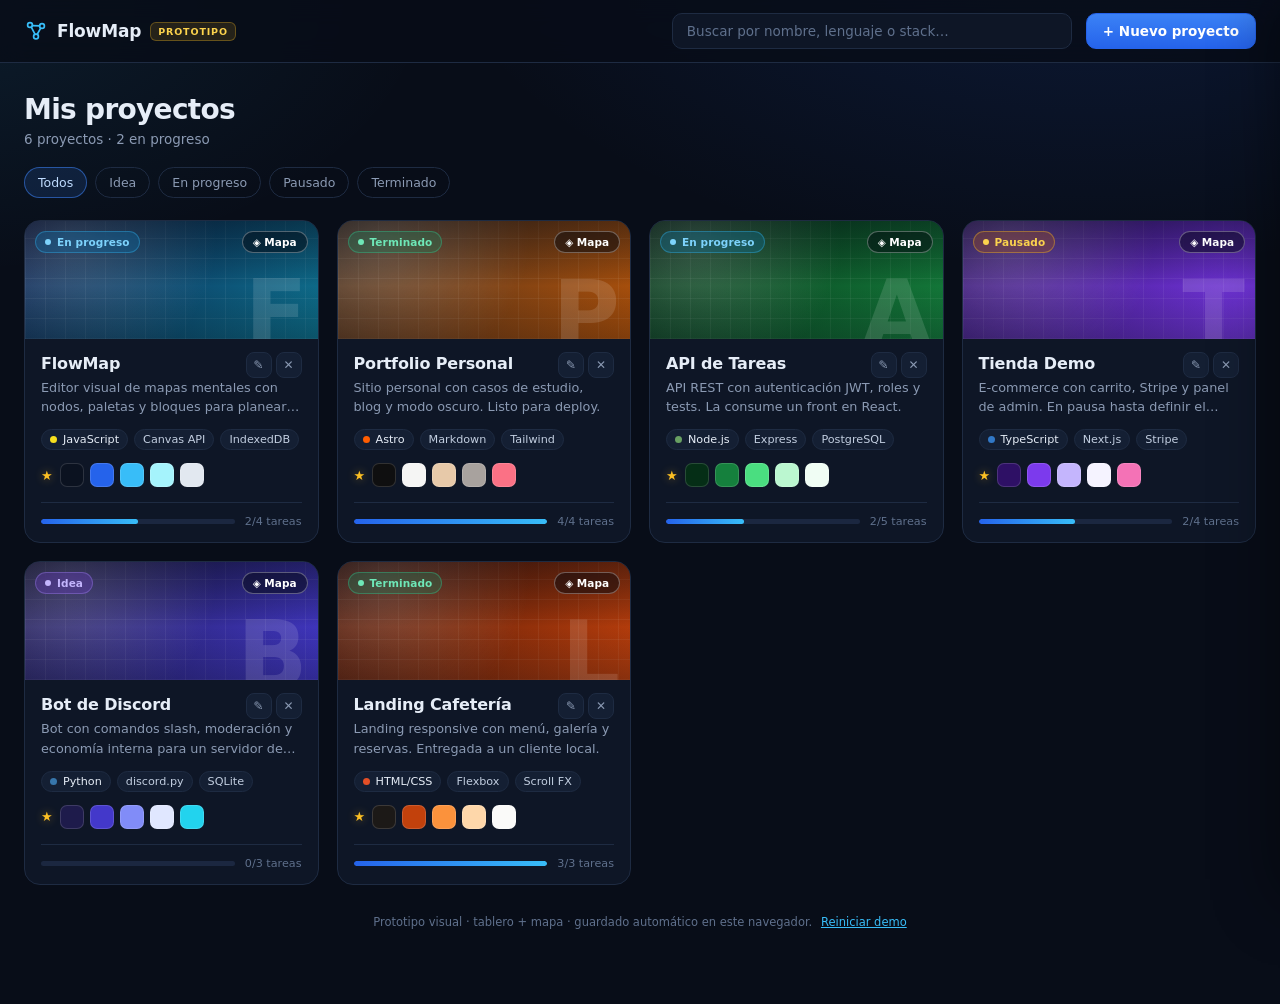
==== commit 08c114dc: "feat: editar el texto de las nubes con doble clic o boton" ====
--- a/index.html
+++ b/index.html
@@ -4,1283 +4,7 @@
 <meta charset="UTF-8">
 <meta name="viewport" content="width=device-width, initial-scale=1.0">
 <title>FlowMap — Prototipo visual</title>
-<style>
-  :root {
-    --bg: #080d18;
-    --panel: #0e1626;
-    --panel-2: #141f33;
-    --border: #1e2b42;
-    --border-hi: #2c3d5c;
-    --text: #e6edf7;
-    --muted: #8b9ab3;
-    --dim: #5f708c;
-    --accent: #3b82f6;
-    --accent-2: #38bdf8;
-    --radius: 16px;
-  }
-
-  * { box-sizing: border-box; }
-
-  html { color-scheme: dark; }
-
-  body {
-    margin: 0;
-    min-height: 100vh;
-    font-family: system-ui, -apple-system, "Segoe UI", Roboto, Helvetica, Arial, sans-serif;
-    color: var(--text);
-    background:
-      radial-gradient(1100px 600px at 85% -10%, rgba(37, 99, 235, .16), transparent 60%),
-      radial-gradient(900px 500px at -5% 0%, rgba(56, 189, 248, .09), transparent 55%),
-      var(--bg);
-    background-attachment: fixed;
-    -webkit-font-smoothing: antialiased;
-  }
-
-  button, input, select, textarea { font: inherit; }
-  button { color: inherit; }
-
-  /* ---------- Topbar ---------- */
-  .topbar {
-    position: sticky;
-    top: 0;
-    z-index: 20;
-    display: flex;
-    align-items: center;
-    gap: 14px;
-    padding: 13px 24px;
-    background: rgba(8, 13, 24, .82);
-    backdrop-filter: blur(12px);
-    border-bottom: 1px solid var(--border);
-  }
-
-  .brand {
-    display: flex;
-    align-items: center;
-    gap: 9px;
-    font-size: 17px;
-    font-weight: 700;
-    letter-spacing: -.01em;
-    white-space: nowrap;
-  }
-
-  .brand svg { color: var(--accent-2); flex: none; }
-
-  .proto-badge {
-    font-size: 9.5px;
-    font-weight: 700;
-    text-transform: uppercase;
-    letter-spacing: .09em;
-    padding: 3px 7px;
-    border-radius: 6px;
-    color: #fcd34d;
-    background: rgba(251, 191, 36, .12);
-    border: 1px solid rgba(251, 191, 36, .3);
-  }
-
-  .search {
-    flex: 1;
-    max-width: 400px;
-    margin-left: auto;
-  }
-
-  .search input {
-    width: 100%;
-    padding: 9px 14px;
-    border-radius: 10px;
-    border: 1px solid var(--border);
-    background: var(--panel);
-    color: var(--text);
-    font-size: 13.5px;
-    outline: none;
-    transition: border-color .18s, background .18s;
-  }
-
-  .search input::placeholder { color: var(--dim); }
-  .search input:focus { border-color: var(--accent); background: var(--panel-2); }
-
-  /* ---------- Buttons ---------- */
-  .btn-primary {
-    background: linear-gradient(180deg, #3b82f6, #2563eb);
-    border: 1px solid #2563eb;
-    color: #fff;
-    font-weight: 600;
-    font-size: 13.5px;
-    padding: 9px 16px;
-    border-radius: 10px;
-    cursor: pointer;
-    transition: filter .18s, transform .18s;
-    white-space: nowrap;
-  }
-  .btn-primary:hover { filter: brightness(1.12); }
-  .btn-primary:active { transform: translateY(1px); }
-
-  .btn-ghost {
-    background: transparent;
-    border: 1px solid var(--border-hi);
-    color: var(--text);
-    font-size: 13.5px;
-    padding: 9px 16px;
-    border-radius: 10px;
-    cursor: pointer;
-    transition: background .18s, border-color .18s;
-  }
-  .btn-ghost:hover { background: var(--panel-2); border-color: #3d5170; }
-  .btn-sm { padding: 7px 12px; font-size: 12.5px; }
-
-  .icon-btn {
-    width: 32px;
-    height: 32px;
-    display: grid;
-    place-items: center;
-    border-radius: 50%;
-    border: 1px solid rgba(255, 255, 255, .22);
-    background: rgba(4, 8, 16, .42);
-    color: #fff;
-    font-size: 13px;
-    cursor: pointer;
-    transition: background .18s;
-  }
-  .icon-btn:hover { background: rgba(4, 8, 16, .7); }
-
-  /* ---------- Page ---------- */
-  main {
-    max-width: 1280px;
-    margin: 0 auto;
-    padding: 30px 24px 64px;
-  }
-
-  .page-head {
-    display: flex;
-    align-items: flex-end;
-    justify-content: space-between;
-    gap: 16px;
-    flex-wrap: wrap;
-    margin-bottom: 20px;
-  }
-
-  .page-head h1 {
-    margin: 0 0 5px;
-    font-size: 28px;
-    font-weight: 750;
-    letter-spacing: -.025em;
-  }
-
-  .page-head p {
-    margin: 0;
-    font-size: 13.5px;
-    color: var(--muted);
-  }
-
-  .hint { font-size: 11.5px; color: var(--dim); }
-
-  /* ---------- Filters ---------- */
-  .filters {
-    display: flex;
-    flex-wrap: wrap;
-    gap: 8px;
-    margin-bottom: 22px;
-  }
-
-  .filter {
-    padding: 7px 13px;
-    border-radius: 999px;
-    border: 1px solid var(--border);
-    background: transparent;
-    color: var(--muted);
-    font-size: 12.5px;
-    cursor: pointer;
-    transition: all .18s;
-  }
-  .filter:hover { border-color: var(--border-hi); color: var(--text); }
-  .filter.active {
-    color: #bfdbfe;
-    border-color: rgba(59, 130, 246, .55);
-    background: rgba(59, 130, 246, .14);
-  }
-
-  /* ---------- Grid / cards ---------- */
-  .grid {
-    display: grid;
-    grid-template-columns: repeat(auto-fill, minmax(292px, 1fr));
-    gap: 18px;
-  }
-
-  .card {
-    position: relative;
-    background: var(--panel);
-    border: 1px solid var(--border);
-    border-radius: var(--radius);
-    overflow: hidden;
-    cursor: pointer;
-    animation: pop .42s cubic-bezier(.2, .7, .2, 1) backwards;
-    transition: transform .22s, border-color .22s, box-shadow .22s;
-  }
-
-  @keyframes pop {
-    from { opacity: 0; transform: translateY(10px); }
-    to   { opacity: 1; transform: none; }
-  }
-
-  .card:hover {
-    transform: translateY(-3px);
-    border-color: var(--border-hi);
-    box-shadow: 0 16px 36px rgba(0, 0, 0, .42);
-  }
-
-  .card:focus-visible {
-    outline: 2px solid var(--accent);
-    outline-offset: 2px;
-  }
-
-  .cover {
-    position: relative;
-    height: 118px;
-    overflow: hidden;
-  }
-
-  .cover::before {
-    content: "";
-    position: absolute;
-    inset: 0;
-    background:
-      radial-gradient(circle at 15% 15%, rgba(255, 255, 255, .22), transparent 55%),
-      repeating-linear-gradient(0deg, rgba(255, 255, 255, .06) 0 1px, transparent 1px 20px),
-      repeating-linear-gradient(90deg, rgba(255, 255, 255, .06) 0 1px, transparent 1px 20px);
-  }
-
-  .cover::after {
-    content: "";
-    position: absolute;
-    inset: 0;
-    background: linear-gradient(180deg, rgba(4, 8, 16, .42), transparent 55%, rgba(4, 8, 16, .3));
-  }
-
-  .cover-initial {
-    position: absolute;
-    right: 10px;
-    bottom: -22px;
-    z-index: 1;
-    font-size: 92px;
-    font-weight: 800;
-    line-height: 1;
-    color: rgba(255, 255, 255, .13);
-    user-select: none;
-  }
-
-  .card .status {
-    position: absolute;
-    top: 10px;
-    left: 10px;
-    z-index: 2;
-  }
-
-  .card-map-btn {
-    position: absolute;
-    top: 10px;
-    right: 10px;
-    z-index: 2;
-    display: inline-flex;
-    align-items: center;
-    gap: 5px;
-    padding: 4px 10px;
-    border-radius: 999px;
-    border: 1px solid rgba(255, 255, 255, .3);
-    background: rgba(4, 8, 16, .46);
-    backdrop-filter: blur(6px);
-    color: #fff;
-    font-size: 10.5px;
-    font-weight: 650;
-    cursor: pointer;
-    transition: background .18s, transform .18s;
-  }
-  .card-map-btn:hover { background: rgba(4, 8, 16, .8); transform: scale(1.05); }
-
-  .status {
-    display: inline-flex;
-    align-items: center;
-    gap: 6px;
-    font-size: 10.5px;
-    font-weight: 650;
-    letter-spacing: .01em;
-    padding: 4px 9px;
-    border-radius: 999px;
-    backdrop-filter: blur(6px);
-    white-space: nowrap;
-  }
-  .status .dot { width: 6px; height: 6px; border-radius: 50%; background: currentColor; }
-  .status.idea     { color: #c4b5fd; background: rgba(124, 58, 237, .24); border: 1px solid rgba(167, 139, 250, .35); }
-  .status.progress { color: #7dd3fc; background: rgba(2, 132, 199, .24); border: 1px solid rgba(56, 189, 248, .35); }
-  .status.paused   { color: #fcd34d; background: rgba(180, 83, 9, .28); border: 1px solid rgba(251, 191, 36, .38); }
-  .status.done     { color: #6ee7b7; background: rgba(5, 150, 105, .24); border: 1px solid rgba(52, 211, 153, .35); }
-
-  .card-body { padding: 15px 16px 14px; }
-
-  .card-title {
-    margin: 0 0 5px;
-    font-size: 16px;
-    font-weight: 680;
-    letter-spacing: -.01em;
-  }
-
-  .card-desc {
-    margin: 0 0 13px;
-    font-size: 12.8px;
-    line-height: 1.5;
-    color: var(--muted);
-    display: -webkit-box;
-    -webkit-line-clamp: 2;
-    -webkit-box-orient: vertical;
-    overflow: hidden;
-    min-height: 38px;
-  }
-
-  .chips {
-    display: flex;
-    flex-wrap: wrap;
-    gap: 6px;
-  }
-
-  .chip {
-    display: inline-flex;
-    align-items: center;
-    font-size: 11.2px;
-    padding: 3px 8px;
-    border-radius: 999px;
-    background: var(--panel-2);
-    border: 1px solid var(--border);
-    color: #c2cee0;
-    white-space: nowrap;
-  }
-
-  .chip-lang { color: #e6edf7; }
-  .lang-dot {
-    width: 7px;
-    height: 7px;
-    border-radius: 50%;
-    display: inline-block;
-    margin-right: 6px;
-    flex: none;
-  }
-
-  .card .chips { margin-bottom: 13px; }
-
-  .palette {
-    display: flex;
-    align-items: center;
-    gap: 6px;
-    flex-wrap: wrap;
-    margin-bottom: 15px;
-  }
-
-  .palette-fav {
-    margin-right: 1px;
-    color: #fbbf24;
-    font-size: 13px;
-    line-height: 1;
-    filter: drop-shadow(0 0 5px rgba(251, 191, 36, .45));
-  }
-
-  .swatch {
-    width: 24px;
-    height: 24px;
-    padding: 0;
-    border-radius: 7px;
-    border: 1px solid rgba(255, 255, 255, .14);
-    cursor: pointer;
-    transition: transform .15s, box-shadow .15s;
-  }
-  .swatch:hover { transform: scale(1.18); box-shadow: 0 0 0 2px rgba(56, 189, 248, .45); }
-
-  .card-foot {
-    display: flex;
-    align-items: center;
-    gap: 10px;
-    padding-top: 12px;
-    border-top: 1px solid var(--border);
-  }
-
-  .task-progress {
-    flex: 1;
-    height: 5px;
-    border-radius: 99px;
-    background: #1b2740;
-    overflow: hidden;
-  }
-  .task-progress span {
-    display: block;
-    height: 100%;
-    border-radius: 99px;
-    background: linear-gradient(90deg, #2563eb, #38bdf8);
-    transition: width .3s;
-  }
-
-  .card-foot small {
-    font-size: 11.2px;
-    color: var(--dim);
-    white-space: nowrap;
-    font-variant-numeric: tabular-nums;
-  }
-
-  /* ---------- Empty state ---------- */
-  .empty {
-    grid-column: 1 / -1;
-    padding: 60px 20px;
-    text-align: center;
-    color: var(--dim);
-    font-size: 14px;
-    border: 1px dashed var(--border-hi);
-    border-radius: var(--radius);
-  }
-
-  .proto-foot {
-    margin-top: 30px;
-    text-align: center;
-    font-size: 11.5px;
-    color: var(--dim);
-  }
-
-  .reset-demo {
-    margin-left: 5px;
-    padding: 0;
-    border: none;
-    background: none;
-    color: var(--accent-2);
-    font: inherit;
-    text-decoration: underline;
-    cursor: pointer;
-  }
-  .reset-demo:hover { color: #fff; }
-
-  /* ---------- Drawer ---------- */
-  .overlay {
-    position: fixed;
-    inset: 0;
-    z-index: 50;
-    background: rgba(3, 7, 15, .62);
-    backdrop-filter: blur(2px);
-    opacity: 0;
-    pointer-events: none;
-    transition: opacity .28s;
-  }
-  .overlay.show { opacity: 1; pointer-events: auto; }
-
-  .drawer {
-    position: fixed;
-    top: 0;
-    right: 0;
-    bottom: 0;
-    z-index: 60;
-    width: min(440px, 100vw);
-    background: var(--panel);
-    border-left: 1px solid var(--border);
-    transform: translateX(105%);
-    transition: transform .32s cubic-bezier(.22, .8, .25, 1);
-    overflow-y: auto;
-    box-shadow: -24px 0 60px rgba(0, 0, 0, .45);
-  }
-  .drawer.open { transform: none; }
-
-  body.lock { overflow: hidden; }
-
-  .drawer-head {
-    position: relative;
-    display: flex;
-    align-items: flex-end;
-    min-height: 132px;
-    padding: 16px;
-    flex: none;
-  }
-
-  .drawer-head .icon-btn { position: absolute; top: 12px; right: 12px; }
-
-  .drawer-initial {
-    font-size: 84px;
-    font-weight: 800;
-    line-height: .85;
-    color: rgba(255, 255, 255, .16);
-    user-select: none;
-  }
-
-  .drawer-head::after {
-    content: "";
-    position: absolute;
-    inset: 0;
-    background:
-      radial-gradient(circle at 18% 20%, rgba(255, 255, 255, .2), transparent 55%),
-      repeating-linear-gradient(0deg, rgba(255, 255, 255, .05) 0 1px, transparent 1px 22px),
-      repeating-linear-gradient(90deg, rgba(255, 255, 255, .05) 0 1px, transparent 1px 22px);
-    pointer-events: none;
-  }
-
-  .drawer-initial { position: relative; z-index: 1; }
-
-  .drawer-body { padding: 20px 20px 34px; }
-
-  .drawer-title-row {
-    display: flex;
-    align-items: flex-start;
-    justify-content: space-between;
-    gap: 12px;
-    margin-bottom: 10px;
-  }
-
-  .drawer-title-row h2 {
-    margin: 0;
-    font-size: 21px;
-    font-weight: 720;
-    letter-spacing: -.02em;
-    line-height: 1.25;
-  }
-
-  .drawer-desc {
-    margin: 0 0 4px;
-    font-size: 13.5px;
-    line-height: 1.6;
-    color: var(--muted);
-  }
-
-  .section { margin-top: 22px; }
-
-  .section h3 {
-    margin: 0 0 10px;
-    font-size: 10.8px;
-    font-weight: 700;
-    text-transform: uppercase;
-    letter-spacing: .09em;
-    color: var(--dim);
-  }
-
-  .section-count {
-    margin-left: 6px;
-    text-transform: none;
-    letter-spacing: 0;
-    font-size: 11.5px;
-    color: var(--muted);
-    font-weight: 600;
-  }
-
-  .palette-big {
-    display: flex;
-    flex-wrap: wrap;
-    gap: 10px;
-  }
-
-  .palette-item {
-    display: flex;
-    flex-direction: column;
-    align-items: center;
-    gap: 6px;
-    padding: 0;
-    background: none;
-    border: none;
-    cursor: pointer;
-  }
-
-  .swatch-big {
-    width: 46px;
-    height: 46px;
-    border-radius: 10px;
-    border: 1px solid rgba(255, 255, 255, .14);
-    transition: transform .15s, box-shadow .15s;
-  }
-  .palette-item:hover .swatch-big {
-    transform: translateY(-2px);
-    box-shadow: 0 0 0 2px rgba(56, 189, 248, .5);
-  }
-
-  .palette-item code {
-    font-family: ui-monospace, "Cascadia Code", Consolas, monospace;
-    font-size: 10.5px;
-    color: var(--dim);
-    text-transform: uppercase;
-  }
-
-  .links { display: flex; flex-wrap: wrap; gap: 8px; }
-
-  .tasks {
-    list-style: none;
-    margin: 0;
-    padding: 0;
-    display: flex;
-    flex-direction: column;
-    gap: 6px;
-  }
-
-  .task {
-    display: flex;
-    align-items: flex-start;
-    gap: 10px;
-    padding: 10px 12px;
-    border-radius: 10px;
-    border: 1px solid var(--border);
-    background: var(--panel-2);
-    font-size: 13px;
-    line-height: 1.4;
-    cursor: pointer;
-    transition: border-color .18s, background .18s;
-  }
-  .task:hover { border-color: var(--border-hi); }
-
-  .task input {
-    margin: 2px 0 0;
-    accent-color: var(--accent);
-    width: 15px;
-    height: 15px;
-    flex: none;
-    cursor: pointer;
-  }
-
-  .task.is-done span {
-    color: var(--dim);
-    text-decoration: line-through;
-  }
-
-  .proto-note {
-    margin: 26px 0 0;
-    font-size: 11px;
-    color: var(--dim);
-    text-align: center;
-    border-top: 1px dashed var(--border);
-    padding-top: 16px;
-  }
-
-  /* ---------- Form ---------- */
-  .form-head {
-    display: block;
-    min-height: 0;
-    padding: 20px;
-    background: var(--panel-2);
-    border-bottom: 1px solid var(--border);
-  }
-
-  .form-head h2 {
-    margin: 0 0 4px;
-    font-size: 19px;
-    font-weight: 720;
-    letter-spacing: -.02em;
-  }
-
-  .form-head p { margin: 0; font-size: 12.5px; color: var(--muted); }
-  .form-head::after { display: none; }
-
-  .field {
-    display: flex;
-    flex-direction: column;
-    gap: 7px;
-    margin-bottom: 15px;
-  }
-
-  .field > span {
-    font-size: 11.5px;
-    font-weight: 650;
-    color: var(--muted);
-    letter-spacing: .015em;
-  }
-
-  .field input,
-  .field select,
-  .field textarea {
-    width: 100%;
-    padding: 9px 12px;
-    border-radius: 10px;
-    border: 1px solid var(--border);
-    background: var(--panel-2);
-    color: var(--text);
-    font-size: 13.5px;
-    outline: none;
-    transition: border-color .18s, background .18s;
-    resize: vertical;
-  }
-
-  .field input::placeholder,
-  .field textarea::placeholder { color: var(--dim); }
-
-  .field input:focus,
-  .field select:focus,
-  .field textarea:focus { border-color: var(--accent); background: #17233a; }
-
-  .row2 {
-    display: grid;
-    grid-template-columns: 1fr 1fr;
-    gap: 12px;
-  }
-
-  .row2 .field { margin-bottom: 15px; }
-
-  .palette-form {
-    display: flex;
-    gap: 8px;
-    flex-wrap: wrap;
-  }
-
-  .palette-form input[type="color"] {
-    width: 46px;
-    height: 42px;
-    padding: 0;
-    border: 1px solid var(--border-hi);
-    border-radius: 10px;
-    background: transparent;
-    cursor: pointer;
-  }
-
-  .palette-form input[type="color"]::-webkit-color-swatch-wrapper { padding: 3px; }
-  .palette-form input[type="color"]::-webkit-color-swatch { border: none; border-radius: 7px; }
-
-  .form-actions {
-    display: flex;
-    justify-content: flex-end;
-    gap: 10px;
-    margin-top: 22px;
-  }
-
-  /* ---------- Toast ---------- */
-  .toast {
-    position: fixed;
-    left: 50%;
-    bottom: 26px;
-    z-index: 100;
-    transform: translate(-50%, 14px);
-    padding: 10px 16px;
-    border-radius: 10px;
-    border: 1px solid var(--border-hi);
-    background: #16233a;
-    color: var(--text);
-    font-size: 12.5px;
-    box-shadow: 0 14px 34px rgba(0, 0, 0, .5);
-    opacity: 0;
-    pointer-events: none;
-    transition: opacity .22s, transform .22s;
-    max-width: calc(100vw - 40px);
-  }
-  .toast.show { opacity: 1; transform: translate(-50%, 0); }
-
-  /* ---------- Vista Mapa ---------- */
-  .map-view {
-    display: flex;
-    flex-direction: column;
-    height: calc(100vh - 92px);
-  }
-  .map-view[hidden] { display: none; }
-
-  .map-toolbar {
-    display: flex;
-    align-items: center;
-    gap: 10px;
-    flex-wrap: wrap;
-    margin-bottom: 12px;
-  }
-
-  .map-crumbs {
-    display: flex;
-    align-items: center;
-    gap: 7px;
-    font-size: 13px;
-    color: var(--muted);
-  }
-  .map-crumbs strong { color: var(--text); font-weight: 650; }
-
-  .map-add {
-    display: flex;
-    align-items: center;
-    gap: 6px;
-    margin-left: auto;
-    flex-wrap: wrap;
-  }
-  .add-label { font-size: 11.5px; color: var(--dim); }
-
-  .add-btn {
-    display: inline-flex;
-    align-items: center;
-    gap: 5px;
-    padding: 6px 10px;
-    border-radius: 8px;
-    border: 1px solid var(--border-hi);
-    background: var(--panel);
-    color: #cbd5e1;
-    font-size: 11.5px;
-    cursor: pointer;
-    transition: .15s;
-    white-space: nowrap;
-  }
-  .add-btn:hover { border-color: var(--accent); background: var(--panel-2); color: #fff; }
-
-  .map-canvas {
-    position: relative;
-    flex: 1;
-    min-height: 380px;
-    overflow: auto;
-    border: 1px solid var(--border);
-    border-radius: 16px;
-    background-color: rgba(8, 13, 24, .55);
-    background-image: radial-gradient(circle, rgba(148, 163, 184, .16) 1px, transparent 1px);
-    background-size: 24px 24px;
-  }
-
-  .map-surface { position: relative; width: 1400px; height: 860px; }
-  .node, .map-root { touch-action: none; }
-
-  .map-lines {
-    position: absolute;
-    inset: 0;
-    width: 100%;
-    height: 100%;
-    pointer-events: none;
-    z-index: 0;
-    overflow: visible;
-  }
-
-  .map-edge { pointer-events: none; }
-
-  .map-line-hit {
-    fill: none;
-    stroke: transparent;
-    stroke-width: 16;
-    pointer-events: stroke;
-    cursor: pointer;
-  }
-
-  .map-line {
-    fill: none;
-    stroke: rgba(148, 163, 184, .3);
-    stroke-width: 1.4;
-    transition: stroke .15s, stroke-width .15s;
-  }
-
-  .map-edge:hover .map-line { stroke: rgba(56, 189, 248, .75); }
-  .map-line.is-selected { stroke: #38bdf8; stroke-width: 2.6; }
-
-  .line-menu {
-    position: fixed;
-    z-index: 60;
-    display: flex;
-    align-items: center;
-    padding: 4px;
-    border-radius: 10px;
-    border: 1px solid rgba(248, 113, 113, .4);
-    background: rgba(9, 15, 27, .97);
-    box-shadow: 0 14px 34px rgba(0, 0, 0, .55);
-    animation: node-in .14s ease;
-  }
-  .line-menu[hidden] { display: none; }
-  .line-menu button {
-    display: inline-flex;
-    align-items: center;
-    gap: 6px;
-    padding: 7px 12px;
-    border: none;
-    border-radius: 7px;
-    background: transparent;
-    color: #fca5a5;
-    font-size: 12px;
-    font-weight: 600;
-    cursor: pointer;
-    white-space: nowrap;
-  }
-  .line-menu button:hover { background: rgba(239, 68, 68, .16); color: #fecaca; }
-
-  .map-root {
-    position: absolute;
-    z-index: 3;
-    width: 210px;
-    padding: 14px 16px;
-    border-radius: 20px;
-    color: #fff;
-    cursor: grab;
-    user-select: none;
-    border: 1px solid rgba(255, 255, 255, .24);
-    box-shadow: 0 16px 34px rgba(0, 0, 0, .45);
-    transition: box-shadow .18s;
-  }
-  .map-root::before {
-    content: "";
-    position: absolute;
-    inset: 0;
-    border-radius: inherit;
-    background:
-      repeating-linear-gradient(0deg, rgba(255, 255, 255, .06) 0 1px, transparent 1px 18px),
-      repeating-linear-gradient(90deg, rgba(255, 255, 255, .06) 0 1px, transparent 1px 18px);
-    pointer-events: none;
-  }
-  .map-root .root-badge {
-    position: relative;
-    z-index: 1;
-    font-size: 9px;
-    font-weight: 700;
-    letter-spacing: .1em;
-    text-transform: uppercase;
-    opacity: .85;
-  }
-  .map-root strong {
-    position: relative;
-    z-index: 1;
-    display: block;
-    margin: 4px 0 9px;
-    font-size: 17px;
-    line-height: 1.2;
-    letter-spacing: -.01em;
-  }
-  .map-root .root-stats {
-    position: relative;
-    z-index: 1;
-    display: inline-flex;
-    padding: 3px 9px;
-    border-radius: 999px;
-    background: rgba(2, 6, 14, .32);
-    font-size: 11px;
-    font-weight: 600;
-  }
-  .map-root.dragging { cursor: grabbing; box-shadow: 0 22px 46px rgba(0, 0, 0, .55); }
-  .map-root .root-link-btn {
-    position: absolute;
-    top: 8px;
-    right: 8px;
-    z-index: 2;
-  }
-  .map-root:hover .root-link-btn { opacity: 1; }
-
-  .node {
-    position: absolute;
-    z-index: 2;
-    width: 220px;
-    padding: 9px 12px 12px;
-    border-radius: 18px;
-    background: var(--panel);
-    border: 1px solid var(--border-hi);
-    border-left-width: 3px;
-    box-shadow: 0 10px 26px rgba(0, 0, 0, .32);
-    cursor: grab;
-    user-select: none;
-    transition: box-shadow .18s, border-color .18s;
-    animation: node-in .3s ease backwards;
-  }
-
-  @keyframes node-in {
-    from { opacity: 0; transform: scale(.94); }
-    to   { opacity: 1; transform: none; }
-  }
-
-  .node:hover { box-shadow: 0 14px 32px rgba(0, 0, 0, .44); border-color: #3d5170; }
-  .node.dragging { cursor: grabbing; box-shadow: 0 20px 44px rgba(0, 0, 0, .55); z-index: 6; }
-  .node.is-floating { border-style: dashed; }
-  .node.is-floating .node-link-btn { opacity: 1; color: #38bdf8; }
-
-  .node-task { border-left-color: #34d399; }
-  .node-note { border-left-color: #fbbf24; }
-  .node-link { border-left-color: #38bdf8; }
-  .node-palette { border-left-color: #a78bfa; }
-  .node-image { border-left-color: #fb7185; }
-  .node-stage { border-left-color: #60a5fa; }
-
-  .node-top {
-    display: flex;
-    align-items: center;
-    justify-content: space-between;
-    gap: 8px;
-    margin-bottom: 8px;
-  }
-
-  .node-tag {
-    font-size: 9.5px;
-    font-weight: 700;
-    letter-spacing: .08em;
-    text-transform: uppercase;
-    color: var(--dim);
-  }
-  .node-task .node-tag { color: #6ee7b7; }
-  .node-note .node-tag { color: #fcd34d; }
-  .node-link .node-tag { color: #7dd3fc; }
-  .node-palette .node-tag { color: #c4b5fd; }
-  .node-image .node-tag { color: #fda4af; }
-  .node-stage .node-tag { color: #93c5fd; }
-
-  .node-actions { display: flex; align-items: center; gap: 2px; }
-
-  .node-del, .node-link-btn, .node-fav {
-    width: 20px;
-    height: 20px;
-    display: grid;
-    place-items: center;
-    border: none;
-    border-radius: 6px;
-    background: transparent;
-    color: var(--dim);
-    font-size: 14px;
-    line-height: 1;
-    cursor: pointer;
-    opacity: .4;
-    transition: .15s;
-    flex: none;
-  }
-  .node:hover .node-del, .node:hover .node-link-btn, .node:hover .node-fav { opacity: 1; }
-  .node-del:hover { background: rgba(239, 68, 68, .16); color: #f87171; }
-  .node-link-btn:hover { background: rgba(56, 189, 248, .16); color: #7dd3fc; }
-  .node-fav:hover { background: rgba(251, 191, 36, .16); color: #fcd34d; }
-  .node-fav.is-on { opacity: 1; color: #fbbf24; }
-  .node-palette.is-favorite {
-    border-left-color: #fbbf24;
-    box-shadow: 0 0 0 1px rgba(251, 191, 36, .22), 0 10px 26px rgba(0, 0, 0, .32);
-  }
-
-  .stage-meta {
-    display: inline-flex;
-    margin-top: 9px;
-    padding: 2px 8px;
-    border-radius: 999px;
-    border: 1px solid var(--border);
-    background: var(--panel-2);
-    color: var(--dim);
-    font-size: 10.5px;
-    font-weight: 600;
-  }
-
-  .node-text {
-    display: block;
-    font-size: 13px;
-    line-height: 1.45;
-    color: var(--text);
-    border-radius: 6px;
-    outline: none;
-  }
-  .node-text.done { color: var(--dim); text-decoration: line-through; }
-  .node-text[contenteditable="true"] {
-    background: #0a1322;
-    box-shadow: 0 0 0 1px var(--accent);
-    padding: 2px 5px;
-    margin: -2px -5px;
-  }
-
-  .node-task .task-row { display: flex; align-items: flex-start; gap: 9px; }
-  .node-task input {
-    width: 15px;
-    height: 15px;
-    margin: 2px 0 0;
-    accent-color: #34d399;
-    cursor: pointer;
-    flex: none;
-  }
-
-  .node-link .node-url {
-    display: flex;
-    align-items: center;
-    gap: 5px;
-    margin-top: 7px;
-    font-size: 10.5px;
-    color: var(--dim);
-    word-break: break-all;
-  }
-
-  .node-palette .swatch-row { display: flex; gap: 6px; flex-wrap: wrap; }
-  .node-palette .swatch-mini {
-    position: relative;
-    width: 30px;
-    height: 30px;
-    padding: 0;
-    border-radius: 8px;
-    border: 1px solid rgba(255, 255, 255, .14);
-    overflow: hidden;
-    transition: transform .15s, box-shadow .15s;
-  }
-  .node-palette .swatch-mini:hover {
-    transform: translateY(-2px);
-    box-shadow: 0 4px 10px rgba(0, 0, 0, .4);
-  }
-  .node-palette .swatch-mini input {
-    position: absolute;
-    inset: 0;
-    width: 100%;
-    height: 100%;
-    padding: 0;
-    border: none;
-    opacity: 0;
-    cursor: pointer;
-  }
-  .node-palette .swatch-del {
-    position: absolute;
-    top: 2px;
-    right: 2px;
-    z-index: 2;
-    width: 15px;
-    height: 15px;
-    display: grid;
-    place-items: center;
-    padding: 0;
-    border: none;
-    border-radius: 50%;
-    background: rgba(3, 7, 15, .78);
-    color: #fca5a5;
-    font-size: 12px;
-    line-height: 1;
-    cursor: pointer;
-    opacity: 0;
-    pointer-events: none;
-    transition: opacity .15s, background .15s, color .15s;
-  }
-  .node-palette .swatch-mini:hover .swatch-del {
-    opacity: 1;
-    pointer-events: auto;
-  }
-  .node-palette .swatch-del:hover {
-    background: #ef4444;
-    color: #fff;
-  }
-
-  @media (hover: none) {
-    .node-palette .swatch-del { opacity: 1; pointer-events: auto; }
-  }
-  .node-palette .swatch-add {
-    width: 30px;
-    height: 30px;
-    padding: 0;
-    border-radius: 8px;
-    border: 1px dashed var(--border-hi);
-    background: transparent;
-    color: var(--dim);
-    font-size: 17px;
-    line-height: 1;
-    cursor: pointer;
-    transition: .15s;
-  }
-  .node-palette .swatch-add:hover {
-    border-color: var(--accent);
-    color: #fff;
-    background: rgba(59, 130, 246, .12);
-  }
-
-  .node-image .img-box {
-    position: relative;
-    height: 92px;
-    border-radius: 10px;
-    border: 1px dashed #334155;
-    background: #0b1322;
-    display: grid;
-    place-items: center;
-    overflow: hidden;
-  }
-  .node-image .img-box.has-image { border-style: solid; }
-  .node-image .img-box img {
-    position: absolute;
-    inset: 0;
-    width: 100%;
-    height: 100%;
-    object-fit: cover;
-  }
-  .node-image .img-box label {
-    position: relative;
-    z-index: 1;
-    padding: 8px;
-    font-size: 10.5px;
-    color: var(--dim);
-    text-align: center;
-    cursor: pointer;
-    line-height: 1.35;
-  }
-  .node-image .img-box.has-image label {
-    position: absolute;
-    inset: auto 0 0 0;
-    padding: 14px 6px 5px;
-    background: linear-gradient(transparent, rgba(3, 7, 15, .85));
-    color: #cbd5e1;
-    font-size: 9.5px;
-    opacity: 0;
-    transition: .18s;
-  }
-  .node-image .img-box.has-image:hover label { opacity: 1; }
-
-  .map-cta {
-    width: 100%;
-    margin-top: 14px;
-    display: inline-flex;
-    align-items: center;
-    justify-content: center;
-    gap: 8px;
-  }
-
-  .map-hint {
-    margin: 9px 0 0;
-    text-align: center;
-    font-size: 11.5px;
-    color: var(--dim);
-  }
-
-  .map-empty {
-    position: absolute;
-    left: 400px;
-    top: 280px;
-    padding: 14px 18px;
-    border: 1px dashed var(--border-hi);
-    border-radius: 12px;
-    color: var(--dim);
-    font-size: 13px;
-  }
-
-  body.linking .node,
-  body.linking .map-root { cursor: crosshair; }
-  body.linking .node:hover,
-  body.linking .map-root:hover {
-    border-color: var(--accent);
-    box-shadow: 0 0 0 2px rgba(59, 130, 246, .55), 0 14px 32px rgba(0, 0, 0, .44);
-  }
-
-  .node.link-source,
-  body.linking .node.link-source:hover {
-    border-color: var(--accent-2);
-    box-shadow: 0 0 0 2px rgba(56, 189, 248, .7), 0 14px 32px rgba(0, 0, 0, .44);
-  }
-
-  .link-preview {
-    fill: none;
-    stroke: #38bdf8;
-    stroke-width: 1.8;
-    stroke-dasharray: 5 5;
-    pointer-events: none;
-  }
-
-  .link-banner {
-    display: flex;
-    align-items: center;
-    gap: 10px;
-    margin-bottom: 10px;
-    padding: 8px 12px;
-    border-radius: 10px;
-    border: 1px solid rgba(56, 189, 248, .4);
-    background: rgba(14, 116, 144, .16);
-    color: #bae6fd;
-    font-size: 12.5px;
-  }
-  .link-banner[hidden] { display: none; }
-  .link-banner .dot {
-    width: 7px;
-    height: 7px;
-    border-radius: 50%;
-    background: #38bdf8;
-    flex: none;
-  }
-  .link-banner span { flex: 1; }
-  .link-banner .btn-ghost { padding: 5px 10px; font-size: 11.5px; }
-  .link-banner [hidden] { display: none; }
-
-  body.map-mode main { max-width: none; padding: 16px 20px 18px; }
-  body.map-mode .search,
-  body.map-mode #newBtn { display: none; }
-
-  /* ---------- Responsive ---------- */
-  @media (max-width: 720px) {
-    .topbar { flex-wrap: wrap; padding: 12px 16px; }
-    .search { order: 3; flex-basis: 100%; max-width: none; margin-left: 0; }
-    main { padding: 22px 16px 50px; }
-    .page-head h1 { font-size: 23px; }
-    .row2 { grid-template-columns: 1fr; gap: 0; }
-    .map-add { margin-left: 0; }
-    body.map-mode main { padding: 12px 12px 14px; }
-    .map-view { height: calc(100vh - 84px); }
-    .map-toolbar { gap: 8px; }
-  }
-
-  @media (max-width: 480px) {
-    .grid { grid-template-columns: 1fr; }
-    .drawer { width: 100vw; }
-  }
-</style>
+<link rel="stylesheet" href="style.css?v=3">
 </head>
 <body>
 
@@ -1362,7 +86,7 @@
       <div class="map-surface" id="mapSurface"></div>
     </div>
 
-    <p class="map-hint">Las nubes nuevas nacen en el centro y sueltas · usa <strong>↳</strong> para sacar varias líneas · clic en una línea para eliminarla · doble clic para editar · en la paleta, <strong>★</strong> la lleva al tablero y <strong>×</strong> quita un color.</p>
+    <p class="map-hint">Las nubes nuevas nacen en el centro y sueltas · usa <strong>↳</strong> para sacar varias líneas · clic en una línea para eliminarla · doble clic en una nube o el botón <strong>✎</strong> para editar su texto · en la paleta, <strong>★</strong> la lleva al tablero y <strong>×</strong> quita un color.</p>
   </section>
 </main>
 
@@ -1370,1553 +94,6 @@
 <aside class="drawer" id="drawer" aria-label="Detalle del proyecto"></aside>
 <div class="toast" id="toast" role="status"></div>
 
-<script>
-  // ---------------- Datos de ejemplo ----------------
-  const LANGS = {
-    "JavaScript": "#f7df1e",
-    "TypeScript": "#3178c6",
-    "Python": "#3776ab",
-    "Node.js": "#68a063",
-    "Astro": "#ff5d01",
-    "HTML/CSS": "#e34f26",
-    "Rust": "#dea584",
-    "Go": "#00add8"
-  };
-
-  const LABEL = {
-    idea: "Idea",
-    progress: "En progreso",
-    paused: "Pausado",
-    done: "Terminado"
-  };
-
-  const seed = () => ([
-    {
-      id: "flowmap",
-      name: "FlowMap",
-      desc: "Editor visual de mapas mentales con nodos, paletas y bloques para planear proyectos de código.",
-      status: "progress",
-      lang: "JavaScript",
-      stack: ["Canvas API", "IndexedDB", "Vite"],
-      palette: ["#0b1220", "#2563eb", "#38bdf8", "#a5f3fc", "#e2e8f0"],
-      cover: ["#0b1d4d", "#0e7490"],
-      links: ["Repo", "Demo"],
-      tasks: [
-        { t: "Modelo de datos con IDs únicos", d: true },
-        { t: "Migrar imágenes a IndexedDB", d: true },
-        { t: "Editor de nodos drag & drop", d: false },
-        { t: "Exportar / importar JSON", d: false }
-      ]
-    },
-    {
-      id: "portfolio",
-      name: "Portfolio Personal",
-      desc: "Sitio personal con casos de estudio, blog y modo oscuro. Listo para deploy.",
-      status: "done",
-      lang: "Astro",
-      stack: ["Markdown", "Tailwind", "Netlify"],
-      palette: ["#0f0f10", "#f5f5f4", "#e7c9a9", "#a8a29e", "#fb7185"],
-      cover: ["#3f2d20", "#b45309"],
-      links: ["Repo", "Sitio"],
-      tasks: [
-        { t: "Diseñar home y hero", d: true },
-        { t: "Casos de estudio", d: true },
-        { t: "Blog con Markdown", d: true },
-        { t: "Deploy y dominio", d: true }
-      ]
-    },
-    {
-      id: "api-tareas",
-      name: "API de Tareas",
-      desc: "API REST con autenticación JWT, roles y tests. La consume un front en React.",
-      status: "progress",
-      lang: "Node.js",
-      stack: ["Express", "PostgreSQL", "JWT"],
-      palette: ["#052e16", "#15803d", "#4ade80", "#bbf7d0", "#f0fdf4"],
-      cover: ["#052e16", "#15803d"],
-      links: ["Repo", "Docs"],
-      tasks: [
-        { t: "Modelo de usuarios y tareas", d: true },
-        { t: "Login con JWT", d: true },
-        { t: "Roles y permisos", d: false },
-        { t: "Tests de integración", d: false },
-        { t: "Documentación OpenAPI", d: false }
-      ]
-    },
-    {
-      id: "tienda",
-      name: "Tienda Demo",
-      desc: "E-commerce con carrito, Stripe y panel de admin. En pausa hasta definir el catálogo.",
-      status: "paused",
-      lang: "TypeScript",
-      stack: ["Next.js", "Stripe", "Tailwind"],
-      palette: ["#2e1065", "#7c3aed", "#c4b5fd", "#f5f3ff", "#f472b6"],
-      cover: ["#2e1065", "#7c3aed"],
-      links: ["Repo"],
-      tasks: [
-        { t: "Catálogo y filtros", d: true },
-        { t: "Carrito persistente", d: true },
-        { t: "Checkout con Stripe", d: false },
-        { t: "Panel de administración", d: false }
-      ]
-    },
-    {
-      id: "bot-discord",
-      name: "Bot de Discord",
-      desc: "Bot con comandos slash, moderación y economía interna para un servidor de estudio.",
-      status: "idea",
-      lang: "Python",
-      stack: ["discord.py", "SQLite"],
-      palette: ["#1e1b4b", "#4338ca", "#818cf8", "#e0e7ff", "#22d3ee"],
-      cover: ["#1e1b4b", "#4338ca"],
-      links: [],
-      tasks: [
-        { t: "Definir comandos y alcance", d: false },
-        { t: "Sistema de economía", d: false },
-        { t: "Moderación automática", d: false }
-      ]
-    },
-    {
-      id: "cafeteria",
-      name: "Landing Cafetería",
-      desc: "Landing responsive con menú, galería y reservas. Entregada a un cliente local.",
-      status: "done",
-      lang: "HTML/CSS",
-      stack: ["Flexbox", "Scroll FX", "Netlify"],
-      palette: ["#1c1917", "#c2410c", "#fb923c", "#fed7aa", "#fafaf9"],
-      cover: ["#431407", "#c2410c"],
-      links: ["Sitio"],
-      tasks: [
-        { t: "Estructura y menú", d: true },
-        { t: "Galería responsive", d: true },
-        { t: "Formulario de reservas", d: true }
-      ]
-    }
-  ]);
-
-  // ---------------- Mapa: semilla de nubes ----------------
-  const MAP_NOTES = {
-    flowmap: "Antes de sumar features, cerrar el guardado de imágenes en IndexedDB.",
-    portfolio: "Publicarlo y enlazarlo desde LinkedIn.",
-    "api-tareas": "Definir el contrato de endpoints en OpenAPI.",
-    tienda: "Elegir el catálogo antes de retomar el checkout.",
-    "bot-discord": "Empezar por tres comandos slash básicos.",
-    cafeteria: "Pedir fotos nuevas al cliente para la galería."
-  };
-
-  const MAP_STAGES = {
-    flowmap: "Fase 1 · Base del editor",
-    portfolio: "Publicación",
-    "api-tareas": "Backend y seguridad",
-    tienda: "Catálogo y carrito",
-    "bot-discord": "Primeros comandos",
-    cafeteria: "Entrega al cliente"
-  };
-
-  const SPOTS = [
-    [400, 60], [660, 60], [920, 60],
-    [400, 210], [660, 210], [920, 210],
-    [400, 360], [660, 360], [920, 360],
-    [400, 510], [660, 510], [920, 510],
-    [400, 660], [660, 660], [920, 660]
-  ];
-
-  function withMap(p) {
-    const { tasks, ...rest } = p;
-    const nodes = [];
-    const edges = [];
-    const stageId = `${p.id}-stage`;
-
-    nodes.push({
-      id: stageId,
-      type: "stage",
-      text: MAP_STAGES[p.id] || "Primer avance",
-      x: SPOTS[0][0],
-      y: SPOTS[0][1]
-    });
-    edges.push({ a: "root", b: stageId });
-
-    tasks.forEach((t, i) => {
-      const spot = SPOTS[i + 1];
-      const taskId = `${p.id}-task-${i}`;
-      nodes.push({
-        id: taskId,
-        type: "task",
-        text: t.t,
-        done: t.d,
-        x: spot[0],
-        y: spot[1]
-      });
-      edges.push({ a: stageId, b: taskId });
-    });
-
-    let k = tasks.length + 1;
-    const take = () => SPOTS[k++ % SPOTS.length];
-
-    let spot = take();
-    const noteId = `${p.id}-note`;
-    nodes.push({ id: noteId, type: "note", text: MAP_NOTES[p.id] || "Nota del proyecto.", x: spot[0], y: spot[1] });
-    edges.push({ a: "root", b: noteId });
-
-    if (p.links && p.links.length) {
-      spot = take();
-      const linkId = `${p.id}-link`;
-      nodes.push({ id: linkId, type: "link", text: p.links[0], url: "https://ejemplo.dev", x: spot[0], y: spot[1] });
-      edges.push({ a: "root", b: linkId });
-    }
-
-    spot = take();
-    const paletteId = `${p.id}-palette`;
-    nodes.push({ id: paletteId, type: "palette", favorite: true, colors: p.palette.slice(), x: spot[0], y: spot[1] });
-    edges.push({ a: "root", b: paletteId });
-
-    return { ...rest, nodes, edges, favPaletteId: paletteId, root: { x: 50, y: 250 } };
-  }
-
-  // ---------------- Persistencia ----------------
-  const STORAGE_KEY = "flowmap.v1";
-  const IMAGE_DB = "flowmap-images";
-  const IMAGE_STORE = "images";
-  const DEFAULT_PALETTE = ["#0b1220", "#2563eb", "#38bdf8", "#a5f3fc", "#e2e8f0"];
-  const imageCache = new Map();
-  let imageDBPromise = null;
-  let saveErrorShown = false;
-
-  function openImageDB() {
-    if (imageDBPromise) return imageDBPromise;
-    imageDBPromise = new Promise((resolve, reject) => {
-      if (!("indexedDB" in window)) {
-        reject(new Error("IndexedDB no disponible"));
-        return;
-      }
-      const req = indexedDB.open(IMAGE_DB, 1);
-      req.onupgradeneeded = () => {
-        const db = req.result;
-        if (!db.objectStoreNames.contains(IMAGE_STORE)) db.createObjectStore(IMAGE_STORE);
-      };
-      req.onsuccess = () => resolve(req.result);
-      req.onerror = () => reject(req.error);
-    });
-    return imageDBPromise;
-  }
-
-  async function idbSet(key, value) {
-    const db = await openImageDB();
-    return new Promise((resolve, reject) => {
-      const tx = db.transaction(IMAGE_STORE, "readwrite");
-      tx.objectStore(IMAGE_STORE).put(value, key);
-      tx.oncomplete = () => resolve();
-      tx.onerror = () => reject(tx.error);
-    });
-  }
-
-  async function idbDelete(key) {
-    const db = await openImageDB();
-    return new Promise((resolve, reject) => {
-      const tx = db.transaction(IMAGE_STORE, "readwrite");
-      tx.objectStore(IMAGE_STORE).delete(key);
-      tx.oncomplete = () => resolve();
-      tx.onerror = () => reject(tx.error);
-    });
-  }
-
-  async function loadImages() {
-    try {
-      const db = await openImageDB();
-      await new Promise((resolve, reject) => {
-        const tx = db.transaction(IMAGE_STORE, "readonly");
-        const req = tx.objectStore(IMAGE_STORE).openCursor();
-        req.onsuccess = () => {
-          const cursor = req.result;
-          if (cursor) {
-            imageCache.set(String(cursor.key), cursor.value);
-            cursor.continue();
-          }
-        };
-        tx.oncomplete = () => resolve();
-        tx.onerror = () => reject(tx.error);
-      });
-    } catch {
-      /* Sin IndexedDB: las imágenes quedarán en memoria. */
-    }
-  }
-
-  function normalizeProject(p) {
-    const nodes = (Array.isArray(p.nodes) ? p.nodes : []).map((n) => {
-      const node = { ...n };
-      if (node.type === "palette" && !Array.isArray(node.colors)) node.colors = DEFAULT_PALETTE.slice();
-      if (node.type === "task") node.done = !!node.done;
-      return node;
-    });
-
-    let edges = Array.isArray(p.edges) ? p.edges.map((e) => ({ a: e.a, b: e.b })) : null;
-    if (!edges) {
-      edges = [];
-      nodes.forEach((n) => {
-        if (n.parent === "root") edges.push({ a: "root", b: n.id });
-        else if (n.parent) edges.push({ a: n.parent, b: n.id });
-        delete n.parent;
-      });
-    }
-
-    const ids = new Set(nodes.map((n) => n.id));
-    edges = edges.filter((e) => {
-      const aOk = e.a === "root" || ids.has(e.a);
-      const bOk = e.b === "root" || ids.has(e.b);
-      return aOk && bOk && e.a !== e.b;
-    });
-
-    const paletteNodes = nodes.filter((n) => n.type === "palette" && Array.isArray(n.colors) && n.colors.length);
-    let favPaletteId = paletteNodes.some((n) => n.id === p.favPaletteId) ? p.favPaletteId : null;
-    if (!favPaletteId) {
-      const flagged = paletteNodes.find((n) => n.favorite);
-      if (flagged) favPaletteId = flagged.id;
-    }
-    paletteNodes.forEach((n) => {
-      if (n.id === favPaletteId) n.favorite = true;
-      else delete n.favorite;
-    });
-    const favorite = paletteNodes.find((n) => n.id === favPaletteId) || null;
-    const palette = favorite
-      ? favorite.colors.slice()
-      : (Array.isArray(p.palette) && p.palette.length ? p.palette : DEFAULT_PALETTE.slice());
-
-    return {
-      ...p,
-      stack: Array.isArray(p.stack) ? p.stack : [],
-      links: Array.isArray(p.links) ? p.links : [],
-      palette,
-      favPaletteId,
-      cover: Array.isArray(p.cover) && p.cover.length >= 2 ? p.cover : ["#0b1d4d", "#0e7490"],
-      nodes,
-      edges,
-      root: p.root && Number.isFinite(p.root.x) && Number.isFinite(p.root.y) ? p.root : { x: 50, y: 250 }
-    };
-  }
-
-  function loadSavedProjects() {
-    try {
-      const raw = localStorage.getItem(STORAGE_KEY);
-      if (!raw) return null;
-      const data = JSON.parse(raw);
-      if (!data || !Array.isArray(data.projects) || !data.projects.length) return null;
-      return data.projects.map(normalizeProject);
-    } catch {
-      return null;
-    }
-  }
-
-  function serializableProjects() {
-    return state.projects.map((p) => ({
-      ...p,
-      nodes: p.nodes.map((n) => {
-        if (!n.imageId) return n;
-        const { image, ...rest } = n;
-        return rest;
-      })
-    }));
-  }
-
-  function saveState() {
-    try {
-      localStorage.setItem(STORAGE_KEY, JSON.stringify({
-        version: 1,
-        savedAt: Date.now(),
-        projects: serializableProjects()
-      }));
-      saveErrorShown = false;
-    } catch {
-      if (!saveErrorShown) {
-        saveErrorShown = true;
-        showToast("No se pudo guardar: almacenamiento lleno");
-      }
-    }
-  }
-
-  // ---------------- Estado ----------------
-  const savedProjects = loadSavedProjects();
-  const state = {
-    projects: savedProjects || seed().map(withMap),
-    filter: "all",
-    query: "",
-    mapProjectId: null
-  };
-
-  const NODE_TAG = {
-    task: "✓ Tarea",
-    stage: "◆ Etapa",
-    note: "✎ Nota",
-    link: "↗ Enlace",
-    palette: "◐ Paleta",
-    image: "▣ Imagen"
-  };
-
-  let currentProject = null;
-  let toastTimer = null;
-  let textSaveTimer = null;
-
-  // ---------------- Referencias ----------------
-  const grid = document.getElementById("grid");
-  const summary = document.getElementById("summary");
-  const filters = document.getElementById("filters");
-  const search = document.getElementById("search");
-  const overlay = document.getElementById("overlay");
-  const drawer = document.getElementById("drawer");
-  const toast = document.getElementById("toast");
-  const newBtn = document.getElementById("newBtn");
-  const resetDemo = document.getElementById("resetDemo");
-
-  // ---------------- Helpers ----------------
-  function esc(str) {
-    return String(str).replace(/[&<>"']/g, (c) => ({
-      "&": "&amp;", "<": "&lt;", ">": "&gt;", '"': "&quot;", "'": "&#39;"
-    }[c]));
-  }
-
-  function langColor(lang) {
-    return LANGS[lang] || "#94a3b8";
-  }
-
-  function taskNodes(p) {
-    return p.nodes.filter((n) => n.type === "task");
-  }
-
-  function doneCount(p) {
-    return taskNodes(p).filter((t) => t.done).length;
-  }
-
-  function progressOf(p) {
-    const total = taskNodes(p).length;
-    if (!total) return 0;
-    return Math.round((doneCount(p) / total) * 100);
-  }
-
-  function findNode(id) {
-    const p = state.projects.find((x) => x.id === state.mapProjectId);
-    return p ? p.nodes.find((n) => n.id === id) : null;
-  }
-
-  function matches(p) {
-    if (state.filter !== "all" && p.status !== state.filter) return false;
-    if (!state.query) return true;
-    const hay = [p.name, p.desc, p.lang, ...p.stack].join(" ").toLowerCase();
-    return hay.includes(state.query);
-  }
-
-  function showToast(msg) {
-    toast.textContent = msg;
-    toast.classList.add("show");
-    clearTimeout(toastTimer);
-    toastTimer = setTimeout(() => toast.classList.remove("show"), 2200);
-  }
-
-  async function copyText(text) {
-    try {
-      await navigator.clipboard.writeText(text);
-    } catch {
-      const ta = document.createElement("textarea");
-      ta.value = text;
-      ta.style.position = "fixed";
-      ta.style.opacity = "0";
-      document.body.appendChild(ta);
-      ta.select();
-      try { document.execCommand("copy"); } catch {}
-      ta.remove();
-    }
-    showToast(`Copiado ${text}`);
-  }
-
-  // ---------------- Render del grid ----------------
-  function cardHTML(p, i) {
-    const prog = progressOf(p);
-    const tasks = taskNodes(p);
-    return `
-      <article class="card" data-open="${esc(p.id)}" tabindex="0" role="button"
-               aria-label="Abrir ${esc(p.name)}" style="animation-delay:${i * 45}ms">
-        <div class="cover" style="background:linear-gradient(135deg,${esc(p.cover[0])},${esc(p.cover[1])})">
-          <span class="status ${p.status}"><span class="dot"></span>${LABEL[p.status]}</span>
-          <button class="card-map-btn" data-open-map="${esc(p.id)}" title="Abrir mapa visual">◈ Mapa</button>
-          <span class="cover-initial">${esc(p.name.charAt(0).toUpperCase())}</span>
-        </div>
-        <div class="card-body">
-          <h2 class="card-title">${esc(p.name)}</h2>
-          <p class="card-desc">${esc(p.desc)}</p>
-          <div class="chips">
-            <span class="chip chip-lang"><span class="lang-dot" style="background:${langColor(p.lang)}"></span>${esc(p.lang)}</span>
-            ${p.stack.slice(0, 2).map((s) => `<span class="chip">${esc(s)}</span>`).join("")}
-          </div>
-          <div class="palette"${p.favPaletteId ? ` title="Paleta favorita del mapa"` : ""}>
-            ${p.favPaletteId ? `<span class="palette-fav" aria-label="Paleta favorita">★</span>` : ""}
-            ${p.palette.map((c) => `<button class="swatch" data-copy="${esc(c)}" style="background:${esc(c)}" title="${esc(c)} · clic para copiar" aria-label="Copiar color ${esc(c)}"></button>`).join("")}
-          </div>
-          <div class="card-foot">
-            <div class="task-progress"><span style="width:${prog}%"></span></div>
-            <small>${doneCount(p)}/${tasks.length} tareas</small>
-          </div>
-        </div>
-      </article>`;
-  }
-
-  function renderGrid() {
-    const visible = state.projects.filter(matches);
-    const total = state.projects.length;
-    const inProgress = state.projects.filter((p) => p.status === "progress").length;
-
-    summary.textContent = state.query || state.filter !== "all"
-      ? `${visible.length} de ${total} proyectos`
-      : `${total} proyectos · ${inProgress} en progreso`;
-
-    grid.innerHTML = visible.length
-      ? visible.map(cardHTML).join("")
-      : `<div class="empty">No hay proyectos que coincidan con el filtro o la búsqueda.</div>`;
-  }
-
-  // ---------------- Drawer ----------------
-  function openDrawer(html) {
-    drawer.innerHTML = html;
-    drawer.classList.add("open");
-    overlay.classList.add("show");
-    document.body.classList.add("lock");
-    drawer.scrollTop = 0;
-  }
-
-  function closeDrawer() {
-    drawer.classList.remove("open");
-    overlay.classList.remove("show");
-    document.body.classList.remove("lock");
-    currentProject = null;
-  }
-
-  function detailHTML(p) {
-    const tasks = taskNodes(p);
-    const done = doneCount(p);
-    const total = tasks.length;
-
-    return `
-      <div class="drawer-head" style="background:linear-gradient(135deg,${esc(p.cover[0])},${esc(p.cover[1])})">
-        <button class="icon-btn" data-close aria-label="Cerrar">✕</button>
-        <div class="drawer-initial">${esc(p.name.charAt(0).toUpperCase())}</div>
-      </div>
-      <div class="drawer-body">
-        <div class="drawer-title-row">
-          <h2>${esc(p.name)}</h2>
-          <span class="status ${p.status}"><span class="dot"></span>${LABEL[p.status]}</span>
-        </div>
-        <p class="drawer-desc">${esc(p.desc)}</p>
-
-        <button class="btn-primary map-cta" data-open-map="${esc(p.id)}">◈ Abrir mapa visual</button>
-
-        <div class="section">
-          <h3>Stack</h3>
-          <div class="chips">
-            <span class="chip chip-lang"><span class="lang-dot" style="background:${langColor(p.lang)}"></span>${esc(p.lang)}</span>
-            ${p.stack.map((s) => `<span class="chip">${esc(s)}</span>`).join("")}
-          </div>
-        </div>
-
-        <div class="section">
-          <h3>Paleta ${p.favPaletteId ? `<span class="palette-fav" title="Paleta favorita del mapa">★</span>` : ""}</h3>
-          <div class="palette-big">
-            ${p.palette.map((c) => `
-              <button class="palette-item" data-copy="${esc(c)}" aria-label="Copiar ${esc(c)}">
-                <span class="swatch-big" style="background:${esc(c)}"></span>
-                <code>${esc(c)}</code>
-              </button>`).join("")}
-          </div>
-        </div>
-
-        ${p.links.length ? `
-        <div class="section">
-          <h3>Enlaces</h3>
-          <div class="links">
-            ${p.links.map((l) => `<button class="btn-ghost btn-sm" data-link="${esc(l)}">↗ ${esc(l)}</button>`).join("")}
-          </div>
-        </div>` : ""}
-
-        <div class="section">
-          <h3>Tareas <span class="section-count">${done}/${total}</span></h3>
-          ${total ? `
-          <ul class="tasks">
-            ${tasks.map((t) => `
-              <li>
-                <label class="task ${t.done ? "is-done" : ""}">
-                  <input type="checkbox" data-task="${esc(t.id)}" ${t.done ? "checked" : ""}>
-                  <span>${esc(t.text)}</span>
-                </label>
-              </li>`).join("")}
-          </ul>` : `<p class="hint">Sin tareas todavía. Añádelas desde el mapa.</p>`}
-        </div>
-
-        <p class="proto-note">Prototipo visual · se guarda automáticamente en este navegador.</p>
-      </div>`;
-  }
-
-  function openDetail(id) {
-    const p = state.projects.find((x) => x.id === id);
-    if (!p) return;
-    currentProject = p;
-    openDrawer(detailHTML(p));
-  }
-
-  function createHTML() {
-    return `
-      <div class="drawer-head form-head">
-        <button class="icon-btn" data-close aria-label="Cerrar">✕</button>
-        <h2>Nuevo proyecto</h2>
-        <p>Crea un bloque con su stack, paleta y estado.</p>
-      </div>
-      <form id="createForm" class="drawer-body" autocomplete="off">
-        <label class="field">
-          <span>Nombre</span>
-          <input name="name" required maxlength="40" placeholder="Ej: Portfolio personal">
-        </label>
-
-        <label class="field">
-          <span>Descripción</span>
-          <textarea name="desc" rows="2" maxlength="140" placeholder="¿De qué trata el proyecto?"></textarea>
-        </label>
-
-        <div class="row2">
-          <label class="field">
-            <span>Lenguaje</span>
-            <select name="lang">
-              ${Object.keys(LANGS).map((l) => `<option value="${l}">${l}</option>`).join("")}
-            </select>
-          </label>
-          <label class="field">
-            <span>Estado</span>
-            <select name="status">
-              <option value="idea">Idea</option>
-              <option value="progress" selected>En progreso</option>
-              <option value="paused">Pausado</option>
-              <option value="done">Terminado</option>
-            </select>
-          </label>
-        </div>
-
-        <label class="field">
-          <span>Stack (separado por comas)</span>
-          <input name="stack" placeholder="React, Vite, Tailwind">
-        </label>
-
-        <div class="field">
-          <span>Paleta</span>
-          <div class="palette-form">
-            ${["#0b1220", "#2563eb", "#38bdf8", "#a5f3fc", "#e2e8f0"].map((c, i) =>
-              `<input type="color" name="pal${i}" value="${c}" aria-label="Color ${i + 1}">`).join("")}
-          </div>
-          <small class="hint">La portada del bloque se genera con los colores 2 y 3.</small>
-        </div>
-
-        <div class="form-actions">
-          <button type="button" class="btn-ghost" data-close>Cancelar</button>
-          <button type="submit" class="btn-primary">Crear bloque</button>
-        </div>
-      </form>`;
-  }
-
-  function openCreate() {
-    currentProject = null;
-    openDrawer(createHTML());
-
-    const form = drawer.querySelector("#createForm");
-    form.addEventListener("submit", (e) => {
-      e.preventDefault();
-      const fd = new FormData(form);
-      const name = String(fd.get("name") || "").trim();
-      if (!name) return;
-
-      const palette = [0, 1, 2, 3, 4].map((i) => String(fd.get(`pal${i}`)));
-      const stack = String(fd.get("stack") || "")
-        .split(",")
-        .map((s) => s.trim())
-        .filter(Boolean);
-
-      state.projects.unshift({
-        id: `p${Date.now()}`,
-        name,
-        desc: String(fd.get("desc") || "").trim() || "Sin descripción todavía.",
-        status: String(fd.get("status")),
-        lang: String(fd.get("lang")),
-        stack,
-        palette,
-        cover: [palette[1], palette[2]],
-        links: [],
-        nodes: [],
-        edges: [],
-        root: { x: 50, y: 250 }
-      });
-
-      saveState();
-      state.filter = "all";
-      state.query = "";
-      search.value = "";
-      document.querySelectorAll(".filter").forEach((b) => b.classList.toggle("active", b.dataset.filter === "all"));
-      renderGrid();
-      closeDrawer();
-      showToast(`Proyecto "${name}" creado y guardado`);
-    });
-  }
-
-  // ---------------- Eventos ----------------
-  filters.addEventListener("click", (e) => {
-    const btn = e.target.closest(".filter");
-    if (!btn) return;
-    state.filter = btn.dataset.filter;
-    document.querySelectorAll(".filter").forEach((b) => b.classList.toggle("active", b === btn));
-    renderGrid();
-  });
-
-  search.addEventListener("input", () => {
-    state.query = search.value.trim().toLowerCase();
-    renderGrid();
-  });
-
-  newBtn.addEventListener("click", openCreate);
-  overlay.addEventListener("click", closeDrawer);
-
-  resetDemo.addEventListener("click", async () => {
-    if (!window.confirm("¿Borrar los cambios guardados y volver a los datos de ejemplo?")) return;
-    closeLineMenu();
-    stopLinking();
-    try { localStorage.removeItem(STORAGE_KEY); } catch { /* almacenamiento no disponible */ }
-    try {
-      const db = await openImageDB();
-      await new Promise((resolve) => {
-        const tx = db.transaction(IMAGE_STORE, "readwrite");
-        tx.objectStore(IMAGE_STORE).clear();
-        tx.oncomplete = () => resolve();
-        tx.onerror = () => resolve();
-      });
-    } catch { /* sin IndexedDB */ }
-
-    imageCache.clear();
-    state.projects = seed().map(withMap);
-    state.filter = "all";
-    state.query = "";
-    state.mapProjectId = null;
-    search.value = "";
-    document.querySelectorAll(".filter").forEach((b) => b.classList.toggle("active", b.dataset.filter === "all"));
-    document.body.classList.remove("map-mode");
-    mapView.hidden = true;
-    dashboardView.hidden = false;
-    closeDrawer();
-    renderGrid();
-    showToast("Datos de ejemplo restaurados");
-  });
-
-  grid.addEventListener("click", (e) => {
-    const mapBtn = e.target.closest("[data-open-map]");
-    if (mapBtn) {
-      e.stopPropagation();
-      openMap(mapBtn.dataset.openMap);
-      return;
-    }
-    const copy = e.target.closest("[data-copy]");
-    if (copy) {
-      e.stopPropagation();
-      copyText(copy.dataset.copy);
-      return;
-    }
-    const card = e.target.closest("[data-open]");
-    if (card) openDetail(card.dataset.open);
-  });
-
-  grid.addEventListener("keydown", (e) => {
-    if (e.key !== "Enter" && e.key !== " ") return;
-    const card = e.target.closest("[data-open]");
-    if (!card) return;
-    e.preventDefault();
-    openDetail(card.dataset.open);
-  });
-
-  drawer.addEventListener("click", (e) => {
-    const mapBtn = e.target.closest("[data-open-map]");
-    if (mapBtn) {
-      openMap(mapBtn.dataset.openMap);
-      return;
-    }
-    if (e.target.closest("[data-close]")) {
-      closeDrawer();
-      return;
-    }
-    const copy = e.target.closest("[data-copy]");
-    if (copy) {
-      copyText(copy.dataset.copy);
-      return;
-    }
-    const link = e.target.closest("[data-link]");
-    if (link) {
-      showToast(`Enlace de ejemplo: ${link.dataset.link}`);
-    }
-  });
-
-  drawer.addEventListener("change", (e) => {
-    const cb = e.target.closest("[data-task]");
-    if (!cb || !currentProject) return;
-
-    const node = currentProject.nodes.find((n) => n.id === cb.dataset.task);
-    if (!node) return;
-    node.done = cb.checked;
-
-    const label = cb.closest(".task");
-    if (label) label.classList.toggle("is-done", cb.checked);
-
-    const count = drawer.querySelector(".section-count");
-    if (count) count.textContent = `${doneCount(currentProject)}/${taskNodes(currentProject).length}`;
-
-    saveState();
-    renderGrid();
-  });
-
-  // ---------------- Vista mapa ----------------
-  const dashboardView = document.getElementById("dashboardView");
-  const mapView = document.getElementById("mapView");
-  const mapCanvas = document.getElementById("mapCanvas");
-  const mapSurface = document.getElementById("mapSurface");
-  const mapTitle = document.getElementById("mapTitle");
-  const mapProgressText = document.getElementById("mapProgressText");
-  const mapBack = document.getElementById("mapBack");
-  const linkBanner = document.getElementById("linkBanner");
-  const linkBannerText = document.getElementById("linkBannerText");
-  const linkCancel = document.getElementById("linkCancel");
-
-  function mapProject() {
-    return state.projects.find((x) => x.id === state.mapProjectId) || null;
-  }
-
-  function edgePoint(el, toward) {
-    const cx = el.offsetLeft + el.offsetWidth / 2;
-    const cy = el.offsetTop + el.offsetHeight / 2;
-    const tx = toward.offsetLeft + toward.offsetWidth / 2;
-    const ty = toward.offsetTop + toward.offsetHeight / 2;
-    const dx = tx - cx;
-    const dy = ty - cy;
-    if (!dx && !dy) return { x: cx, y: cy };
-
-    const hw = el.offsetWidth / 2 + 2;
-    const hh = el.offsetHeight / 2 + 2;
-    const scale = Math.min(
-      dx ? hw / Math.abs(dx) : Infinity,
-      dy ? hh / Math.abs(dy) : Infinity
-    );
-    return { x: cx + dx * scale, y: cy + dy * scale };
-  }
-
-  let selectedEdge = null;
-  const lineMenu = document.getElementById("lineMenu");
-  const lineDelete = document.getElementById("lineDelete");
-
-  function nodeById(p, id) {
-    return p.nodes.find((n) => n.id === id) || null;
-  }
-
-  function elementOf(id, root) {
-    if (id === "root") return root;
-    return mapSurface.querySelector(`[data-node="${CSS.escape(id)}"]`);
-  }
-
-  function hasEdge(p, a, b) {
-    return p.edges.some((e) => (e.a === a && e.b === b) || (e.a === b && e.b === a));
-  }
-
-  function isFloating(p, n) {
-    return !p.edges.some((e) => e.a === n.id || e.b === n.id);
-  }
-
-  function isFavoritePalette(p, node) {
-    return !!node && node.type === "palette" && (p.favPaletteId === node.id || !!node.favorite);
-  }
-
-  function syncProjectPalette(p, node) {
-    if (!isFavoritePalette(p, node)) return false;
-    p.palette = node.colors.slice();
-    return true;
-  }
-
-  function makeFavoritePalette(p, node) {
-    p.nodes.filter((n) => n.type === "palette").forEach((n) => {
-      if (n === node) n.favorite = true;
-      else delete n.favorite;
-    });
-    p.favPaletteId = node.id;
-    p.palette = node.colors.slice();
-  }
-
-  function closeLineMenu() {
-    selectedEdge = null;
-    lineMenu.hidden = true;
-    mapSurface.querySelectorAll(".map-line.is-selected").forEach((el) => el.classList.remove("is-selected"));
-  }
-
-  function selectEdge(index, x, y) {
-    const p = mapProject();
-    if (!p || !p.edges[index]) return;
-    selectedEdge = p.edges[index];
-    mapSurface.querySelectorAll(".map-line").forEach((el) => el.classList.remove("is-selected"));
-    const line = mapSurface.querySelector(`[data-edge="${index}"] .map-line`);
-    if (line) line.classList.add("is-selected");
-
-    lineMenu.hidden = false;
-    const w = lineMenu.offsetWidth || 170;
-    const h = lineMenu.offsetHeight || 42;
-    lineMenu.style.left = `${Math.min(Math.max(8, x - w / 2), window.innerWidth - w - 8)}px`;
-    lineMenu.style.top = `${Math.min(Math.max(8, y + 14), window.innerHeight - h - 8)}px`;
-  }
-
-  function drawLines() {
-    const svg = mapSurface.querySelector(".map-lines");
-    const root = mapSurface.querySelector(".map-root");
-    const p = mapProject();
-    if (!svg || !root || !p) return;
-
-    svg.setAttribute("viewBox", `0 0 ${mapSurface.clientWidth} ${mapSurface.clientHeight}`);
-    svg.innerHTML = p.edges.map((edge, i) => {
-      const fromEl = elementOf(edge.a, root);
-      const toEl = elementOf(edge.b, root);
-      if (!fromEl || !toEl) return "";
-      const a = edgePoint(fromEl, toEl);
-      const b = edgePoint(toEl, fromEl);
-      const mx = (a.x + b.x) / 2 + (i % 2 === 0 ? 16 : -16);
-      const my = (a.y + b.y) / 2 + (i % 3 === 0 ? 12 : -10);
-      const d = `M${a.x},${a.y} Q${mx},${my} ${b.x},${b.y}`;
-      const sel = edge === selectedEdge ? " is-selected" : "";
-      return `<g class="map-edge" data-edge="${i}"><path class="map-line-hit" d="${d}"/><path class="map-line${sel}" d="${d}"/></g>`;
-    }).join("");
-  }
-
-  function rootHTML(p) {
-    return `
-      <div class="map-root" id="mapRoot" style="left:${p.root.x}px;top:${p.root.y}px;background:linear-gradient(135deg,${esc(p.cover[0])},${esc(p.cover[1])})">
-        <button class="node-link-btn root-link-btn" data-connect="root" title="Conectar el proyecto con varias nubes" aria-label="Conectar proyecto">↳</button>
-        <span class="root-badge">Proyecto</span>
-        <strong>${esc(p.name)}</strong>
-        <span class="root-stats">${doneCount(p)}/${taskNodes(p).length} tareas</span>
-      </div>`;
-  }
-
-  function nodeHTML(n, p) {
-    const isFav = n.type === "palette" && (p.favPaletteId === n.id || n.favorite);
-    const base = `class="node node-${n.type}${isFloating(p, n) ? " is-floating" : ""}${isFav ? " is-favorite" : ""}" data-node="${esc(n.id)}" style="left:${n.x}px;top:${n.y}px"`;
-    const favBtn = n.type === "palette"
-      ? `<button class="node-fav${isFav ? " is-on" : ""}" data-fav="${esc(n.id)}" title="${isFav ? "Es la paleta del tablero · clic para quitar" : "Usar esta paleta en el tablero"}" aria-label="${isFav ? "Quitar paleta favorita" : "Marcar como paleta favorita"}" aria-pressed="${isFav}">${isFav ? "★" : "☆"}</button>`
-      : "";
-    const head = `<div class="node-top"><span class="node-tag">${NODE_TAG[n.type] || n.type}</span><div class="node-actions">${favBtn}<button class="node-link-btn" data-connect="${esc(n.id)}" title="Conectar esta nube con otras" aria-label="Conectar nube">↳</button><button class="node-del" data-del="${esc(n.id)}" title="Eliminar nube" aria-label="Eliminar nube">×</button></div></div>`;
-
-    if (n.type === "stage") {
-      const kids = p.nodes.filter((x) => x.type === "task" && hasEdge(p, n.id, x.id));
-      const meta = kids.length ? `${kids.filter((x) => x.done).length}/${kids.length} tareas` : "Sin tareas";
-      return `<div ${base}>${head}<span class="node-text" data-text="${esc(n.id)}">${esc(n.text)}</span><span class="stage-meta">${meta}</span></div>`;
-    }
-
-    if (n.type === "task") {
-      return `<div ${base}>${head}
-        <div class="task-row">
-          <input type="checkbox" data-check="${esc(n.id)}" ${n.done ? "checked" : ""}>
-          <span class="node-text ${n.done ? "done" : ""}" data-text="${esc(n.id)}">${esc(n.text)}</span>
-        </div>
-      </div>`;
-    }
-
-    if (n.type === "note") {
-      return `<div ${base}>${head}<span class="node-text" data-text="${esc(n.id)}">${esc(n.text)}</span></div>`;
-    }
-
-    if (n.type === "link") {
-      return `<div ${base}>${head}
-        <span class="node-text" data-text="${esc(n.id)}">${esc(n.text)}</span>
-        <span class="node-url">🔗 ${esc(n.url)}</span>
-      </div>`;
-    }
-
-    if (n.type === "palette") {
-      return `<div ${base}>${head}
-        <div class="swatch-row">
-          ${n.colors.map((c, i) => `
-            <span class="swatch-mini" style="background:${esc(c)}" title="${esc(c)} · clic para cambiarlo">
-              <input type="color" data-color="${esc(n.id)}" data-color-index="${i}" value="${esc(c)}" aria-label="Cambiar color ${esc(c)}">
-              <button class="swatch-del" data-remove-color="${esc(n.id)}" data-color-index="${i}" title="Quitar este color" aria-label="Quitar el color ${esc(c)}">×</button>
-            </span>`).join("")}
-          <button class="swatch-add" data-add-color="${esc(n.id)}" title="Añadir color" aria-label="Añadir color a la paleta">+</button>
-        </div>
-      </div>`;
-    }
-
-    if (n.type === "image") {
-      const src = n.imageId ? imageCache.get(n.imageId) || "" : n.image || "";
-      return `<div ${base}>${head}
-        <div class="img-box ${src ? "has-image" : ""}">
-          ${src ? `<img src="${esc(src)}" alt="Imagen de la nube">` : ""}
-          <label>${src ? "Cambiar imagen" : "▣ Subir imagen"}
-            <input type="file" accept="image/*" data-img="${esc(n.id)}" hidden>
-          </label>
-        </div>
-      </div>`;
-    }
-
-    return "";
-  }
-
-  function refreshStageMeta() {
-    const p = mapProject();
-    if (!p) return;
-    p.nodes.filter((n) => n.type === "stage").forEach((stage) => {
-      const el = mapSurface.querySelector(`[data-node="${CSS.escape(stage.id)}"] .stage-meta`);
-      if (!el) return;
-      const kids = p.nodes.filter((x) => x.type === "task" && hasEdge(p, stage.id, x.id));
-      el.textContent = kids.length ? `${kids.filter((x) => x.done).length}/${kids.length} tareas` : "Sin tareas";
-    });
-  }
-
-  function updateMapStats() {
-    const p = mapProject();
-    if (!p) return;
-    const text = `${doneCount(p)}/${taskNodes(p).length} tareas`;
-    mapProgressText.textContent = text;
-    const stats = mapSurface.querySelector(".root-stats");
-    if (stats) stats.textContent = text;
-    refreshStageMeta();
-  }
-
-  function renderMap() {
-    const p = mapProject();
-    if (!p) return;
-
-    mapTitle.textContent = p.name;
-    updateMapStats();
-
-    mapSurface.innerHTML =
-      `<svg class="map-lines" aria-hidden="true"></svg>` +
-      rootHTML(p) +
-      p.nodes.map((n) => nodeHTML(n, p)).join("") +
-      (p.nodes.length ? "" : `<div class="map-empty">Añade tu primera nube con los botones de arriba.</div>`);
-
-    if (linkSource) {
-      const src = linkSource === "root"
-        ? mapSurface.querySelector(".map-root")
-        : mapSurface.querySelector(`[data-node="${CSS.escape(linkSource)}"]`);
-      if (src) src.classList.add("link-source");
-    }
-
-    requestAnimationFrame(drawLines);
-  }
-
-  function openMap(id) {
-    if (!state.projects.some((p) => p.id === id)) return;
-    closeDrawer();
-    closeLineMenu();
-    state.mapProjectId = id;
-    document.body.classList.add("map-mode");
-    dashboardView.hidden = true;
-    mapView.hidden = false;
-    mapCanvas.scrollTop = 0;
-    mapCanvas.scrollLeft = 0;
-    renderMap();
-  }
-
-  function closeMap() {
-    stopLinking();
-    closeLineMenu();
-    state.mapProjectId = null;
-    document.body.classList.remove("map-mode");
-    mapView.hidden = true;
-    dashboardView.hidden = false;
-    renderGrid();
-  }
-
-  let linkSource = null;
-
-  function stopLinking() {
-    linkSource = null;
-    document.body.classList.remove("linking");
-    mapSurface.querySelectorAll(".link-source").forEach((el) => el.classList.remove("link-source"));
-    mapSurface.querySelector(".link-preview")?.remove();
-    linkBanner.hidden = true;
-  }
-
-  function startLinking(id) {
-    if (linkSource === id) {
-      stopLinking();
-      return;
-    }
-    const p = mapProject();
-    const node = p && (id === "root" ? { id: "root", text: p.name } : nodeById(p, id));
-    if (!node) return;
-
-    closeLineMenu();
-    stopLinking();
-    linkSource = id;
-    document.body.classList.add("linking");
-    const el = id === "root"
-      ? mapSurface.querySelector(".map-root")
-      : mapSurface.querySelector(`[data-node="${CSS.escape(id)}"]`);
-    if (el) el.classList.add("link-source");
-    linkBannerText.textContent = id === "root"
-      ? "Conecta el proyecto con varias nubes · pulsa Listo al terminar"
-      : `Conecta «${node.text}» con varias nubes o con el proyecto · pulsa Listo al terminar`;
-    linkBanner.hidden = false;
-  }
-
-  function editText(id) {
-    const el = mapSurface.querySelector(`[data-node="${CSS.escape(id)}"] [data-text]`);
-    if (!el) return;
-    el.contentEditable = "true";
-    el.focus({ preventScroll: true });
-    const range = document.createRange();
-    range.selectNodeContents(el);
-    const sel = window.getSelection();
-    sel.removeAllRanges();
-    sel.addRange(range);
-  }
-
-  function centerSpot(p, type) {
-    const w = 220;
-    const h = type === "image" ? 190 : 120;
-    const baseX = mapCanvas.scrollLeft + mapCanvas.clientWidth / 2 - w / 2;
-    const baseY = mapCanvas.scrollTop + mapCanvas.clientHeight / 2 - h / 2;
-    const maxX = mapSurface.clientWidth - w - 16;
-    const maxY = mapSurface.clientHeight - h - 16;
-    const clamp = (v, min, max) => Math.min(Math.max(min, v), max);
-
-    const viewLeft = mapCanvas.scrollLeft + 16;
-    const viewTop = mapCanvas.scrollTop + 16;
-    const viewRight = mapCanvas.scrollLeft + mapCanvas.clientWidth - w - 16;
-    const viewBottom = mapCanvas.scrollTop + mapCanvas.clientHeight - h - 16;
-
-    const inView = [];
-    const anywhere = [];
-    for (let dy = -600; dy <= 600; dy += 30) {
-      for (let dx = -600; dx <= 600; dx += 30) {
-        const x = Math.round(baseX + dx);
-        const y = Math.round(baseY + dy);
-        if (x < 16 || y < 16 || x > maxX || y > maxY) continue;
-        const spot = { x, y, d: dx * dx + dy * dy };
-        anywhere.push(spot);
-        if (x >= viewLeft && x <= viewRight && y >= viewTop && y <= viewBottom) inView.push(spot);
-      }
-    }
-
-    const free = (spot) => {
-      const rootClear = Math.abs(p.root.x - spot.x) >= 210 || Math.abs(p.root.y - spot.y) >= 110;
-      if (!rootClear) return false;
-      return p.nodes.every((n) => Math.abs(n.x - spot.x) >= 210 || Math.abs(n.y - spot.y) >= 110);
-    };
-
-    inView.sort((a, b) => a.d - b.d);
-    for (const spot of inView) if (free(spot)) return { x: spot.x, y: spot.y };
-
-    anywhere.sort((a, b) => a.d - b.d);
-    for (const spot of anywhere) if (free(spot)) return { x: spot.x, y: spot.y };
-
-    return { x: clamp(Math.round(baseX), 16, maxX), y: clamp(Math.round(baseY), 16, maxY) };
-  }
-
-  function addNode(type) {
-    const p = mapProject();
-    if (!p) return;
-
-    stopLinking();
-    const id = `n-${Date.now()}`;
-    const spot = centerSpot(p, type);
-    const base = { id, x: spot.x, y: spot.y };
-
-    let node;
-    if (type === "task") node = { ...base, type, text: "Nueva tarea", done: false };
-    else if (type === "stage") node = { ...base, type, text: "Nueva etapa" };
-    else if (type === "note") node = { ...base, type, text: "Escribe tu nota aquí…" };
-    else if (type === "link") node = { ...base, type, text: "Nuevo enlace", url: "https://ejemplo.dev" };
-    else if (type === "palette") node = { ...base, type, colors: ["#0b1220", "#2563eb", "#38bdf8", "#a5f3fc", "#e2e8f0"] };
-    else node = { ...base, type: "image", image: "" };
-
-    p.nodes.push(node);
-    saveState();
-    renderMap();
-
-    const added = mapSurface.querySelector(`[data-node="${CSS.escape(id)}"]`);
-    if (added) {
-      const c = mapCanvas;
-      const outLeft = added.offsetLeft < c.scrollLeft + 8;
-      const outRight = added.offsetLeft + added.offsetWidth > c.scrollLeft + c.clientWidth - 8;
-      const outTop = added.offsetTop < c.scrollTop + 8;
-      const outBottom = added.offsetTop + added.offsetHeight > c.scrollTop + c.clientHeight - 8;
-      if (outLeft || outRight || outTop || outBottom) {
-        const maxL = Math.max(0, c.scrollWidth - c.clientWidth);
-        const maxT = Math.max(0, c.scrollHeight - c.clientHeight);
-        c.scrollTo({
-          left: Math.min(Math.max(0, added.offsetLeft + added.offsetWidth / 2 - c.clientWidth / 2), maxL),
-          top: Math.min(Math.max(0, added.offsetTop + added.offsetHeight / 2 - c.clientHeight / 2), maxT),
-          behavior: "smooth"
-        });
-      }
-    }
-
-    if (type !== "image" && type !== "palette") editText(id);
-    showToast(`Nube de ${(NODE_TAG[type] || type).replace(/^\S+\s/, "")} añadida · conéctala con ↳`);
-  }
-
-  document.querySelectorAll("[data-add]").forEach((btn) => {
-    btn.addEventListener("click", () => addNode(btn.dataset.add));
-  });
-
-  mapBack.addEventListener("click", closeMap);
-  linkCancel.addEventListener("click", stopLinking);
-
-  lineDelete.addEventListener("click", () => {
-    const p = mapProject();
-    if (!p || !selectedEdge) return;
-    p.edges = p.edges.filter((e) => e !== selectedEdge);
-    saveState();
-    closeLineMenu();
-    renderMap();
-    showToast("Línea eliminada");
-  });
-
-  document.addEventListener("pointerdown", (e) => {
-    if (lineMenu.hidden) return;
-    if (e.target.closest("#lineMenu") || e.target.closest("[data-edge]")) return;
-    closeLineMenu();
-  });
-
-  mapCanvas.addEventListener("scroll", () => {
-    if (!lineMenu.hidden) closeLineMenu();
-  });
-
-  let mapDrag = null;
-
-  mapSurface.addEventListener("pointerdown", (e) => {
-    if (e.button !== 0) return;
-    if (e.target.closest("button, input, label, [contenteditable='true']")) return;
-
-    const nodeEl = e.target.closest(".node");
-    const rootEl = e.target.closest(".map-root");
-    const el = nodeEl || rootEl;
-    if (!el) return;
-
-    const p = mapProject();
-    if (!p) return;
-
-    const target = rootEl ? p.root : p.nodes.find((n) => n.id === nodeEl.dataset.node);
-    if (!target) return;
-
-    mapDrag = { el, target, px: e.clientX, py: e.clientY, ox: target.x, oy: target.y };
-    el.classList.add("dragging");
-    try { el.setPointerCapture(e.pointerId); } catch { /* puntero sintético */ }
-  });
-
-  window.addEventListener("pointermove", (e) => {
-    if (!mapDrag) return;
-    const dx = e.clientX - mapDrag.px;
-    const dy = e.clientY - mapDrag.py;
-    const maxX = mapSurface.clientWidth - mapDrag.el.offsetWidth - 8;
-    const maxY = mapSurface.clientHeight - mapDrag.el.offsetHeight - 8;
-
-    mapDrag.target.x = Math.min(Math.max(8, mapDrag.ox + dx), maxX);
-    mapDrag.target.y = Math.min(Math.max(8, mapDrag.oy + dy), maxY);
-    mapDrag.el.style.left = `${mapDrag.target.x}px`;
-    mapDrag.el.style.top = `${mapDrag.target.y}px`;
-    drawLines();
-  });
-
-  window.addEventListener("pointermove", (e) => {
-    if (!linkSource) return;
-    const svg = mapSurface.querySelector(".map-lines");
-    const source = elementOf(linkSource, mapSurface.querySelector(".map-root"));
-    if (!svg || !source) return;
-
-    const rect = mapSurface.getBoundingClientRect();
-    const x1 = source.offsetLeft + source.offsetWidth / 2;
-    const y1 = source.offsetTop + source.offsetHeight / 2;
-    const x2 = e.clientX - rect.left;
-    const y2 = e.clientY - rect.top;
-
-    let preview = svg.querySelector(".link-preview");
-    if (!preview) {
-      preview = document.createElementNS("http://www.w3.org/2000/svg", "path");
-      preview.setAttribute("class", "link-preview");
-      svg.appendChild(preview);
-    }
-    preview.setAttribute("d", `M${x1},${y1} L${x2},${y2}`);
-  });
-
-  function endDrag() {
-    if (!mapDrag) return;
-    mapDrag.el.classList.remove("dragging");
-    mapDrag = null;
-    saveState();
-  }
-
-  window.addEventListener("pointerup", endDrag);
-  window.addEventListener("pointercancel", endDrag);
-
-  mapSurface.addEventListener("dblclick", (e) => {
-    const el = e.target.closest("[data-text]");
-    if (el) editText(el.dataset.text);
-  });
-
-  mapSurface.addEventListener("input", (e) => {
-    const color = e.target.closest("[data-color]");
-    if (color) {
-      const node = findNode(color.dataset.color);
-      if (!node || !Array.isArray(node.colors)) return;
-      node.colors[Number(color.dataset.colorIndex)] = color.value;
-      const swatch = color.closest(".swatch-mini");
-      if (swatch) swatch.style.background = color.value;
-      return;
-    }
-    const el = e.target.closest("[data-text]");
-    if (!el) return;
-    const node = findNode(el.dataset.text);
-    if (node) {
-      node.text = el.textContent;
-      clearTimeout(textSaveTimer);
-      textSaveTimer = setTimeout(saveState, 400);
-    }
-  });
-
-  mapSurface.addEventListener("focusout", (e) => {
-    const el = e.target.closest("[data-text][contenteditable='true']");
-    if (!el) return;
-    el.contentEditable = "false";
-    const node = findNode(el.dataset.text);
-    if (node) {
-      const text = el.textContent.trim();
-      node.text = text || "Sin texto";
-      el.textContent = node.text;
-      saveState();
-    }
-  });
-
-  mapSurface.addEventListener("keydown", (e) => {
-    const el = e.target.closest("[data-text][contenteditable='true']");
-    if (!el) return;
-    if (e.key === "Enter") {
-      e.preventDefault();
-      e.stopPropagation();
-      el.blur();
-    } else if (e.key === "Escape") {
-      e.stopPropagation();
-      const node = findNode(el.dataset.text);
-      if (node) el.textContent = node.text;
-      el.blur();
-    }
-  });
-
-  mapSurface.addEventListener("click", (e) => {
-    const edgeEl = e.target.closest("[data-edge]");
-    if (edgeEl && !linkSource) {
-      e.stopPropagation();
-      selectEdge(Number(edgeEl.dataset.edge), e.clientX, e.clientY);
-      return;
-    }
-
-    const favBtn = e.target.closest("[data-fav]");
-    if (favBtn) {
-      e.stopPropagation();
-      const p = mapProject();
-      const node = findNode(favBtn.dataset.fav);
-      if (!p || !node || node.type !== "palette") return;
-      if (isFavoritePalette(p, node)) {
-        node.favorite = false;
-        p.favPaletteId = null;
-        saveState();
-        renderMap();
-        renderGrid();
-        showToast("Paleta desmarcada · el tablero conserva sus colores");
-      } else {
-        makeFavoritePalette(p, node);
-        saveState();
-        renderMap();
-        renderGrid();
-        showToast("Paleta favorita · ya es la del tablero");
-      }
-      return;
-    }
-
-    const removeColor = e.target.closest("[data-remove-color]");
-    if (removeColor) {
-      e.stopPropagation();
-      const p = mapProject();
-      const node = findNode(removeColor.dataset.removeColor);
-      if (!p || !node || !Array.isArray(node.colors)) return;
-      if (node.colors.length <= 1) {
-        showToast("La paleta necesita al menos un color");
-        return;
-      }
-      node.colors.splice(Number(removeColor.dataset.colorIndex), 1);
-      const synced = syncProjectPalette(p, node);
-      saveState();
-      renderMap();
-      renderGrid();
-      showToast(synced ? "Color quitado · tablero actualizado" : "Color quitado de la paleta");
-      return;
-    }
-
-    const addColor = e.target.closest("[data-add-color]");
-    if (addColor) {
-      e.stopPropagation();
-      const p = mapProject();
-      const node = findNode(addColor.dataset.addColor);
-      if (!p || !node || !Array.isArray(node.colors)) return;
-      node.colors.push(DEFAULT_PALETTE[node.colors.length % DEFAULT_PALETTE.length]);
-      const synced = syncProjectPalette(p, node);
-      saveState();
-      renderMap();
-      renderGrid();
-      showToast(synced ? "Color añadido · tablero actualizado" : "Color añadido · márcala con ★ para usarla en el tablero");
-      return;
-    }
-
-    const connectBtn = e.target.closest("[data-connect]");
-    if (connectBtn) {
-      e.stopPropagation();
-      startLinking(connectBtn.dataset.connect);
-      return;
-    }
-
-    if (linkSource) {
-      if (e.target.closest("button")) return;
-
-      const nodeEl = e.target.closest(".node");
-      const rootEl = e.target.closest(".map-root");
-      const p = mapProject();
-      if (!p) {
-        stopLinking();
-        return;
-      }
-
-      if (!nodeEl && !rootEl) {
-        stopLinking();
-        return;
-      }
-
-      const targetId = nodeEl ? nodeEl.dataset.node : "root";
-      if (linkSource !== "root" && !nodeById(p, linkSource)) {
-        stopLinking();
-        return;
-      }
-
-      if (targetId === linkSource) {
-        showToast("No puedes conectar una nube consigo misma");
-        return;
-      }
-
-      if (hasEdge(p, linkSource, targetId)) {
-        showToast("Esas nubes ya están conectadas · elige otra");
-        return;
-      }
-
-      p.edges.push({ a: linkSource, b: targetId });
-      saveState();
-      const targetName = targetId === "root" ? p.name : nodeById(p, targetId)?.text;
-      renderMap();
-      showToast(`Conectada con «${targetName}» · sigue conectando o pulsa Listo`);
-      return;
-    }
-
-    const del = e.target.closest("[data-del]");
-    if (del) {
-      e.stopPropagation();
-      const p = mapProject();
-      if (!p) return;
-      closeLineMenu();
-      const removed = p.nodes.find((n) => n.id === del.dataset.del);
-      if (removed && removed.imageId) {
-        imageCache.delete(removed.imageId);
-        idbDelete(removed.imageId).catch(() => {});
-      }
-      if (removed && removed.type === "palette" && p.favPaletteId === removed.id) p.favPaletteId = null;
-      p.edges = p.edges.filter((edge) => edge.a !== del.dataset.del && edge.b !== del.dataset.del);
-      p.nodes = p.nodes.filter((n) => n.id !== del.dataset.del);
-      if (linkSource === del.dataset.del) stopLinking();
-      saveState();
-      renderMap();
-      renderGrid();
-      showToast("Nube y sus líneas eliminadas");
-      return;
-    }
-
-    const copy = e.target.closest("[data-copy]");
-    if (copy) copyText(copy.dataset.copy);
-  });
-
-  mapSurface.addEventListener("change", (e) => {
-    const color = e.target.closest("[data-color]");
-    if (color) {
-      const p = mapProject();
-      const node = findNode(color.dataset.color);
-      if (!p || !node || !Array.isArray(node.colors)) return;
-      node.colors[Number(color.dataset.colorIndex)] = color.value;
-      const synced = syncProjectPalette(p, node);
-      saveState();
-      renderGrid();
-      showToast(synced ? `Color ${color.value} aplicado · tablero actualizado` : `Color ${color.value} aplicado`);
-      return;
-    }
-
-    const check = e.target.closest("[data-check]");
-    if (check) {
-      const node = findNode(check.dataset.check);
-      if (!node) return;
-      node.done = check.checked;
-      const span = check.closest(".node-task").querySelector(".node-text");
-      if (span) span.classList.toggle("done", check.checked);
-      updateMapStats();
-      saveState();
-      return;
-    }
-
-    const file = e.target.closest("[data-img]");
-    if (!file || !file.files[0]) return;
-
-    const node = findNode(file.dataset.img);
-    if (!node) return;
-
-    const reader = new FileReader();
-    reader.onload = async () => {
-      const key = node.imageId || `img-${Date.now()}-${Math.random().toString(36).slice(2, 8)}`;
-      try {
-        await idbSet(key, reader.result);
-        node.imageId = key;
-        imageCache.set(key, reader.result);
-        delete node.image;
-        showToast("Imagen guardada en la nube");
-      } catch {
-        delete node.imageId;
-        node.image = reader.result;
-        showToast("Imagen en memoria · IndexedDB no disponible");
-      }
-      saveState();
-      renderMap();
-    };
-    reader.readAsDataURL(file.files[0]);
-  });
-
-  window.addEventListener("resize", () => {
-    if (state.mapProjectId) drawLines();
-  });
-
-  document.addEventListener("keydown", (e) => {
-    if (e.key !== "Escape") return;
-    if (!lineMenu.hidden) {
-      closeLineMenu();
-      return;
-    }
-    if (linkSource) {
-      stopLinking();
-      return;
-    }
-    if (state.mapProjectId) {
-      closeMap();
-      return;
-    }
-    closeDrawer();
-  });
-
-  // ---------------- Init ----------------
-  (async function init() {
-    await loadImages();
-    renderGrid();
-  })();
-</script>
+<script src="script.js?v=3"></script>
 </body>
 </html>
--- a/style.css
+++ b/style.css
@@ -0,0 +1,1343 @@
+  :root {
+    --bg: #080d18;
+    --panel: #0e1626;
+    --panel-2: #141f33;
+    --border: #1e2b42;
+    --border-hi: #2c3d5c;
+    --text: #e6edf7;
+    --muted: #8b9ab3;
+    --dim: #5f708c;
+    --accent: #3b82f6;
+    --accent-2: #38bdf8;
+    --radius: 16px;
+  }
+
+  * { box-sizing: border-box; }
+
+  html { color-scheme: dark; }
+
+  body {
+    margin: 0;
+    min-height: 100vh;
+    font-family: system-ui, -apple-system, "Segoe UI", Roboto, Helvetica, Arial, sans-serif;
+    color: var(--text);
+    background:
+      radial-gradient(1100px 600px at 85% -10%, rgba(37, 99, 235, .16), transparent 60%),
+      radial-gradient(900px 500px at -5% 0%, rgba(56, 189, 248, .09), transparent 55%),
+      var(--bg);
+    background-attachment: fixed;
+    -webkit-font-smoothing: antialiased;
+  }
+
+  button, input, select, textarea { font: inherit; }
+  button { color: inherit; }
+
+  /* ---------- Topbar ---------- */
+  .topbar {
+    position: sticky;
+    top: 0;
+    z-index: 20;
+    display: flex;
+    align-items: center;
+    gap: 14px;
+    padding: 13px 24px;
+    background: rgba(8, 13, 24, .82);
+    backdrop-filter: blur(12px);
+    border-bottom: 1px solid var(--border);
+  }
+
+  .brand {
+    display: flex;
+    align-items: center;
+    gap: 9px;
+    font-size: 17px;
+    font-weight: 700;
+    letter-spacing: -.01em;
+    white-space: nowrap;
+  }
+
+  .brand svg { color: var(--accent-2); flex: none; }
+
+  .proto-badge {
+    font-size: 9.5px;
+    font-weight: 700;
+    text-transform: uppercase;
+    letter-spacing: .09em;
+    padding: 3px 7px;
+    border-radius: 6px;
+    color: #fcd34d;
+    background: rgba(251, 191, 36, .12);
+    border: 1px solid rgba(251, 191, 36, .3);
+  }
+
+  .search {
+    flex: 1;
+    max-width: 400px;
+    margin-left: auto;
+  }
+
+  .search input {
+    width: 100%;
+    padding: 9px 14px;
+    border-radius: 10px;
+    border: 1px solid var(--border);
+    background: var(--panel);
+    color: var(--text);
+    font-size: 13.5px;
+    outline: none;
+    transition: border-color .18s, background .18s;
+  }
+
+  .search input::placeholder { color: var(--dim); }
+  .search input:focus { border-color: var(--accent); background: var(--panel-2); }
+
+  /* ---------- Buttons ---------- */
+  .btn-primary {
+    background: linear-gradient(180deg, #3b82f6, #2563eb);
+    border: 1px solid #2563eb;
+    color: #fff;
+    font-weight: 600;
+    font-size: 13.5px;
+    padding: 9px 16px;
+    border-radius: 10px;
+    cursor: pointer;
+    transition: filter .18s, transform .18s;
+    white-space: nowrap;
+  }
+  .btn-primary:hover { filter: brightness(1.12); }
+  .btn-primary:active { transform: translateY(1px); }
+
+  .btn-ghost {
+    background: transparent;
+    border: 1px solid var(--border-hi);
+    color: var(--text);
+    font-size: 13.5px;
+    padding: 9px 16px;
+    border-radius: 10px;
+    cursor: pointer;
+    transition: background .18s, border-color .18s;
+  }
+  .btn-ghost:hover { background: var(--panel-2); border-color: #3d5170; }
+  .btn-sm { padding: 7px 12px; font-size: 12.5px; }
+
+  .btn-danger {
+    color: #fca5a5;
+    border-color: rgba(248, 113, 113, .38);
+  }
+  .btn-danger:hover {
+    background: rgba(248, 113, 113, .12);
+    border-color: rgba(248, 113, 113, .6);
+  }
+
+  .icon-btn {
+    width: 32px;
+    height: 32px;
+    display: grid;
+    place-items: center;
+    border-radius: 50%;
+    border: 1px solid rgba(255, 255, 255, .22);
+    background: rgba(4, 8, 16, .42);
+    color: #fff;
+    font-size: 13px;
+    cursor: pointer;
+    transition: background .18s;
+  }
+  .icon-btn:hover { background: rgba(4, 8, 16, .7); }
+
+  /* ---------- Page ---------- */
+  main {
+    max-width: 1280px;
+    margin: 0 auto;
+    padding: 30px 24px 64px;
+  }
+
+  .page-head {
+    display: flex;
+    align-items: flex-end;
+    justify-content: space-between;
+    gap: 16px;
+    flex-wrap: wrap;
+    margin-bottom: 20px;
+  }
+
+  .page-head h1 {
+    margin: 0 0 5px;
+    font-size: 28px;
+    font-weight: 750;
+    letter-spacing: -.025em;
+  }
+
+  .page-head p {
+    margin: 0;
+    font-size: 13.5px;
+    color: var(--muted);
+  }
+
+  .hint { font-size: 11.5px; color: var(--dim); }
+
+  /* ---------- Filters ---------- */
+  .filters {
+    display: flex;
+    flex-wrap: wrap;
+    gap: 8px;
+    margin-bottom: 22px;
+  }
+
+  .filter {
+    padding: 7px 13px;
+    border-radius: 999px;
+    border: 1px solid var(--border);
+    background: transparent;
+    color: var(--muted);
+    font-size: 12.5px;
+    cursor: pointer;
+    transition: all .18s;
+  }
+  .filter:hover { border-color: var(--border-hi); color: var(--text); }
+  .filter.active {
+    color: #bfdbfe;
+    border-color: rgba(59, 130, 246, .55);
+    background: rgba(59, 130, 246, .14);
+  }
+
+  /* ---------- Grid / cards ---------- */
+  .grid {
+    display: grid;
+    grid-template-columns: repeat(auto-fill, minmax(292px, 1fr));
+    gap: 18px;
+  }
+
+  .card {
+    position: relative;
+    background: var(--panel);
+    border: 1px solid var(--border);
+    border-radius: var(--radius);
+    overflow: hidden;
+    cursor: pointer;
+    animation: pop .42s cubic-bezier(.2, .7, .2, 1) backwards;
+    transition: transform .22s, border-color .22s, box-shadow .22s;
+  }
+
+  @keyframes pop {
+    from { opacity: 0; transform: translateY(10px); }
+    to   { opacity: 1; transform: none; }
+  }
+
+  .card:hover {
+    transform: translateY(-3px);
+    border-color: var(--border-hi);
+    box-shadow: 0 16px 36px rgba(0, 0, 0, .42);
+  }
+
+  .card:focus-visible {
+    outline: 2px solid var(--accent);
+    outline-offset: 2px;
+  }
+
+  .cover {
+    position: relative;
+    height: 118px;
+    overflow: hidden;
+  }
+
+  .cover::before {
+    content: "";
+    position: absolute;
+    inset: 0;
+    background:
+      radial-gradient(circle at 15% 15%, rgba(255, 255, 255, .22), transparent 55%),
+      repeating-linear-gradient(0deg, rgba(255, 255, 255, .06) 0 1px, transparent 1px 20px),
+      repeating-linear-gradient(90deg, rgba(255, 255, 255, .06) 0 1px, transparent 1px 20px);
+  }
+
+  .cover::after {
+    content: "";
+    position: absolute;
+    inset: 0;
+    background: linear-gradient(180deg, rgba(4, 8, 16, .42), transparent 55%, rgba(4, 8, 16, .3));
+  }
+
+  .cover-initial {
+    position: absolute;
+    right: 10px;
+    bottom: -22px;
+    z-index: 1;
+    font-size: 92px;
+    font-weight: 800;
+    line-height: 1;
+    color: rgba(255, 255, 255, .13);
+    user-select: none;
+  }
+
+  .card .status {
+    position: absolute;
+    top: 10px;
+    left: 10px;
+    z-index: 2;
+  }
+
+  .card-map-btn {
+    position: absolute;
+    top: 10px;
+    right: 10px;
+    z-index: 2;
+    display: inline-flex;
+    align-items: center;
+    gap: 5px;
+    padding: 4px 10px;
+    border-radius: 999px;
+    border: 1px solid rgba(255, 255, 255, .3);
+    background: rgba(4, 8, 16, .46);
+    backdrop-filter: blur(6px);
+    color: #fff;
+    font-size: 10.5px;
+    font-weight: 650;
+    cursor: pointer;
+    transition: background .18s, transform .18s;
+  }
+  .card-map-btn:hover { background: rgba(4, 8, 16, .8); transform: scale(1.05); }
+
+  .status {
+    display: inline-flex;
+    align-items: center;
+    gap: 6px;
+    font-size: 10.5px;
+    font-weight: 650;
+    letter-spacing: .01em;
+    padding: 4px 9px;
+    border-radius: 999px;
+    backdrop-filter: blur(6px);
+    white-space: nowrap;
+  }
+  .status .dot { width: 6px; height: 6px; border-radius: 50%; background: currentColor; }
+  .status.idea     { color: #c4b5fd; background: rgba(124, 58, 237, .24); border: 1px solid rgba(167, 139, 250, .35); }
+  .status.progress { color: #7dd3fc; background: rgba(2, 132, 199, .24); border: 1px solid rgba(56, 189, 248, .35); }
+  .status.paused   { color: #fcd34d; background: rgba(180, 83, 9, .28); border: 1px solid rgba(251, 191, 36, .38); }
+  .status.done     { color: #6ee7b7; background: rgba(5, 150, 105, .24); border: 1px solid rgba(52, 211, 153, .35); }
+
+  .card-body { padding: 15px 16px 14px; }
+
+  .card-title {
+    margin: 0 0 5px;
+    font-size: 16px;
+    font-weight: 680;
+    letter-spacing: -.01em;
+  }
+
+  .card-title-row {
+    display: flex;
+    align-items: flex-start;
+    justify-content: space-between;
+    gap: 8px;
+  }
+
+  .card-title-row .card-title {
+    margin-bottom: 5px;
+    min-width: 0;
+  }
+
+  .card-actions {
+    display: flex;
+    gap: 4px;
+    flex: none;
+    margin-top: -2px;
+  }
+
+  .card-action {
+    width: 26px;
+    height: 26px;
+    display: grid;
+    place-items: center;
+    padding: 0;
+    border-radius: 8px;
+    border: 1px solid var(--border);
+    background: var(--panel-2);
+    color: var(--muted);
+    font-size: 12px;
+    line-height: 1;
+    cursor: pointer;
+    transition: background .16s, color .16s, border-color .16s, transform .16s;
+  }
+
+  .card-action:hover {
+    color: var(--text);
+    border-color: var(--border-hi);
+    background: #1b2942;
+    transform: translateY(-1px);
+  }
+
+  .card-action-danger:hover {
+    color: #fca5a5;
+    border-color: rgba(248, 113, 113, .5);
+    background: rgba(248, 113, 113, .12);
+  }
+
+  .card-desc {
+    margin: 0 0 13px;
+    font-size: 12.8px;
+    line-height: 1.5;
+    color: var(--muted);
+    display: -webkit-box;
+    -webkit-line-clamp: 2;
+    -webkit-box-orient: vertical;
+    overflow: hidden;
+    min-height: 38px;
+  }
+
+  .chips {
+    display: flex;
+    flex-wrap: wrap;
+    gap: 6px;
+  }
+
+  .chip {
+    display: inline-flex;
+    align-items: center;
+    font-size: 11.2px;
+    padding: 3px 8px;
+    border-radius: 999px;
+    background: var(--panel-2);
+    border: 1px solid var(--border);
+    color: #c2cee0;
+    white-space: nowrap;
+  }
+
+  .chip-lang { color: #e6edf7; }
+  .lang-dot {
+    width: 7px;
+    height: 7px;
+    border-radius: 50%;
+    display: inline-block;
+    margin-right: 6px;
+    flex: none;
+  }
+
+  .card .chips { margin-bottom: 13px; }
+
+  .palette {
+    display: flex;
+    align-items: center;
+    gap: 6px;
+    flex-wrap: wrap;
+    margin-bottom: 15px;
+  }
+
+  .palette-fav {
+    margin-right: 1px;
+    color: #fbbf24;
+    font-size: 13px;
+    line-height: 1;
+    filter: drop-shadow(0 0 5px rgba(251, 191, 36, .45));
+  }
+
+  .swatch {
+    width: 24px;
+    height: 24px;
+    padding: 0;
+    border-radius: 7px;
+    border: 1px solid rgba(255, 255, 255, .14);
+    cursor: pointer;
+    transition: transform .15s, box-shadow .15s;
+  }
+  .swatch:hover { transform: scale(1.18); box-shadow: 0 0 0 2px rgba(56, 189, 248, .45); }
+
+  .card-foot {
+    display: flex;
+    align-items: center;
+    gap: 10px;
+    padding-top: 12px;
+    border-top: 1px solid var(--border);
+  }
+
+  .task-progress {
+    flex: 1;
+    height: 5px;
+    border-radius: 99px;
+    background: #1b2740;
+    overflow: hidden;
+  }
+  .task-progress span {
+    display: block;
+    height: 100%;
+    border-radius: 99px;
+    background: linear-gradient(90deg, #2563eb, #38bdf8);
+    transition: width .3s;
+  }
+
+  .card-foot small {
+    font-size: 11.2px;
+    color: var(--dim);
+    white-space: nowrap;
+    font-variant-numeric: tabular-nums;
+  }
+
+  /* ---------- Empty state ---------- */
+  .empty {
+    grid-column: 1 / -1;
+    padding: 60px 20px;
+    text-align: center;
+    color: var(--dim);
+    font-size: 14px;
+    border: 1px dashed var(--border-hi);
+    border-radius: var(--radius);
+  }
+
+  .proto-foot {
+    margin-top: 30px;
+    text-align: center;
+    font-size: 11.5px;
+    color: var(--dim);
+  }
+
+  .reset-demo {
+    margin-left: 5px;
+    padding: 0;
+    border: none;
+    background: none;
+    color: var(--accent-2);
+    font: inherit;
+    text-decoration: underline;
+    cursor: pointer;
+  }
+  .reset-demo:hover { color: #fff; }
+
+  /* ---------- Drawer ---------- */
+  .overlay {
+    position: fixed;
+    inset: 0;
+    z-index: 50;
+    background: rgba(3, 7, 15, .62);
+    backdrop-filter: blur(2px);
+    opacity: 0;
+    pointer-events: none;
+    transition: opacity .28s;
+  }
+  .overlay.show { opacity: 1; pointer-events: auto; }
+
+  .drawer {
+    position: fixed;
+    top: 0;
+    right: 0;
+    bottom: 0;
+    z-index: 60;
+    width: min(440px, 100vw);
+    background: var(--panel);
+    border-left: 1px solid var(--border);
+    transform: translateX(105%);
+    transition: transform .32s cubic-bezier(.22, .8, .25, 1);
+    overflow-y: auto;
+    box-shadow: -24px 0 60px rgba(0, 0, 0, .45);
+  }
+  .drawer.open { transform: none; }
+
+  body.lock { overflow: hidden; }
+
+  .drawer-head {
+    position: relative;
+    display: flex;
+    align-items: flex-end;
+    min-height: 132px;
+    padding: 16px;
+    flex: none;
+  }
+
+  .drawer-head .icon-btn { position: absolute; top: 12px; right: 12px; }
+
+  .drawer-initial {
+    font-size: 84px;
+    font-weight: 800;
+    line-height: .85;
+    color: rgba(255, 255, 255, .16);
+    user-select: none;
+  }
+
+  .drawer-head::after {
+    content: "";
+    position: absolute;
+    inset: 0;
+    background:
+      radial-gradient(circle at 18% 20%, rgba(255, 255, 255, .2), transparent 55%),
+      repeating-linear-gradient(0deg, rgba(255, 255, 255, .05) 0 1px, transparent 1px 22px),
+      repeating-linear-gradient(90deg, rgba(255, 255, 255, .05) 0 1px, transparent 1px 22px);
+    pointer-events: none;
+  }
+
+  .drawer-initial { position: relative; z-index: 1; }
+
+  .drawer-body { padding: 20px 20px 34px; }
+
+  .drawer-title-row {
+    display: flex;
+    align-items: flex-start;
+    justify-content: space-between;
+    gap: 12px;
+    margin-bottom: 10px;
+  }
+
+  .drawer-title-row h2 {
+    margin: 0;
+    font-size: 21px;
+    font-weight: 720;
+    letter-spacing: -.02em;
+    line-height: 1.25;
+  }
+
+  .drawer-desc {
+    margin: 0 0 4px;
+    font-size: 13.5px;
+    line-height: 1.6;
+    color: var(--muted);
+  }
+
+  .section { margin-top: 22px; }
+
+  .section h3 {
+    margin: 0 0 10px;
+    font-size: 10.8px;
+    font-weight: 700;
+    text-transform: uppercase;
+    letter-spacing: .09em;
+    color: var(--dim);
+  }
+
+  .section-count {
+    margin-left: 6px;
+    text-transform: none;
+    letter-spacing: 0;
+    font-size: 11.5px;
+    color: var(--muted);
+    font-weight: 600;
+  }
+
+  .palette-big {
+    display: flex;
+    flex-wrap: wrap;
+    gap: 10px;
+  }
+
+  .palette-item {
+    display: flex;
+    flex-direction: column;
+    align-items: center;
+    gap: 6px;
+    padding: 0;
+    background: none;
+    border: none;
+    cursor: pointer;
+  }
+
+  .swatch-big {
+    width: 46px;
+    height: 46px;
+    border-radius: 10px;
+    border: 1px solid rgba(255, 255, 255, .14);
+    transition: transform .15s, box-shadow .15s;
+  }
+  .palette-item:hover .swatch-big {
+    transform: translateY(-2px);
+    box-shadow: 0 0 0 2px rgba(56, 189, 248, .5);
+  }
+
+  .palette-item code {
+    font-family: ui-monospace, "Cascadia Code", Consolas, monospace;
+    font-size: 10.5px;
+    color: var(--dim);
+    text-transform: uppercase;
+  }
+
+  .links { display: flex; flex-wrap: wrap; gap: 8px; }
+
+  .tasks {
+    list-style: none;
+    margin: 0;
+    padding: 0;
+    display: flex;
+    flex-direction: column;
+    gap: 6px;
+  }
+
+  .task {
+    display: flex;
+    align-items: flex-start;
+    gap: 10px;
+    padding: 10px 12px;
+    border-radius: 10px;
+    border: 1px solid var(--border);
+    background: var(--panel-2);
+    font-size: 13px;
+    line-height: 1.4;
+    cursor: pointer;
+    transition: border-color .18s, background .18s;
+  }
+  .task:hover { border-color: var(--border-hi); }
+
+  .task input {
+    margin: 2px 0 0;
+    accent-color: var(--accent);
+    width: 15px;
+    height: 15px;
+    flex: none;
+    cursor: pointer;
+  }
+
+  .task.is-done span {
+    color: var(--dim);
+    text-decoration: line-through;
+  }
+
+  .proto-note {
+    margin: 26px 0 0;
+    font-size: 11px;
+    color: var(--dim);
+    text-align: center;
+    border-top: 1px dashed var(--border);
+    padding-top: 16px;
+  }
+
+  /* ---------- Form ---------- */
+  .form-head {
+    display: block;
+    min-height: 0;
+    padding: 20px;
+    background: var(--panel-2);
+    border-bottom: 1px solid var(--border);
+  }
+
+  .form-head h2 {
+    margin: 0 0 4px;
+    font-size: 19px;
+    font-weight: 720;
+    letter-spacing: -.02em;
+  }
+
+  .form-head p { margin: 0; font-size: 12.5px; color: var(--muted); }
+  .form-head::after { display: none; }
+
+  .field {
+    display: flex;
+    flex-direction: column;
+    gap: 7px;
+    margin-bottom: 15px;
+  }
+
+  .field > span {
+    font-size: 11.5px;
+    font-weight: 650;
+    color: var(--muted);
+    letter-spacing: .015em;
+  }
+
+  .field input,
+  .field select,
+  .field textarea {
+    width: 100%;
+    padding: 9px 12px;
+    border-radius: 10px;
+    border: 1px solid var(--border);
+    background: var(--panel-2);
+    color: var(--text);
+    font-size: 13.5px;
+    outline: none;
+    transition: border-color .18s, background .18s;
+    resize: vertical;
+  }
+
+  .field input::placeholder,
+  .field textarea::placeholder { color: var(--dim); }
+
+  .field input:focus,
+  .field select:focus,
+  .field textarea:focus { border-color: var(--accent); background: #17233a; }
+
+  .row2 {
+    display: grid;
+    grid-template-columns: 1fr 1fr;
+    gap: 12px;
+  }
+
+  .row2 .field { margin-bottom: 15px; }
+
+  .palette-form {
+    display: flex;
+    gap: 8px;
+    flex-wrap: wrap;
+  }
+
+  .palette-form input[type="color"] {
+    width: 46px;
+    height: 42px;
+    padding: 0;
+    border: 1px solid var(--border-hi);
+    border-radius: 10px;
+    background: transparent;
+    cursor: pointer;
+  }
+
+  .palette-form input[type="color"]::-webkit-color-swatch-wrapper { padding: 3px; }
+  .palette-form input[type="color"]::-webkit-color-swatch { border: none; border-radius: 7px; }
+
+  .form-actions {
+    display: flex;
+    justify-content: flex-end;
+    gap: 10px;
+    margin-top: 22px;
+  }
+
+  /* ---------- Toast ---------- */
+  .toast {
+    position: fixed;
+    left: 50%;
+    bottom: 26px;
+    z-index: 100;
+    transform: translate(-50%, 14px);
+    padding: 10px 16px;
+    border-radius: 10px;
+    border: 1px solid var(--border-hi);
+    background: #16233a;
+    color: var(--text);
+    font-size: 12.5px;
+    box-shadow: 0 14px 34px rgba(0, 0, 0, .5);
+    opacity: 0;
+    pointer-events: none;
+    transition: opacity .22s, transform .22s;
+    max-width: calc(100vw - 40px);
+  }
+  .toast.show { opacity: 1; transform: translate(-50%, 0); }
+
+  /* ---------- Vista Mapa ---------- */
+  .map-view {
+    display: flex;
+    flex-direction: column;
+    height: calc(100vh - 92px);
+  }
+  .map-view[hidden] { display: none; }
+
+  .map-toolbar {
+    display: flex;
+    align-items: center;
+    gap: 10px;
+    flex-wrap: wrap;
+    margin-bottom: 12px;
+  }
+
+  .map-crumbs {
+    display: flex;
+    align-items: center;
+    gap: 7px;
+    font-size: 13px;
+    color: var(--muted);
+  }
+  .map-crumbs strong { color: var(--text); font-weight: 650; }
+
+  .map-add {
+    display: flex;
+    align-items: center;
+    gap: 6px;
+    margin-left: auto;
+    flex-wrap: wrap;
+  }
+  .add-label { font-size: 11.5px; color: var(--dim); }
+
+  .add-btn {
+    display: inline-flex;
+    align-items: center;
+    gap: 5px;
+    padding: 6px 10px;
+    border-radius: 8px;
+    border: 1px solid var(--border-hi);
+    background: var(--panel);
+    color: #cbd5e1;
+    font-size: 11.5px;
+    cursor: pointer;
+    transition: .15s;
+    white-space: nowrap;
+  }
+  .add-btn:hover { border-color: var(--accent); background: var(--panel-2); color: #fff; }
+
+  .map-canvas {
+    position: relative;
+    flex: 1;
+    min-height: 380px;
+    overflow: auto;
+    border: 1px solid var(--border);
+    border-radius: 16px;
+    background-color: rgba(8, 13, 24, .55);
+    background-image: radial-gradient(circle, rgba(148, 163, 184, .16) 1px, transparent 1px);
+    background-size: 24px 24px;
+  }
+
+  .map-surface { position: relative; width: 1400px; height: 860px; }
+  .node, .map-root { touch-action: none; }
+
+  .map-lines {
+    position: absolute;
+    inset: 0;
+    width: 100%;
+    height: 100%;
+    pointer-events: none;
+    z-index: 0;
+    overflow: visible;
+  }
+
+  .map-edge { pointer-events: none; }
+
+  .map-line-hit {
+    fill: none;
+    stroke: transparent;
+    stroke-width: 16;
+    pointer-events: stroke;
+    cursor: pointer;
+  }
+
+  .map-line {
+    fill: none;
+    stroke: rgba(148, 163, 184, .3);
+    stroke-width: 1.4;
+    transition: stroke .15s, stroke-width .15s;
+  }
+
+  .map-edge:hover .map-line { stroke: rgba(56, 189, 248, .75); }
+  .map-line.is-selected { stroke: #38bdf8; stroke-width: 2.6; }
+
+  .line-menu {
+    position: fixed;
+    z-index: 60;
+    display: flex;
+    align-items: center;
+    padding: 4px;
+    border-radius: 10px;
+    border: 1px solid rgba(248, 113, 113, .4);
+    background: rgba(9, 15, 27, .97);
+    box-shadow: 0 14px 34px rgba(0, 0, 0, .55);
+    animation: node-in .14s ease;
+  }
+  .line-menu[hidden] { display: none; }
+  .line-menu button {
+    display: inline-flex;
+    align-items: center;
+    gap: 6px;
+    padding: 7px 12px;
+    border: none;
+    border-radius: 7px;
+    background: transparent;
+    color: #fca5a5;
+    font-size: 12px;
+    font-weight: 600;
+    cursor: pointer;
+    white-space: nowrap;
+  }
+  .line-menu button:hover { background: rgba(239, 68, 68, .16); color: #fecaca; }
+
+  .map-root {
+    position: absolute;
+    z-index: 3;
+    width: 210px;
+    padding: 14px 16px;
+    border-radius: 20px;
+    color: #fff;
+    cursor: grab;
+    user-select: none;
+    border: 1px solid rgba(255, 255, 255, .24);
+    box-shadow: 0 16px 34px rgba(0, 0, 0, .45);
+    transition: box-shadow .18s;
+  }
+  .map-root::before {
+    content: "";
+    position: absolute;
+    inset: 0;
+    border-radius: inherit;
+    background:
+      repeating-linear-gradient(0deg, rgba(255, 255, 255, .06) 0 1px, transparent 1px 18px),
+      repeating-linear-gradient(90deg, rgba(255, 255, 255, .06) 0 1px, transparent 1px 18px);
+    pointer-events: none;
+  }
+  .map-root .root-badge {
+    position: relative;
+    z-index: 1;
+    font-size: 9px;
+    font-weight: 700;
+    letter-spacing: .1em;
+    text-transform: uppercase;
+    opacity: .85;
+  }
+  .map-root strong {
+    position: relative;
+    z-index: 1;
+    display: block;
+    margin: 4px 0 9px;
+    font-size: 17px;
+    line-height: 1.2;
+    letter-spacing: -.01em;
+  }
+  .map-root .root-stats {
+    position: relative;
+    z-index: 1;
+    display: inline-flex;
+    padding: 3px 9px;
+    border-radius: 999px;
+    background: rgba(2, 6, 14, .32);
+    font-size: 11px;
+    font-weight: 600;
+  }
+  .map-root.dragging { cursor: grabbing; box-shadow: 0 22px 46px rgba(0, 0, 0, .55); }
+  .map-root .root-link-btn {
+    position: absolute;
+    top: 8px;
+    right: 8px;
+    z-index: 2;
+  }
+  .map-root:hover .root-link-btn { opacity: 1; }
+
+  .node {
+    position: absolute;
+    z-index: 2;
+    width: 220px;
+    padding: 9px 12px 12px;
+    border-radius: 18px;
+    background: var(--panel);
+    border: 1px solid var(--border-hi);
+    border-left-width: 3px;
+    box-shadow: 0 10px 26px rgba(0, 0, 0, .32);
+    cursor: grab;
+    user-select: none;
+    transition: box-shadow .18s, border-color .18s;
+    animation: node-in .3s ease backwards;
+  }
+
+  @keyframes node-in {
+    from { opacity: 0; transform: scale(.94); }
+    to   { opacity: 1; transform: none; }
+  }
+
+  .node:hover { box-shadow: 0 14px 32px rgba(0, 0, 0, .44); border-color: #3d5170; }
+  .node.dragging { cursor: grabbing; box-shadow: 0 20px 44px rgba(0, 0, 0, .55); z-index: 6; }
+  .node.is-floating { border-style: dashed; }
+  .node.is-floating .node-link-btn { opacity: 1; color: #38bdf8; }
+
+  .node-task { border-left-color: #34d399; }
+  .node-note { border-left-color: #fbbf24; }
+  .node-link { border-left-color: #38bdf8; }
+  .node-palette { border-left-color: #a78bfa; }
+  .node-image { border-left-color: #fb7185; }
+  .node-stage { border-left-color: #60a5fa; }
+
+  .node-top {
+    display: flex;
+    align-items: center;
+    justify-content: space-between;
+    gap: 8px;
+    margin-bottom: 8px;
+  }
+
+  .node-tag {
+    font-size: 9.5px;
+    font-weight: 700;
+    letter-spacing: .08em;
+    text-transform: uppercase;
+    color: var(--dim);
+  }
+  .node-task .node-tag { color: #6ee7b7; }
+  .node-note .node-tag { color: #fcd34d; }
+  .node-link .node-tag { color: #7dd3fc; }
+  .node-palette .node-tag { color: #c4b5fd; }
+  .node-image .node-tag { color: #fda4af; }
+  .node-stage .node-tag { color: #93c5fd; }
+
+  .node-actions { display: flex; align-items: center; gap: 2px; }
+
+  .node-del, .node-link-btn, .node-fav, .node-edit {
+    width: 20px;
+    height: 20px;
+    display: grid;
+    place-items: center;
+    border: none;
+    border-radius: 6px;
+    background: transparent;
+    color: var(--dim);
+    font-size: 14px;
+    line-height: 1;
+    cursor: pointer;
+    opacity: .4;
+    transition: .15s;
+    flex: none;
+  }
+  .node:hover .node-del, .node:hover .node-link-btn, .node:hover .node-fav, .node:hover .node-edit { opacity: 1; }
+  .node-del:hover { background: rgba(239, 68, 68, .16); color: #f87171; }
+  .node-link-btn:hover { background: rgba(56, 189, 248, .16); color: #7dd3fc; }
+  .node-fav:hover { background: rgba(251, 191, 36, .16); color: #fcd34d; }
+  .node-edit:hover { background: rgba(167, 139, 250, .16); color: #c4b5fd; }
+  .node-fav.is-on { opacity: 1; color: #fbbf24; }
+  .node-palette.is-favorite {
+    border-left-color: #fbbf24;
+    box-shadow: 0 0 0 1px rgba(251, 191, 36, .22), 0 10px 26px rgba(0, 0, 0, .32);
+  }
+
+  .stage-meta {
+    display: inline-flex;
+    margin-top: 9px;
+    padding: 2px 8px;
+    border-radius: 999px;
+    border: 1px solid var(--border);
+    background: var(--panel-2);
+    color: var(--dim);
+    font-size: 10.5px;
+    font-weight: 600;
+  }
+
+  .node-text {
+    display: block;
+    font-size: 13px;
+    line-height: 1.45;
+    color: var(--text);
+    border-radius: 6px;
+    outline: none;
+  }
+  .node-text.done { color: var(--dim); text-decoration: line-through; }
+  .node-text[contenteditable="true"] {
+    background: #0a1322;
+    box-shadow: 0 0 0 1px var(--accent);
+    padding: 2px 5px;
+    margin: -2px -5px;
+  }
+
+  .node-task .task-row { display: flex; align-items: flex-start; gap: 9px; }
+  .node-task input {
+    width: 15px;
+    height: 15px;
+    margin: 2px 0 0;
+    accent-color: #34d399;
+    cursor: pointer;
+    flex: none;
+  }
+
+  .node-link .node-url {
+    display: flex;
+    align-items: center;
+    gap: 5px;
+    margin-top: 7px;
+    font-size: 10.5px;
+    color: var(--dim);
+    word-break: break-all;
+  }
+
+  .node-palette .swatch-row { display: flex; gap: 6px; flex-wrap: wrap; }
+  .node-palette .swatch-mini {
+    position: relative;
+    width: 30px;
+    height: 30px;
+    padding: 0;
+    border-radius: 8px;
+    border: 1px solid rgba(255, 255, 255, .14);
+    overflow: hidden;
+    transition: transform .15s, box-shadow .15s;
+  }
+  .node-palette .swatch-mini:hover {
+    transform: translateY(-2px);
+    box-shadow: 0 4px 10px rgba(0, 0, 0, .4);
+  }
+  .node-palette .swatch-mini input {
+    position: absolute;
+    inset: 0;
+    width: 100%;
+    height: 100%;
+    padding: 0;
+    border: none;
+    opacity: 0;
+    cursor: pointer;
+  }
+  .node-palette .swatch-del {
+    position: absolute;
+    top: 2px;
+    right: 2px;
+    z-index: 2;
+    width: 15px;
+    height: 15px;
+    display: grid;
+    place-items: center;
+    padding: 0;
+    border: none;
+    border-radius: 50%;
+    background: rgba(3, 7, 15, .78);
+    color: #fca5a5;
+    font-size: 12px;
+    line-height: 1;
+    cursor: pointer;
+    opacity: 0;
+    pointer-events: none;
+    transition: opacity .15s, background .15s, color .15s;
+  }
+  .node-palette .swatch-mini:hover .swatch-del {
+    opacity: 1;
+    pointer-events: auto;
+  }
+  .node-palette .swatch-del:hover {
+    background: #ef4444;
+    color: #fff;
+  }
+
+  @media (hover: none) {
+    .node-palette .swatch-del { opacity: 1; pointer-events: auto; }
+  }
+  .node-palette .swatch-add {
+    width: 30px;
+    height: 30px;
+    padding: 0;
+    border-radius: 8px;
+    border: 1px dashed var(--border-hi);
+    background: transparent;
+    color: var(--dim);
+    font-size: 17px;
+    line-height: 1;
+    cursor: pointer;
+    transition: .15s;
+  }
+  .node-palette .swatch-add:hover {
+    border-color: var(--accent);
+    color: #fff;
+    background: rgba(59, 130, 246, .12);
+  }
+
+  .node-image .img-box {
+    position: relative;
+    height: 92px;
+    border-radius: 10px;
+    border: 1px dashed #334155;
+    background: #0b1322;
+    display: grid;
+    place-items: center;
+    overflow: hidden;
+  }
+  .node-image .img-box.has-image { border-style: solid; }
+  .node-image .img-box img {
+    position: absolute;
+    inset: 0;
+    width: 100%;
+    height: 100%;
+    object-fit: cover;
+  }
+  .node-image .img-box label {
+    position: relative;
+    z-index: 1;
+    padding: 8px;
+    font-size: 10.5px;
+    color: var(--dim);
+    text-align: center;
+    cursor: pointer;
+    line-height: 1.35;
+  }
+  .node-image .img-box.has-image label {
+    position: absolute;
+    inset: auto 0 0 0;
+    padding: 14px 6px 5px;
+    background: linear-gradient(transparent, rgba(3, 7, 15, .85));
+    color: #cbd5e1;
+    font-size: 9.5px;
+    opacity: 0;
+    transition: .18s;
+  }
+  .node-image .img-box.has-image:hover label { opacity: 1; }
+
+  .detail-actions {
+    display: flex;
+    gap: 8px;
+    margin-top: 9px;
+  }
+
+  .detail-actions .btn-ghost { flex: 1; }
+
+  .form-hint { margin: 0 0 15px; }
+
+  .map-cta {
+    width: 100%;
+    margin-top: 14px;
+    display: inline-flex;
+    align-items: center;
+    justify-content: center;
+    gap: 8px;
+  }
+
+  .map-hint {
+    margin: 9px 0 0;
+    text-align: center;
+    font-size: 11.5px;
+    color: var(--dim);
+  }
+
+  .map-empty {
+    position: absolute;
+    left: 400px;
+    top: 280px;
+    padding: 14px 18px;
+    border: 1px dashed var(--border-hi);
+    border-radius: 12px;
+    color: var(--dim);
+    font-size: 13px;
+  }
+
+  body.linking .node,
+  body.linking .map-root { cursor: crosshair; }
+  body.linking .node:hover,
+  body.linking .map-root:hover {
+    border-color: var(--accent);
+    box-shadow: 0 0 0 2px rgba(59, 130, 246, .55), 0 14px 32px rgba(0, 0, 0, .44);
+  }
+
+  .node.link-source,
+  body.linking .node.link-source:hover {
+    border-color: var(--accent-2);
+    box-shadow: 0 0 0 2px rgba(56, 189, 248, .7), 0 14px 32px rgba(0, 0, 0, .44);
+  }
+
+  .link-preview {
+    fill: none;
+    stroke: #38bdf8;
+    stroke-width: 1.8;
+    stroke-dasharray: 5 5;
+    pointer-events: none;
+  }
+
+  .link-banner {
+    display: flex;
+    align-items: center;
+    gap: 10px;
+    margin-bottom: 10px;
+    padding: 8px 12px;
+    border-radius: 10px;
+    border: 1px solid rgba(56, 189, 248, .4);
+    background: rgba(14, 116, 144, .16);
+    color: #bae6fd;
+    font-size: 12.5px;
+  }
+  .link-banner[hidden] { display: none; }
+  .link-banner .dot {
+    width: 7px;
+    height: 7px;
+    border-radius: 50%;
+    background: #38bdf8;
+    flex: none;
+  }
+  .link-banner span { flex: 1; }
+  .link-banner .btn-ghost { padding: 5px 10px; font-size: 11.5px; }
+  .link-banner [hidden] { display: none; }
+
+  body.map-mode main { max-width: none; padding: 16px 20px 18px; }
+  body.map-mode .search,
+  body.map-mode #newBtn { display: none; }
+
+  /* ---------- Responsive ---------- */
+  @media (max-width: 720px) {
+    .topbar { flex-wrap: wrap; padding: 12px 16px; }
+    .search { order: 3; flex-basis: 100%; max-width: none; margin-left: 0; }
+    main { padding: 22px 16px 50px; }
+    .page-head h1 { font-size: 23px; }
+    .row2 { grid-template-columns: 1fr; gap: 0; }
+    .map-add { margin-left: 0; }
+    body.map-mode main { padding: 12px 12px 14px; }
+    .map-view { height: calc(100vh - 84px); }
+    .map-toolbar { gap: 8px; }
+  }
+
+  @media (max-width: 480px) {
+    .grid { grid-template-columns: 1fr; }
+    .drawer { width: 100vw; }
+  }
